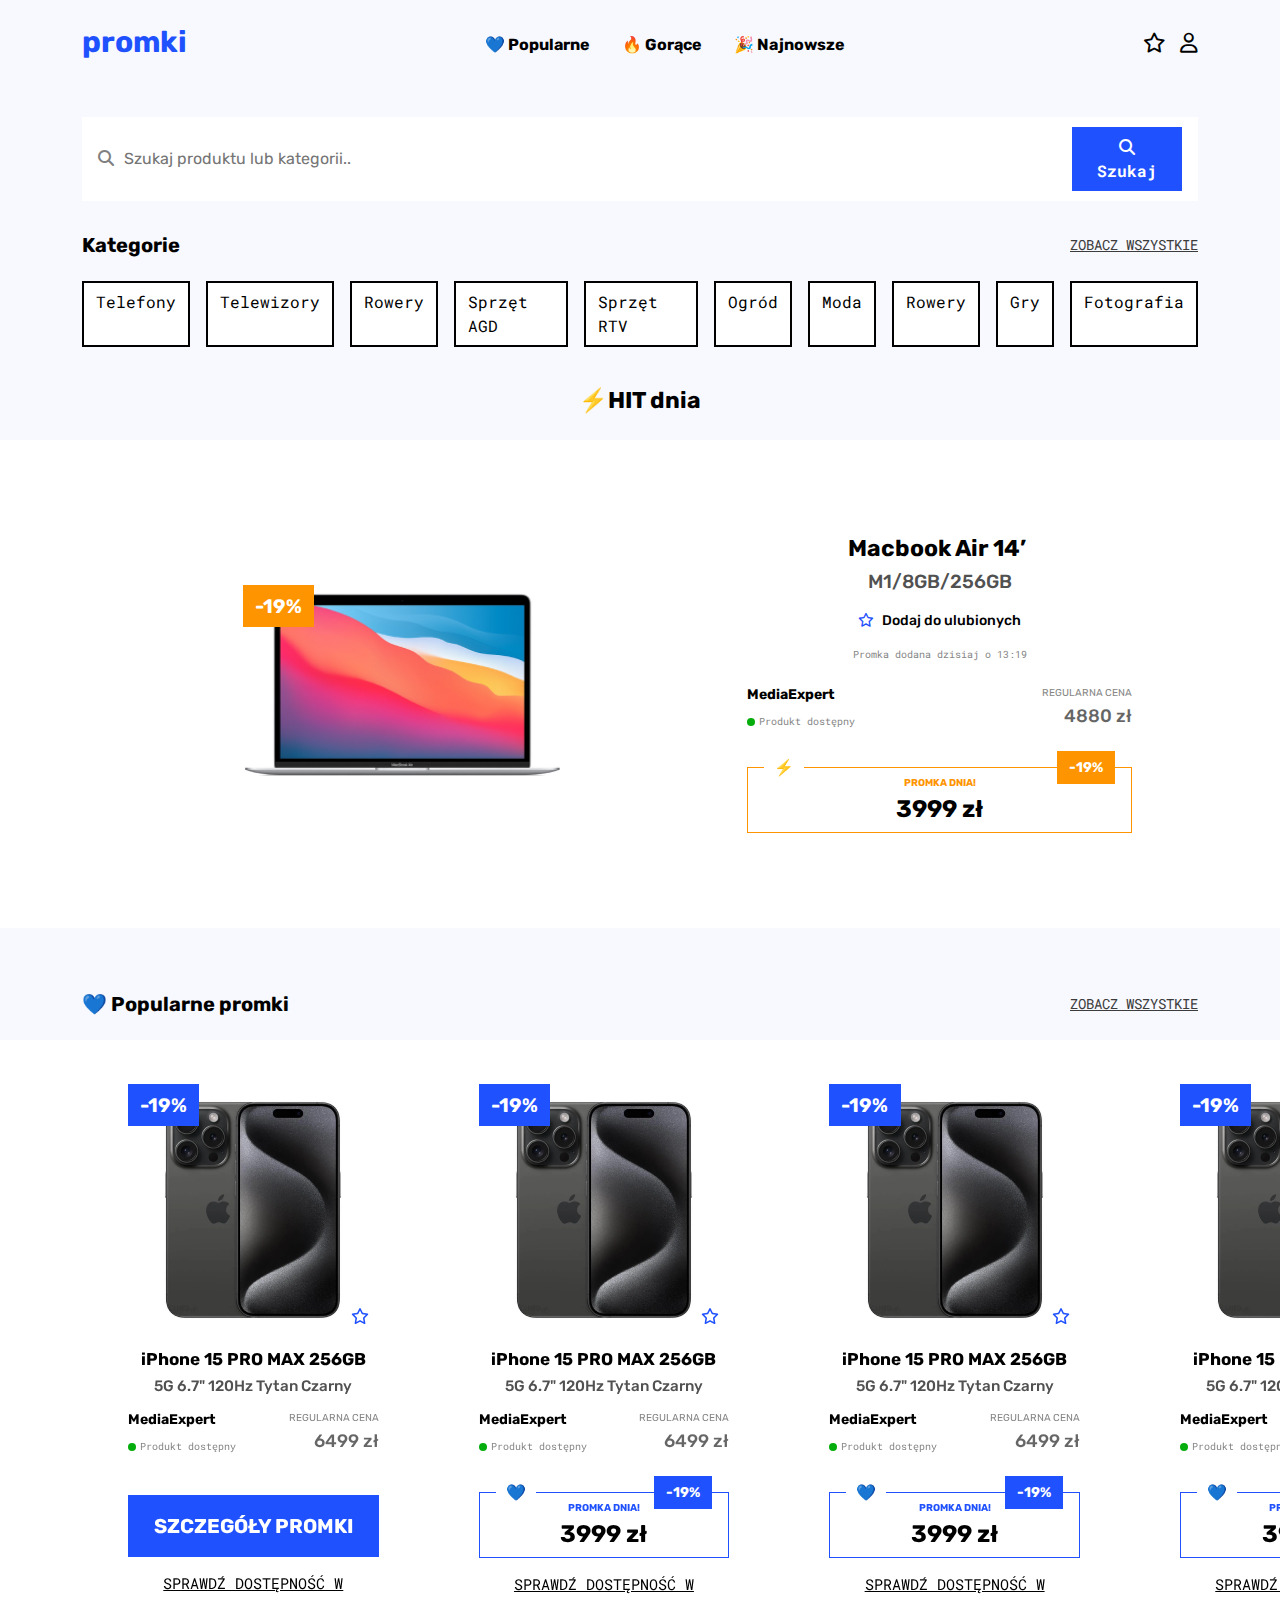
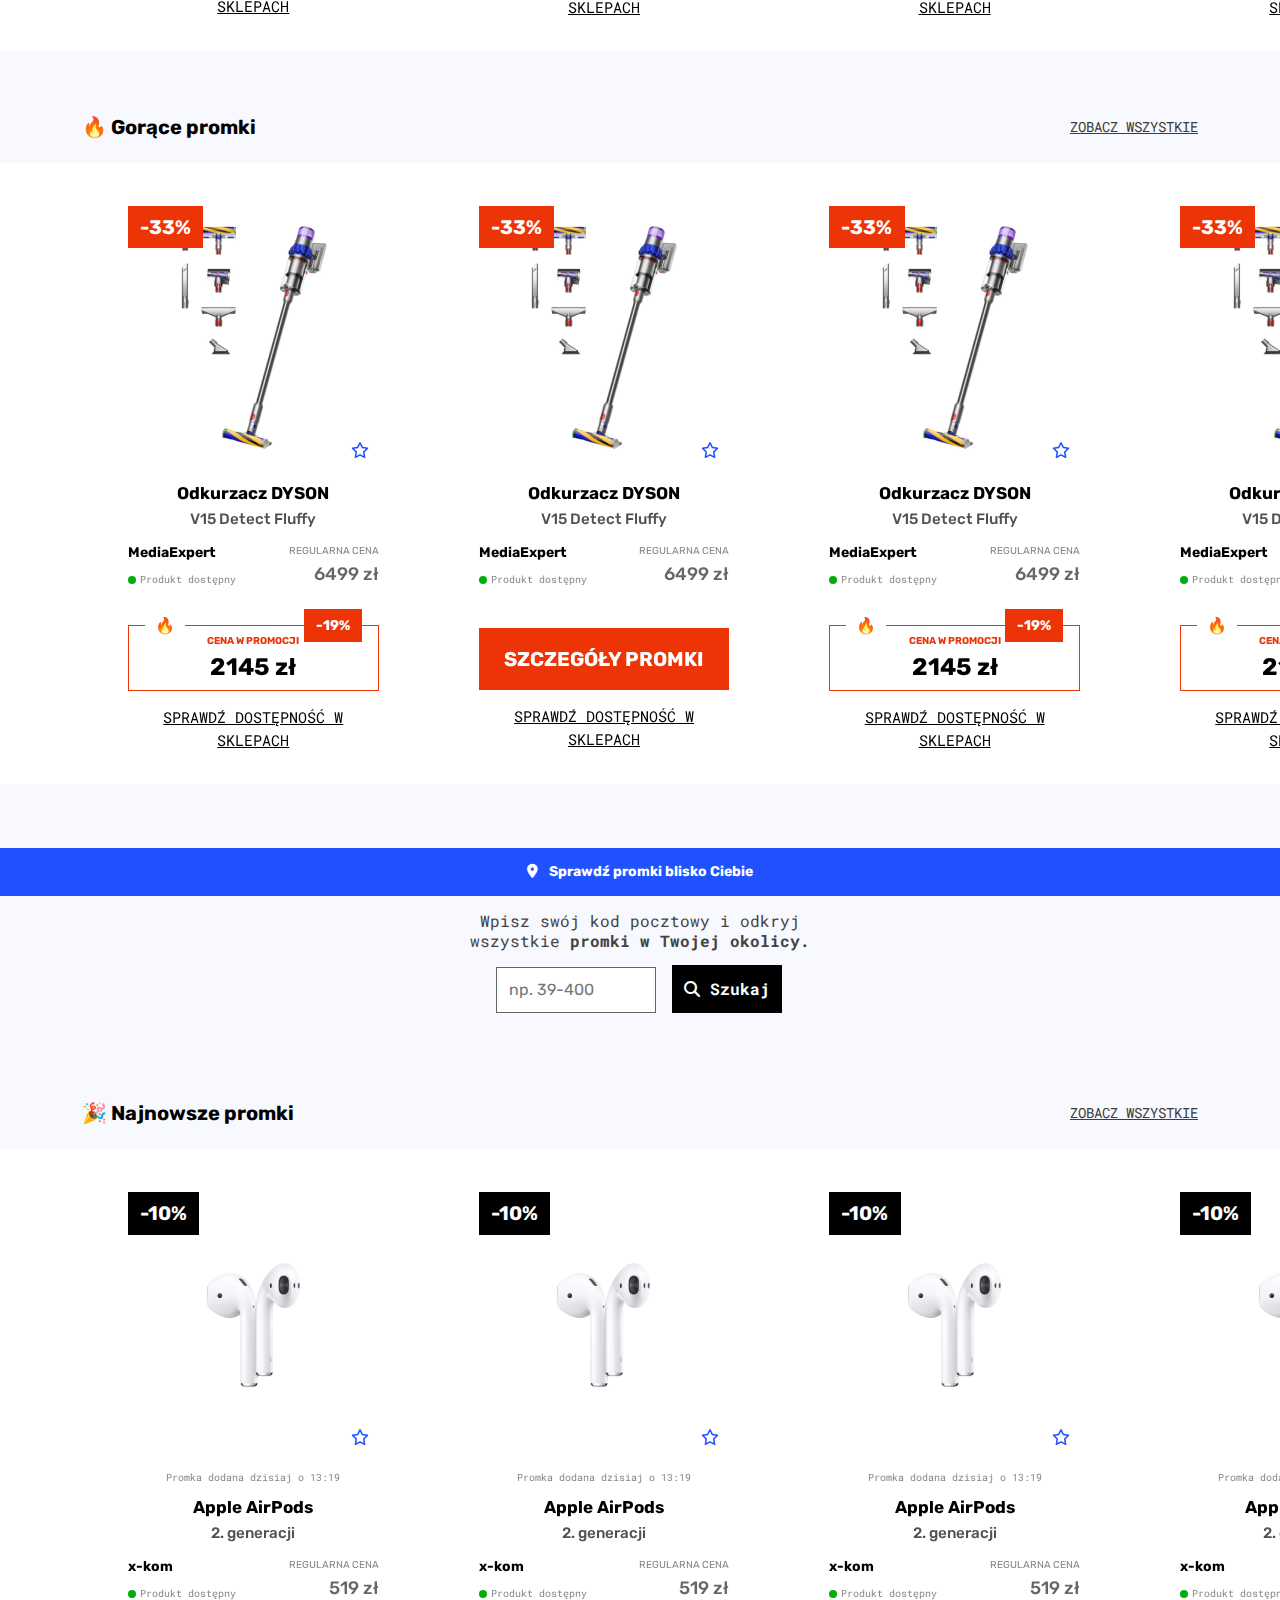
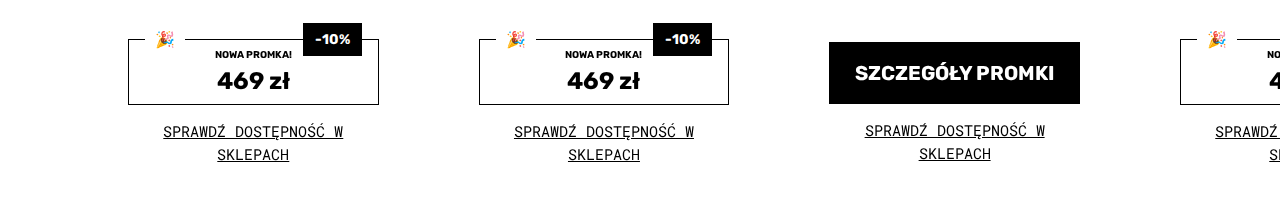
==== index.html @ 24c5b7a3 "Some more sections are done" ====
<!DOCTYPE html>
<html lang="en">
  <head>
    <meta charset="UTF-8" />
    <meta name="viewport" content="width=device-width, initial-scale=1.0" />
    <title>Promki - Home</title>

    <!-- Font Awesome CDN -->
    <link
      rel="stylesheet"
      href="https://cdnjs.cloudflare.com/ajax/libs/font-awesome/6.4.2/css/all.min.css"
    />

    <!-- Owl Carousel CSS -->
    <link rel="stylesheet" href="assets/css/owl.carousel.min.css" />
    <link rel="stylesheet" href="assets/css/owl.theme.default.min.css" />

    <!-- Bootstrap CSS -->
    <link rel="stylesheet" href="assets/css/bootstrap.min.css" />

    <!-- Custom CSS -->
    <link rel="stylesheet" href="assets/css/style.css" />

    <!-- Responsive CSS -->
    <link rel="stylesheet" href="assets/css/responsive.css" />
  </head>
  <body>
    <!-- Header Part HTML Start -->

    <header>
      <!-- Navigation Section HTML Start -->

      <section id="Navigation">
        <nav class="navbar navbar-expand-xl">
          <div class="container">
            <div class="logo">
              <a href="index.html">promki</a>
            </div>
            <div>
              <a class="star d-xl-none" href="#"
                ><i class="fa-regular fa-star"></i
              ></a>
              <button
                class="navbar-toggler collapsed"
                type="button"
                data-bs-toggle="collapse"
                data-bs-target="#navbarNav"
                aria-controls="navbarNav"
                aria-expanded="false"
                aria-label="Toggle navigation"
              >
                <img src="assets/images/bars.svg" alt="" />
              </button>
            </div>
            <div class="collapse navbar-collapse" id="navbarNav">
              <ul class="navbar-nav pl-md-5 mx-auto pt-xl-1">
                <li class="nav-item">
                  <a class="nav-link" href="#">💙 Popularne</a>
                </li>
                <li class="nav-item">
                  <a class="nav-link" href="#"> 🔥 Gorące</a>
                </li>
                <li class="nav-item">
                  <a class="nav-link" href="#"> 🎉 Najnowsze</a>
                </li>
              </ul>
              <div class="navbar-nav ml-auto d-none d-xl-block">
                <div class="nav-buttons">
                  <a class="star" href="#"
                    ><i class="fa-regular fa-star"></i
                  ></a>
                  <a class="user" href="#"
                    ><i class="fa-regular fa-user"></i
                  ></a>
                </div>
              </div>
            </div>
          </div>
        </nav>
      </section>

      <!-- Navigation Section HTML End -->

      <!-- Search Section HTML Start -->

      <section id="Search">
        <div class="search-wrapper">
          <div class="container">
            <div class="search-container">
              <div
                class="search-bar d-flex justify-content-between align-items-center"
              >
                <div class="search-box d-flex align-items-center">
                  <div class="search-icon">
                    <i class="fa-solid fa-magnifying-glass"></i>
                  </div>
                  <div class="search-field">
                    <input
                      type="text"
                      placeholder="Szukaj produktu lub kategorii.."
                      required
                    />
                  </div>
                </div>
                <div class="search-button">
                  <button type="submit">
                    <i class="fa-solid fa-magnifying-glass"></i> Szukaj
                  </button>
                </div>
              </div>
            </div>
          </div>
        </div>
      </section>

      <!-- Search Section HTML End -->

      <!-- Category Section HTML Start -->

      <section id="Category">
        <div class="category-wrapper">
          <div class="container">
            <div class="category-container">
              <div
                class="category-top d-flex justify-content-between align-items-center"
              >
                <h5 class="heading-l">Kategorie</h5>
                <div class="see-all-btn">
                  <a href="#">Zobacz wszystkie</a>
                </div>
              </div>
              <div class="category-buttons">
                <a href="#">Telefony</a>
                <a href="#">Telewizory</a>
                <a href="#">Rowery</a>
                <a href="#">Sprzęt AGD</a>
                <a href="#">Sprzęt RTV</a>
                <a href="#">Ogród</a>
                <a href="#">Moda</a>
                <a href="#">Rowery</a>
                <a href="#">Gry</a>
                <a href="#">Fotografia</a>
              </div>
            </div>
            <div class="hit-dnia text-center">
              <span class="heading-xl">⚡️HIT dnia</span>
            </div>
          </div>
        </div>
      </section>

      <!-- Category Section HTML End -->

      <!-- Hero Section HTML Start -->

      <section id="Hero">
        <div class="hero-wrapper">
          <div class="container">
            <div class="row align-items-center">
              <div class="col-lg-7">
                <div class="hero-img position-relative">
                  <div class="hero-product-dsc">
                    <span>-19%</span>
                  </div>
                  <img
                    src="assets/images/mackbook-air-img.png"
                    alt="mackbook-air-img"
                  />
                </div>
              </div>
              <div class="col-lg-5">
                <div class="hero-content">
                  <div class="hero-content-card">
                    <h4>Macbook Air 14’ </h4>
                    <h5>M1/8GB/256GB</h5>
                    <div class="fav-btn">
                      <a href="#"
                        ><i class="fa-regular fa-star"></i> Dodaj do
                        ulubionych</a
                      >
                    </div>
                    <span>Promka dodana dzisiaj o 13:19</span>
                    <div class="d-flex justify-content-between pt-4">
                      <div class="available-product">
                        <h6>MediaExpert</h6>
                        <span>Produkt dostępny</span>
                      </div>
                      <div class="regular-price">
                        <span>REGULARNA CENA</span>
                        <h5>4880 zł</h5>
                      </div>
                    </div>
                    <div class="buy-btn orange position-relative">
                      <div class="buy-btn-icon">
                        <span>⚡️</span>
                      </div>
                      <a href="#">PROMKA DNIA! <span>3999 zł</span></a>
                      <div class="btn-discount-tag">
                        <span class="orange">-19%</span>
                      </div>
                    </div>
                  </div>
                </div>
              </div>
            </div>
          </div>
        </div>
      </section>

      <!-- Hero Section HTML End -->
    </header>

    <!-- Header Part HTML End -->

    <!-- Main Part HTML Start -->

    <main>
      <!-- Popular Section HTML Start -->

      <section id="Popular">
        <div class="popular-wrapper">
          <div class="container">
            <div class="section-top d-flex justify-content-between pb-4">
              <h5 class="heading-l">💙 Popularne promki</h5>
              <div class="see-all-btn">
                <a href="#">Zobacz wszystkie</a>
              </div>
            </div>
          </div>
          <div class="product-slider-container">
            <div class="owl-carousel owl-theme">
              <div class="product-slide item">
                <div class="product-slide-img position-relative">
                  <div class="product-discount-tag">
                    <span>-19%</span>
                  </div>
                  <img
                    src="assets/images/iphone-15-pro-max-img.png"
                    alt="iphone-15-pro-max-img"
                  />
                  <div class="product-fav">
                    <a href="#"><i class="fa-regular fa-star"></i></a>
                  </div>
                </div>
                <div class="product-slide-content">
                  <h5>iPhone 15 PRO MAX 256GB</h5>
                  <h6>5G 6.7" 120Hz Tytan Czarny</h6>
                  <div class="d-flex justify-content-between pt-3">
                    <div class="available-product">
                      <h6>MediaExpert</h6>
                      <span>Produkt dostępny</span>
                    </div>
                    <div class="regular-price">
                      <span>REGULARNA CENA</span>
                      <h5>6499 zł</h5>
                    </div>
                  </div>
                  <div class="product-fill-btn mt-2">
                    <a href="#">SZCZEGÓŁY PROMKI</a>
                  </div>
                  <div class="availability-btn">
                    <a href="#">SPRAWDŹ DOSTĘPNOŚĆ W SKLEPACH</a>
                  </div>
                </div>
              </div>
              <div class="product-slide item">
                <div class="product-slide-img position-relative">
                  <div class="product-discount-tag">
                    <span>-19%</span>
                  </div>
                  <img
                    src="assets/images/iphone-15-pro-max-img.png"
                    alt="iphone-15-pro-max-img"
                  />
                  <div class="product-fav">
                    <a href="#"><i class="fa-regular fa-star"></i></a>
                  </div>
                </div>
                <div class="product-slide-content">
                  <h5>iPhone 15 PRO MAX 256GB</h5>
                  <h6>5G 6.7" 120Hz Tytan Czarny</h6>
                  <div class="d-flex justify-content-between pt-3">
                    <div class="available-product">
                      <h6>MediaExpert</h6>
                      <span>Produkt dostępny</span>
                    </div>
                    <div class="regular-price">
                      <span>REGULARNA CENA</span>
                      <h5>6499 zł</h5>
                    </div>
                  </div>
                  <div class="buy-btn blue position-relative">
                    <div class="buy-btn-icon">
                      <span>💙</span>
                    </div>
                    <a href="#">PROMKA DNIA! <span>3999 zł</span></a>
                    <div class="btn-discount-tag">
                      <span class="blue">-19%</span>
                    </div>
                  </div>
                  <div class="availability-btn">
                    <a href="#">SPRAWDŹ DOSTĘPNOŚĆ W SKLEPACH</a>
                  </div>
                </div>
              </div>
              <div class="product-slide item">
                <div class="product-slide-img position-relative">
                  <div class="product-discount-tag">
                    <span>-19%</span>
                  </div>
                  <img
                    src="assets/images/iphone-15-pro-max-img.png"
                    alt="iphone-15-pro-max-img"
                  />
                  <div class="product-fav">
                    <a href="#"><i class="fa-regular fa-star"></i></a>
                  </div>
                </div>
                <div class="product-slide-content">
                  <h5>iPhone 15 PRO MAX 256GB</h5>
                  <h6>5G 6.7" 120Hz Tytan Czarny</h6>
                  <div class="d-flex justify-content-between pt-3">
                    <div class="available-product">
                      <h6>MediaExpert</h6>
                      <span>Produkt dostępny</span>
                    </div>
                    <div class="regular-price">
                      <span>REGULARNA CENA</span>
                      <h5>6499 zł</h5>
                    </div>
                  </div>
                  <div class="buy-btn blue position-relative">
                    <div class="buy-btn-icon">
                      <span>💙</span>
                    </div>
                    <a href="#">PROMKA DNIA! <span>3999 zł</span></a>
                    <div class="btn-discount-tag">
                      <span class="blue">-19%</span>
                    </div>
                  </div>
                  <div class="availability-btn">
                    <a href="#">SPRAWDŹ DOSTĘPNOŚĆ W SKLEPACH</a>
                  </div>
                </div>
              </div>
              <div class="product-slide item">
                <div class="product-slide-img position-relative">
                  <div class="product-discount-tag">
                    <span>-19%</span>
                  </div>
                  <img
                    src="assets/images/iphone-15-pro-max-img.png"
                    alt="iphone-15-pro-max-img"
                  />
                  <div class="product-fav">
                    <a href="#"><i class="fa-regular fa-star"></i></a>
                  </div>
                </div>
                <div class="product-slide-content">
                  <h5>iPhone 15 PRO MAX 256GB</h5>
                  <h6>5G 6.7" 120Hz Tytan Czarny</h6>
                  <div class="d-flex justify-content-between pt-3">
                    <div class="available-product">
                      <h6>MediaExpert</h6>
                      <span>Produkt dostępny</span>
                    </div>
                    <div class="regular-price">
                      <span>REGULARNA CENA</span>
                      <h5>6499 zł</h5>
                    </div>
                  </div>
                  <div class="buy-btn blue position-relative">
                    <div class="buy-btn-icon">
                      <span>💙</span>
                    </div>
                    <a href="#">PROMKA DNIA! <span>3999 zł</span></a>
                    <div class="btn-discount-tag">
                      <span class="blue">-19%</span>
                    </div>
                  </div>
                  <div class="availability-btn">
                    <a href="#">SPRAWDŹ DOSTĘPNOŚĆ W SKLEPACH</a>
                  </div>
                </div>
              </div>
              <div class="product-slide item">
                <div class="product-slide-img position-relative">
                  <div class="product-discount-tag">
                    <span>-19%</span>
                  </div>
                  <img
                    src="assets/images/iphone-15-pro-max-img.png"
                    alt="iphone-15-pro-max-img"
                  />
                  <div class="product-fav">
                    <a href="#"><i class="fa-regular fa-star"></i></a>
                  </div>
                </div>
                <div class="product-slide-content">
                  <h5>iPhone 15 PRO MAX 256GB</h5>
                  <h6>5G 6.7" 120Hz Tytan Czarny</h6>
                  <div class="d-flex justify-content-between pt-3">
                    <div class="available-product">
                      <h6>MediaExpert</h6>
                      <span>Produkt dostępny</span>
                    </div>
                    <div class="regular-price">
                      <span>REGULARNA CENA</span>
                      <h5>6499 zł</h5>
                    </div>
                  </div>
                  <div class="buy-btn blue position-relative">
                    <div class="buy-btn-icon">
                      <span>💙</span>
                    </div>
                    <a href="#">PROMKA DNIA! <span>3999 zł</span></a>
                    <div class="btn-discount-tag">
                      <span class="blue">-19%</span>
                    </div>
                  </div>
                  <div class="availability-btn">
                    <a href="#">SPRAWDŹ DOSTĘPNOŚĆ W SKLEPACH</a>
                  </div>
                </div>
              </div>
            </div>
          </div>
        </div>
      </section>

      <!-- Popular Section HTML End -->

      <!-- Hot Products Section HTML Start -->

      <section id="Hot-products">
        <div class="hot-products-wrapper">
          <div class="container">
            <div class="section-top d-flex justify-content-between pb-4">
              <h5 class="heading-l">🔥 Gorące promki</h5>
              <div class="see-all-btn">
                <a href="#">Zobacz wszystkie</a>
              </div>
            </div>
          </div>
          <div class="product-slider-container">
            <div class="owl-carousel owl-theme">
              <div class="product-slide item">
                <div class="product-slide-img position-relative">
                  <div class="product-discount-tag red">
                    <span>-33%</span>
                  </div>
                  <img
                    src="assets/images/vacuum-cleaner-img.png"
                    alt="vacuum-cleaner-img"
                  />
                  <div class="product-fav">
                    <a href="#"><i class="fa-regular fa-star"></i></a>
                  </div>
                </div>
                <div class="product-slide-content">
                  <h5>Odkurzacz DYSON</h5>
                  <h6>V15 Detect Fluffy</h6>
                  <div class="d-flex justify-content-between pt-3">
                    <div class="available-product">
                      <h6>MediaExpert</h6>
                      <span>Produkt dostępny</span>
                    </div>
                    <div class="regular-price">
                      <span>REGULARNA CENA</span>
                      <h5>6499 zł</h5>
                    </div>
                  </div>
                  <div class="buy-btn red position-relative">
                    <div class="buy-btn-icon">
                      <span>🔥️</span>
                    </div>
                    <a href="#">CENA W PROMOCJI <span>2145 zł</span></a>
                    <div class="btn-discount-tag">
                      <span class="red">-19%</span>
                    </div>
                  </div>
                  <div class="availability-btn">
                    <a href="#">SPRAWDŹ DOSTĘPNOŚĆ W SKLEPACH</a>
                  </div>
                </div>
              </div>
              <div class="product-slide item">
                <div class="product-slide-img position-relative">
                  <div class="product-discount-tag red">
                    <span>-33%</span>
                  </div>
                  <img
                    src="assets/images/vacuum-cleaner-img.png"
                    alt="vacuum-cleaner-img"
                  />
                  <div class="product-fav">
                    <a href="#"><i class="fa-regular fa-star"></i></a>
                  </div>
                </div>
                <div class="product-slide-content">
                  <h5>Odkurzacz DYSON</h5>
                  <h6>V15 Detect Fluffy</h6>
                  <div class="d-flex justify-content-between pt-3">
                    <div class="available-product">
                      <h6>MediaExpert</h6>
                      <span>Produkt dostępny</span>
                    </div>
                    <div class="regular-price">
                      <span>REGULARNA CENA</span>
                      <h5>6499 zł</h5>
                    </div>
                  </div>
                  <div class="product-fill-btn red mt-2">
                    <a href="#">SZCZEGÓŁY PROMKI</a>
                  </div>
                  <div class="availability-btn">
                    <a href="#">SPRAWDŹ DOSTĘPNOŚĆ W SKLEPACH</a>
                  </div>
                </div>
              </div>
              <div class="product-slide item">
                <div class="product-slide-img position-relative">
                  <div class="product-discount-tag red">
                    <span>-33%</span>
                  </div>
                  <img
                    src="assets/images/vacuum-cleaner-img.png"
                    alt="vacuum-cleaner-img"
                  />
                  <div class="product-fav">
                    <a href="#"><i class="fa-regular fa-star"></i></a>
                  </div>
                </div>
                <div class="product-slide-content">
                  <h5>Odkurzacz DYSON</h5>
                  <h6>V15 Detect Fluffy</h6>
                  <div class="d-flex justify-content-between pt-3">
                    <div class="available-product">
                      <h6>MediaExpert</h6>
                      <span>Produkt dostępny</span>
                    </div>
                    <div class="regular-price">
                      <span>REGULARNA CENA</span>
                      <h5>6499 zł</h5>
                    </div>
                  </div>
                  <div class="buy-btn red position-relative">
                    <div class="buy-btn-icon">
                      <span>🔥️</span>
                    </div>
                    <a href="#">CENA W PROMOCJI <span>2145 zł</span></a>
                    <div class="btn-discount-tag">
                      <span class="red">-19%</span>
                    </div>
                  </div>
                  <div class="availability-btn">
                    <a href="#">SPRAWDŹ DOSTĘPNOŚĆ W SKLEPACH</a>
                  </div>
                </div>
              </div>
              <div class="product-slide item">
                <div class="product-slide-img position-relative">
                  <div class="product-discount-tag red">
                    <span>-33%</span>
                  </div>
                  <img
                    src="assets/images/vacuum-cleaner-img.png"
                    alt="vacuum-cleaner-img"
                  />
                  <div class="product-fav">
                    <a href="#"><i class="fa-regular fa-star"></i></a>
                  </div>
                </div>
                <div class="product-slide-content">
                  <h5>Odkurzacz DYSON</h5>
                  <h6>V15 Detect Fluffy</h6>
                  <div class="d-flex justify-content-between pt-3">
                    <div class="available-product">
                      <h6>MediaExpert</h6>
                      <span>Produkt dostępny</span>
                    </div>
                    <div class="regular-price">
                      <span>REGULARNA CENA</span>
                      <h5>6499 zł</h5>
                    </div>
                  </div>
                  <div class="buy-btn red position-relative">
                    <div class="buy-btn-icon">
                      <span>🔥️</span>
                    </div>
                    <a href="#">CENA W PROMOCJI <span>2145 zł</span></a>
                    <div class="btn-discount-tag">
                      <span class="red">-19%</span>
                    </div>
                  </div>
                  <div class="availability-btn">
                    <a href="#">SPRAWDŹ DOSTĘPNOŚĆ W SKLEPACH</a>
                  </div>
                </div>
              </div>
              <div class="product-slide item">
                <div class="product-slide-img position-relative">
                  <div class="product-discount-tag red">
                    <span>-33%</span>
                  </div>
                  <img
                    src="assets/images/vacuum-cleaner-img.png"
                    alt="vacuum-cleaner-img"
                  />
                  <div class="product-fav">
                    <a href="#"><i class="fa-regular fa-star"></i></a>
                  </div>
                </div>
                <div class="product-slide-content">
                  <h5>Odkurzacz DYSON</h5>
                  <h6>V15 Detect Fluffy</h6>
                  <div class="d-flex justify-content-between pt-3">
                    <div class="available-product">
                      <h6>MediaExpert</h6>
                      <span>Produkt dostępny</span>
                    </div>
                    <div class="regular-price">
                      <span>REGULARNA CENA</span>
                      <h5>6499 zł</h5>
                    </div>
                  </div>
                  <div class="buy-btn red position-relative">
                    <div class="buy-btn-icon">
                      <span>🔥️</span>
                    </div>
                    <a href="#">CENA W PROMOCJI <span>2145 zł</span></a>
                    <div class="btn-discount-tag">
                      <span class="red">-19%</span>
                    </div>
                  </div>
                  <div class="availability-btn">
                    <a href="#">SPRAWDŹ DOSTĘPNOŚĆ W SKLEPACH</a>
                  </div>
                </div>
              </div>
            </div>
          </div>
        </div>
      </section>

      <!-- Hot Products Section HTML End -->

      <!-- Promotions Section HTML Start -->

      <section id="Promotions">
        <div class="promotions-wrapper">
          <div class="promotion-title">
            <h6>
              <i class="fa-solid fa-location-dot"></i> Sprawdź promki blisko
              Ciebie
            </h6>
          </div>
          <div class="container">
            <div class="promotions-container">
              <h6>
                Wpisz swój kod pocztowy i odkryj wszystkie
                <span>promki w Twojej okolicy.</span>
              </h6>
              <div class="promotions-search">
                <input type="text" placeholder="np. 39-400" />
                <button type="submit">
                  <i class="fa-solid fa-magnifying-glass"></i> Szukaj
                </button>
              </div>
            </div>
          </div>
        </div>
      </section>

      <!-- Promotions Section HTML End -->

      <!-- Latest Promotions Section HTML Start -->

      <section id="Latest-promotions">
        <div class="latest-promotions-wrapper">
          <div class="container">
            <div class="section-top d-flex justify-content-between pb-4">
              <h5 class="heading-l">🎉 Najnowsze promki</h5>
              <div class="see-all-btn">
                <a href="#">Zobacz wszystkie</a>
              </div>
            </div>
          </div>
          <div class="product-slider-container">
            <div class="owl-carousel owl-theme">
              <div class="product-slide item">
                <div class="product-slide-img position-relative">
                  <div class="product-discount-tag black">
                    <span>-10%</span>
                  </div>
                  <img src="assets/images/airpods-img.png" alt="airpods-img" />
                  <div class="product-fav">
                    <a href="#"><i class="fa-regular fa-star"></i></a>
                  </div>
                </div>
                <div class="product-slide-content">
                  <span>Promka dodana dzisiaj o 13:19</span>
                  <h5>Apple AirPods</h5>
                  <h6>2. generacji</h6>
                  <div class="d-flex justify-content-between pt-3">
                    <div class="available-product">
                      <h6>x-kom</h6>
                      <span>Produkt dostępny</span>
                    </div>
                    <div class="regular-price">
                      <span>REGULARNA CENA</span>
                      <h5>519 zł</h5>
                    </div>
                  </div>
                  <div class="buy-btn black position-relative">
                    <div class="buy-btn-icon">
                      <span>🎉</span>
                    </div>
                    <a href="#">NOWA PROMKA! <span>469 zł</span></a>
                    <div class="btn-discount-tag">
                      <span class="black">-10%</span>
                    </div>
                  </div>
                  <div class="availability-btn">
                    <a href="#">SPRAWDŹ DOSTĘPNOŚĆ W SKLEPACH</a>
                  </div>
                </div>
              </div>
              <div class="product-slide item">
                <div class="product-slide-img position-relative">
                  <div class="product-discount-tag black">
                    <span>-10%</span>
                  </div>
                  <img src="assets/images/airpods-img.png" alt="airpods-img" />
                  <div class="product-fav">
                    <a href="#"><i class="fa-regular fa-star"></i></a>
                  </div>
                </div>
                <div class="product-slide-content">
                  <span>Promka dodana dzisiaj o 13:19</span>
                  <h5>Apple AirPods</h5>
                  <h6>2. generacji</h6>
                  <div class="d-flex justify-content-between pt-3">
                    <div class="available-product">
                      <h6>x-kom</h6>
                      <span>Produkt dostępny</span>
                    </div>
                    <div class="regular-price">
                      <span>REGULARNA CENA</span>
                      <h5>519 zł</h5>
                    </div>
                  </div>
                  <div class="buy-btn black position-relative">
                    <div class="buy-btn-icon">
                      <span>🎉</span>
                    </div>
                    <a href="#">NOWA PROMKA! <span>469 zł</span></a>
                    <div class="btn-discount-tag">
                      <span class="black">-10%</span>
                    </div>
                  </div>
                  <div class="availability-btn">
                    <a href="#">SPRAWDŹ DOSTĘPNOŚĆ W SKLEPACH</a>
                  </div>
                </div>
              </div>
              <div class="product-slide item">
                <div class="product-slide-img position-relative">
                  <div class="product-discount-tag black">
                    <span>-10%</span>
                  </div>
                  <img src="assets/images/airpods-img.png" alt="airpods-img" />
                  <div class="product-fav">
                    <a href="#"><i class="fa-regular fa-star"></i></a>
                  </div>
                </div>
                <div class="product-slide-content">
                  <span>Promka dodana dzisiaj o 13:19</span>
                  <h5>Apple AirPods</h5>
                  <h6>2. generacji</h6>
                  <div class="d-flex justify-content-between pt-3">
                    <div class="available-product">
                      <h6>x-kom</h6>
                      <span>Produkt dostępny</span>
                    </div>
                    <div class="regular-price">
                      <span>REGULARNA CENA</span>
                      <h5>519 zł</h5>
                    </div>
                  </div>
                  <div class="product-fill-btn black mt-2">
                    <a href="#">SZCZEGÓŁY PROMKI</a>
                  </div>
                  <div class="availability-btn">
                    <a href="#">SPRAWDŹ DOSTĘPNOŚĆ W SKLEPACH</a>
                  </div>
                </div>
              </div>
              <div class="product-slide item">
                <div class="product-slide-img position-relative">
                  <div class="product-discount-tag black">
                    <span>-10%</span>
                  </div>
                  <img src="assets/images/airpods-img.png" alt="airpods-img" />
                  <div class="product-fav">
                    <a href="#"><i class="fa-regular fa-star"></i></a>
                  </div>
                </div>
                <div class="product-slide-content">
                  <span>Promka dodana dzisiaj o 13:19</span>
                  <h5>Apple AirPods</h5>
                  <h6>2. generacji</h6>
                  <div class="d-flex justify-content-between pt-3">
                    <div class="available-product">
                      <h6>x-kom</h6>
                      <span>Produkt dostępny</span>
                    </div>
                    <div class="regular-price">
                      <span>REGULARNA CENA</span>
                      <h5>519 zł</h5>
                    </div>
                  </div>
                  <div class="buy-btn black position-relative">
                    <div class="buy-btn-icon">
                      <span>🎉</span>
                    </div>
                    <a href="#">NOWA PROMKA! <span>469 zł</span></a>
                    <div class="btn-discount-tag">
                      <span class="black">-10%</span>
                    </div>
                  </div>
                  <div class="availability-btn">
                    <a href="#">SPRAWDŹ DOSTĘPNOŚĆ W SKLEPACH</a>
                  </div>
                </div>
              </div>
              <div class="product-slide item">
                <div class="product-slide-img position-relative">
                  <div class="product-discount-tag black">
                    <span>-10%</span>
                  </div>
                  <img src="assets/images/airpods-img.png" alt="airpods-img" />
                  <div class="product-fav">
                    <a href="#"><i class="fa-regular fa-star"></i></a>
                  </div>
                </div>
                <div class="product-slide-content">
                  <span>Promka dodana dzisiaj o 13:19</span>
                  <h5>Apple AirPods</h5>
                  <h6>2. generacji</h6>
                  <div class="d-flex justify-content-between pt-3">
                    <div class="available-product">
                      <h6>x-kom</h6>
                      <span>Produkt dostępny</span>
                    </div>
                    <div class="regular-price">
                      <span>REGULARNA CENA</span>
                      <h5>519 zł</h5>
                    </div>
                  </div>
                  <div class="buy-btn black position-relative">
                    <div class="buy-btn-icon">
                      <span>🎉</span>
                    </div>
                    <a href="#">NOWA PROMKA! <span>469 zł</span></a>
                    <div class="btn-discount-tag">
                      <span class="black">-10%</span>
                    </div>
                  </div>
                  <div class="availability-btn">
                    <a href="#">SPRAWDŹ DOSTĘPNOŚĆ W SKLEPACH</a>
                  </div>
                </div>
              </div>
            </div>
          </div>
        </div>
      </section>

      <!-- Latest Promotions Section HTML End -->
    </main>

    <!-- Main Part HTML End -->

    <!-- JQuery -->
    <script src="https://cdnjs.cloudflare.com/ajax/libs/jquery/3.7.0/jquery.min.js"></script>

    <!-- Owl Carousel JavaScript -->
    <script src="assets/js/owl.carousel.min.js"></script>

    <!-- Bootstrap JavaScript -->
    <script src="assets/js/bootstrap.bundle.min.js"></script>

    <!-- Custom JavaScript -->
    <script src="assets/js/script.js"></script>
  </body>
</html>
---- assets/css/style.css ----
/* Base Style CSS Start */

/* Fonts */
@import url("https://fonts.googleapis.com/css2?family=Roboto+Mono:ital,wght@0,100..700;1,100..700&family=Rubik:ital,wght@0,300..900;1,300..900&display=swap");

* {
  margin: 0;
  padding: 0;
  box-sizing: border-box;
}

body {
  font-family: "Roboto Mono", monospace;
  font-family: "Rubik", sans-serif;
  scroll-behavior: smooth;
  background: var(--light-blue);
}

/* Colors */

:root {
  --primary: #1f51ff;
  --orange: #ff9401;
  --red: #ec3406;
  --green: #04ad0b;
  --grey: #515151;
  --grey-light: #bfbfbf;
  --black: #000000;
  --white: #ffffff;
  --light-blue: #f7f9fe;
}

ol,
ul {
  margin: 0;
  padding: 0;
}

li {
  list-style: none;
}

a {
  text-decoration: none;
  cursor: pointer;
}

img {
  max-width: 100%;
}

.heading-xl {
  font-family: "Rubik", sans-serif;
  font-size: 23px;
  font-weight: 700;
  line-height: 27px;
  color: var(--black);
  margin-bottom: 0;
}

.heading-l {
  font-family: "Rubik", sans-serif;
  font-size: 20px;
  font-weight: 700;
  line-height: 24px;
  color: var(--black);
  margin-bottom: 0;
}

/* Base Style CSS End */

/* Header Part CSS Start */

/* Navigation Section CSS Start */

nav.navbar {
  padding: 20px 0;
  z-index: 999;
}

.logo a {
  font-size: 30px;
  font-weight: 700;
  color: var(--primary);
}

.nav-link {
  font-family: "Rubik", sans-serif;
  font-weight: 700;
  font-size: 16px;
  color: var(--black);
  padding: 0 16px !important;
}

.star,
.user {
  font-size: 20px;
  color: var(--black);
}

.user {
  padding-left: 10px;
}

.navbar-toggler {
  border: 0 !important;
  margin-top: -15px;
}

.navbar-toggler:focus,
.navbar-toggler:active,
.navbar-toggler-icon:focus {
  outline: none !important;
  box-shadow: none !important;
  border: 0 !important;
}

@media (max-width: 1200px) {
  .logo a {
    font-size: 24px;
  }

  .nav-link {
    padding: 5px 0 !important;
  }

  .navbar-nav {
    padding-top: 10px;
  }
}

/* Navigation Section CSS End */

/* Search Section CSS Start */

.search-container {
  padding-top: 32px;
}

.search-bar {
  background: var(--white);
  padding: 10px 16px;
}

.search-icon i {
  color: #808080;
  padding-right: 10px;
}

.search-box {
  width: 90%;
}

.search-field,
.search-field input {
  width: 100%;
  border: none;
}

.search-field input:focus {
  outline: 0;
}

.search-field input ::placeholder {
  font-family: "Roboto Mono", monospace;
  font-size: 16px;
  color: var(--grey);
}

.search-button button {
  font-family: "Roboto Mono", sans-serif;
  font-size: 16px;
  font-weight: 700;
  color: var(--white);
  background: var(--primary);
  padding: 8px 12px;
  border: none;
}

/* Search Section CSS End */

/* Category Section CSS Start */

.category-wrapper {
  padding: 32px 0 25px;
}

.see-all-btn a {
  font-family: "Roboto Mono", monospace;
  font-size: 14px;
  text-decoration-line: underline;
  text-transform: uppercase;
  color: #3c3c3c;
}

.category-buttons {
  display: flex;
  gap: 16px;
  padding-top: 24px;
}

.category-buttons a {
  font-family: "Roboto Mono", monospace;
  font-size: 16px;
  color: var(--black);
  background: var(--white);
  padding: 7px 12px;
  border: 2px solid var(--black);
}

.hit-dnia {
  padding-top: 40px;
}

/* Category Section CSS End */

/* Hero Section HTML Start */

.hero-wrapper {
  padding: 95px 0;
  background: var(--white);
}

.hero-img,
.hero-img img {
  max-width: 320px;
  width: 320px;
  margin: auto;
}

.hero-product-dsc {
  position: absolute;
  top: 0;
  left: 0;
}

.hero-product-dsc span {
  font-family: "Rubik", sans-serif;
  font-size: 19.5183px;
  font-weight: 700;
  color: var(--white);
  padding: 9.75916px 12.199px;
  background: var(--orange);
}

.hero-content-card {
  max-width: 385px;
  width: 100%;
  text-align: center;
}

.hero-content-card h4 {
  font-family: "Rubik", sans-serif;
  font-weight: 700;
  font-size: 23px;
  color: var(--black);
}

.hero-content-card h5 {
  font-family: "Rubik", sans-serif;
  font-weight: 500;
  font-size: 19px;
  color: var(--grey);
  margin-bottom: 0;
}

.fav-btn {
  padding-top: 15px;
}

.fav-btn a {
  font-family: "Rubik", sans-serif;
  font-weight: 500;
  font-size: 14px;
  color: var(--black);
}

.fav-btn a i {
  color: var(--primary);
  padding-right: 5px;
}

.hero-content-card > span {
  display: block;
  font-family: "Roboto Mono", monospace;
  font-weight: 400;
  font-size: 10px;
  color: #868686;
  padding-top: 15px;
}

.available-product {
  text-align: left;
}

.available-product h6 {
  font-family: "Rubik", sans-serif;
  font-size: 14px;
  font-weight: 700;
  line-height: normal;
  color: var(--black);
  margin-bottom: 5px;
}

.available-product span {
  position: relative;
  font-family: "Roboto Mono", monospace;
  font-size: 10px;
  font-weight: 400;
  color: #868686;
  padding-left: 12px;
}

.available-product span::before {
  position: absolute;
  content: "";
  top: 50%;
  left: 0;
  transform: translateY(-50%);
  width: 8px;
  height: 8px;
  background: var(--green);
  border-radius: 100%;
}

.regular-price {
  text-align: right;
}

.regular-price span {
  display: block;
  font-family: "Rubik", sans-serif;
  font-size: 10px;
  color: #868686;
  margin-bottom: 5px;
}

.regular-price h5 {
  font-family: "Rubik", sans-serif;
  font-size: 18px;
  font-weight: 500;
  color: var(--black);
  margin-bottom: 0;
  opacity: 0.6;
}

.buy-btn {
  margin-top: 35px;
}

.buy-btn.orange {
  border: 1px solid var(--orange);
}

.buy-btn.blue {
  border: 1px solid var(--primary);
}

.buy-btn.red {
  border: 1px solid var(--red);
}

.buy-btn.black {
  border: 1px solid var(--black);
}

.buy-btn a {
  display: block;
  width: 100%;
  font-family: "Rubik", sans-serif;
  font-size: 10px;
  font-weight: 700;
  text-align: center;
  padding: 8px 0 5px;
}

.buy-btn.orange a {
  color: var(--orange);
}

.buy-btn.blue a {
  color: var(--primary);
}

.buy-btn.red a {
  color: var(--red);
}

.buy-btn.black a {
  color: var(--black);
}

.buy-btn a span {
  display: block;
  font-family: "Rubik", sans-serif;
  font-size: 24px;
  font-weight: 700;
  color: var(--black);
}

.buy-btn-icon {
  position: absolute;
  top: -12px;
  left: 16px;
}

.buy-btn-icon span {
  background: var(--white);
  padding: 5px 10px;
}

.btn-discount-tag {
  position: absolute;
  top: -13px;
  right: 16px;
}

.btn-discount-tag span {
  font-family: "Rubik", sans-serif;
  font-size: 14px;
  font-weight: 700;
  color: var(--white);
  padding: 8px 12px;
}

.btn-discount-tag span.orange {
  background: var(--orange, #ff9401);
}

.btn-discount-tag span.blue {
  background: var(--primary);
}

.btn-discount-tag span.red {
  background: var(--red);
}

.btn-discount-tag span.black {
  background: var(--black);
}

/* Hero Section HTML End */

/* Header Part CSS End */

/* Main Part CSS Start */

/* Popular Section CSS Start */

.popular-wrapper {
  padding-top: 64px;
}

.product-slider-container {
  padding: 40px 0 32px;
  background: var(--white);
  padding-left: 10%;
}

.owl-carousel .owl-stage-outer {
  padding-top: 20px;
}

.owl-carousel .owl-item img {
  display: block;
  width: initial;
}

.owl-stage {
  padding-left: 0px !important;
}

.product-slide-img {
  max-width: 260px;
  margin: auto;
}

.product-slide-img img {
  margin: auto;
}

.product-discount-tag {
  position: absolute;
  top: -10px;
  left: 0px;
}

.product-discount-tag span {
  font-family: "Rubik", sans-serif;
  font-size: 19.5183px;
  font-weight: 700;
  color: var(--white);
  padding: 9.75916px 12.199px;
  background: var(--primary);
}

.product-discount-tag.red span {
  background: var(--red);
}

.product-discount-tag.black span {
  background: var(--black);
}

.product-fav {
  position: absolute;
  right: 10px;
  bottom: -10px;
}

.product-fav i {
  color: var(--primary);
}

.product-slide-content {
  padding-top: 30px;
}

.product-slide-content > span {
  display: block;
  font-family: "Roboto Mono", monospace;
  font-size: 10px;
  text-align: center;
  color: #868686;
  padding-bottom: 12px;
}

.product-slide-content > h5 {
  color: var(--black);
  font-family: "Rubik", sans-serif;
  font-size: 17.053px;
  font-weight: 700;
  text-align: center;
  margin-bottom: 7px;
}

.product-slide-content > h6 {
  font-family: "Rubik", sans-serif;
  font-size: 15.158px;
  font-weight: 500;
  color: var(--grey);
  text-align: center;
  margin-bottom: 0;
}

.product-fill-btn {
  padding-top: 30px;
}

.product-fill-btn a {
  display: block;
  width: 100%;
  font-family: "Rubik", sans-serif;
  font-size: 20px;
  font-weight: 700;
  text-align: center;
  color: var(--white, #fff);
  background: var(--primary, #1f51ff);
  padding: 16px;
}

.product-fill-btn.red a {
  background: var(--red);
}

.product-fill-btn.black a {
  background: var(--black);
}

.availability-btn a {
  display: block;
  font-family: "Roboto Mono", monospace;
  font-size: 15.158px;
  text-align: center;
  text-decoration-line: underline;
  text-transform: uppercase;
  color: var(--black);
  padding-top: 15px;
}

/* Popular Section CSS End */

/* Hot Products Section CSS Start */

.hot-products-wrapper {
  padding-top: 64px;
}

/* Hot Products Section CSS End */

/* Promotions Section CSS Start */

.promotions-wrapper {
  padding: 64px 0 24px;
}

.promotion-title {
  background: var(--primary);
  padding: 16px;
}

.promotion-title h6 {
  font-family: "Rubik", sans-serif;
  font-size: 14px;
  font-weight: 700;
  text-align: center;
  color: var(--white);
  margin-bottom: 0;
}

.promotion-title h6 i {
  padding-right: 8px;
}

.promotions-container h6 {
  max-width: 356px;
  margin: auto;
  font-family: "Roboto Mono", sans-serif;
  font-size: 16px;
  font-weight: 400;
  text-align: center;
  color: #424242;
  padding: 15px 0;
  margin-bottom: 0;
}

.promotions-container h6 span {
  font-weight: 700;
}

.promotions-search {
  max-width: 288px;
  margin: auto;
}

.promotions-search input {
  max-width: 160px;
  border: 1px solid #646464;
  padding: 10px 12px;
}

.promotions-search input:focus {
  outline: 0;
}

.promotions-search::placeholder {
  color: var(--grey-light, #bfbfbf);
  font-family: "Roboto Mono", sans-serif;
  font-size: 16px;
  font-weight: 700;
}

.promotions-search button {
  font-family: "Roboto Mono", sans-serif;
  font-size: 16px;
  font-weight: 700;
  color: var(--white);
  background: var(--black);
  padding: 12px 12px;
  margin-left: 12px;
  border: none;
}

/* Promotions Section CSS end */

/* Latest Promotions Section CSS Start */

.latest-promotions-wrapper {
  padding-top: 64px;
}

/* Latest Promotions Section CSS End */

/* Main Part CSS End */
---- assets/css/responsive.css ----
/* Min Width 1201px and Max Width 1399400*/

@media (min-width: 1201px) and (max-width: 1400px) {
}

/* Min Width 993px and Max Width 1199200*/

@media (min-width: 993px) and (max-width: 1200px) {
}

/* Min Width 769px and Max Width 992px */

@media (min-width: 769px) and (max-width: 992px) {
}

/* Min Width 300px and Max Width 768px */

@media (min-width: 300px) and (max-width: 768px) {
}
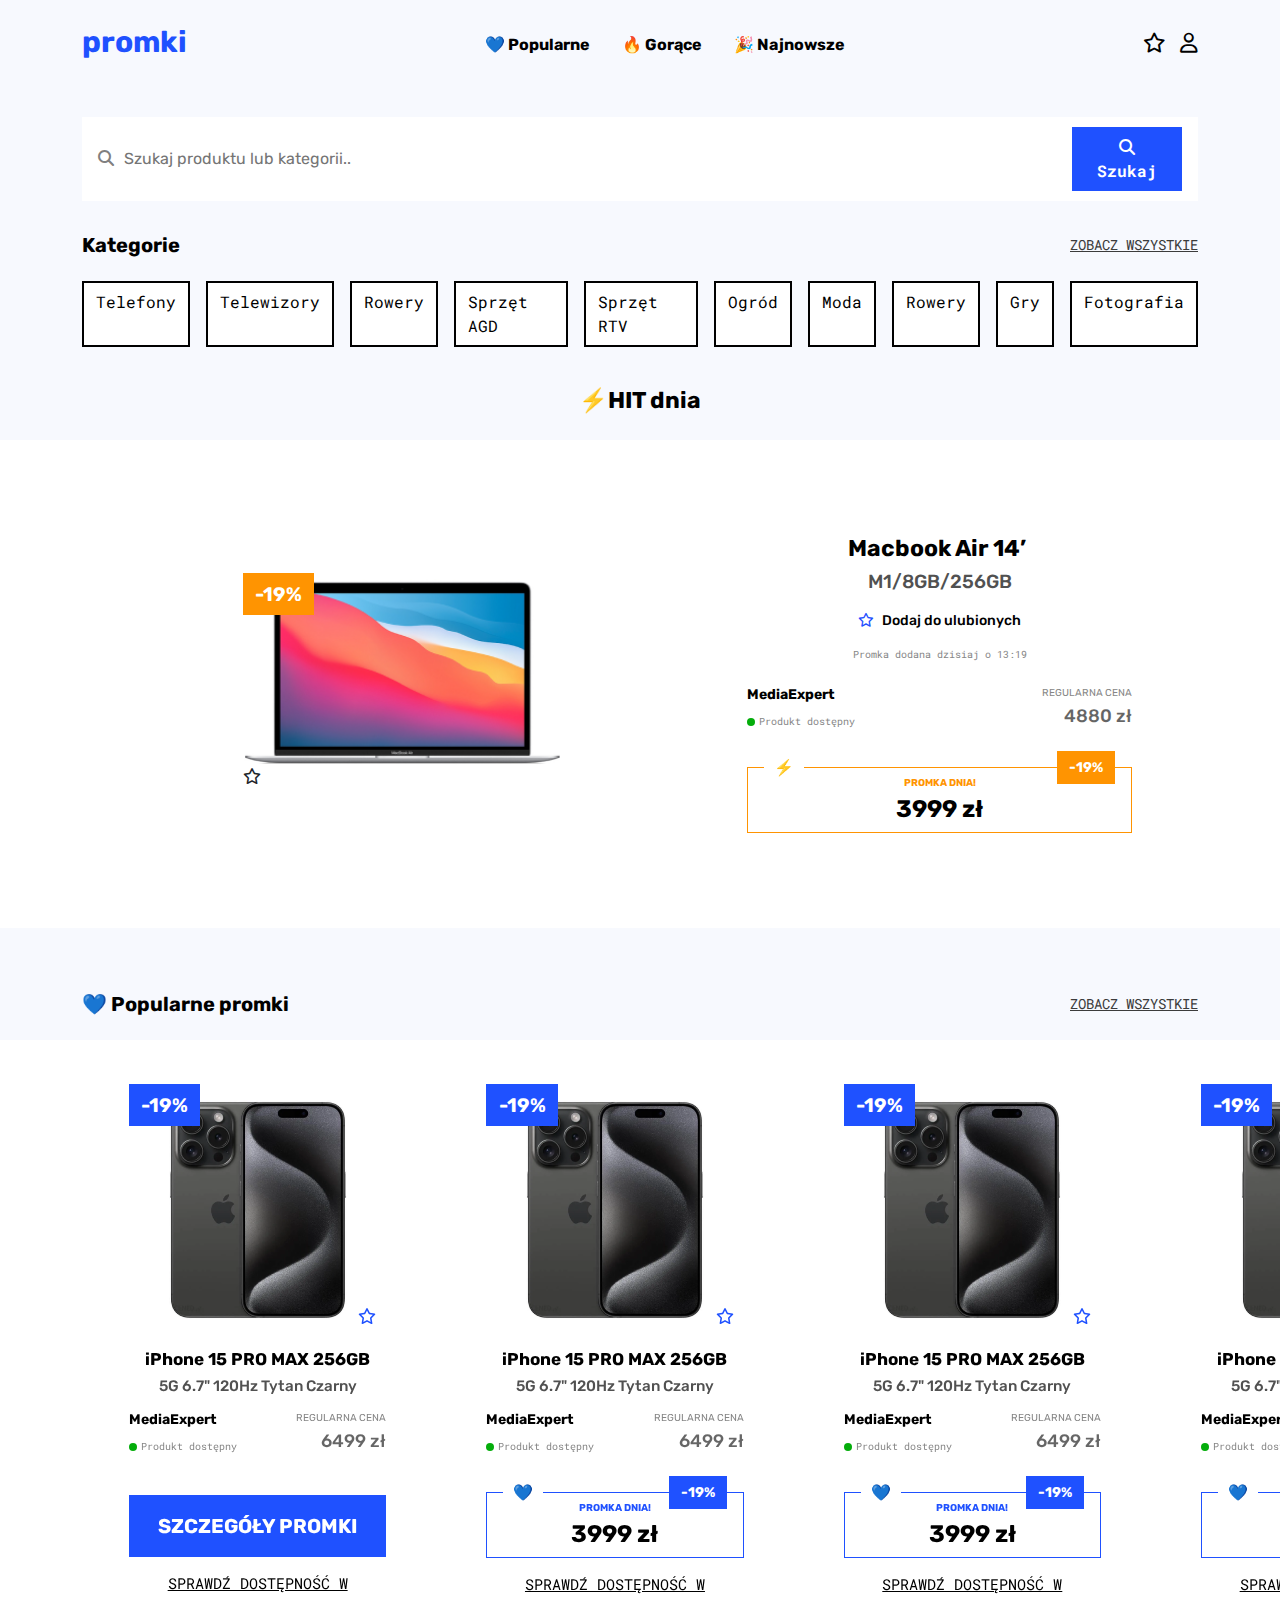
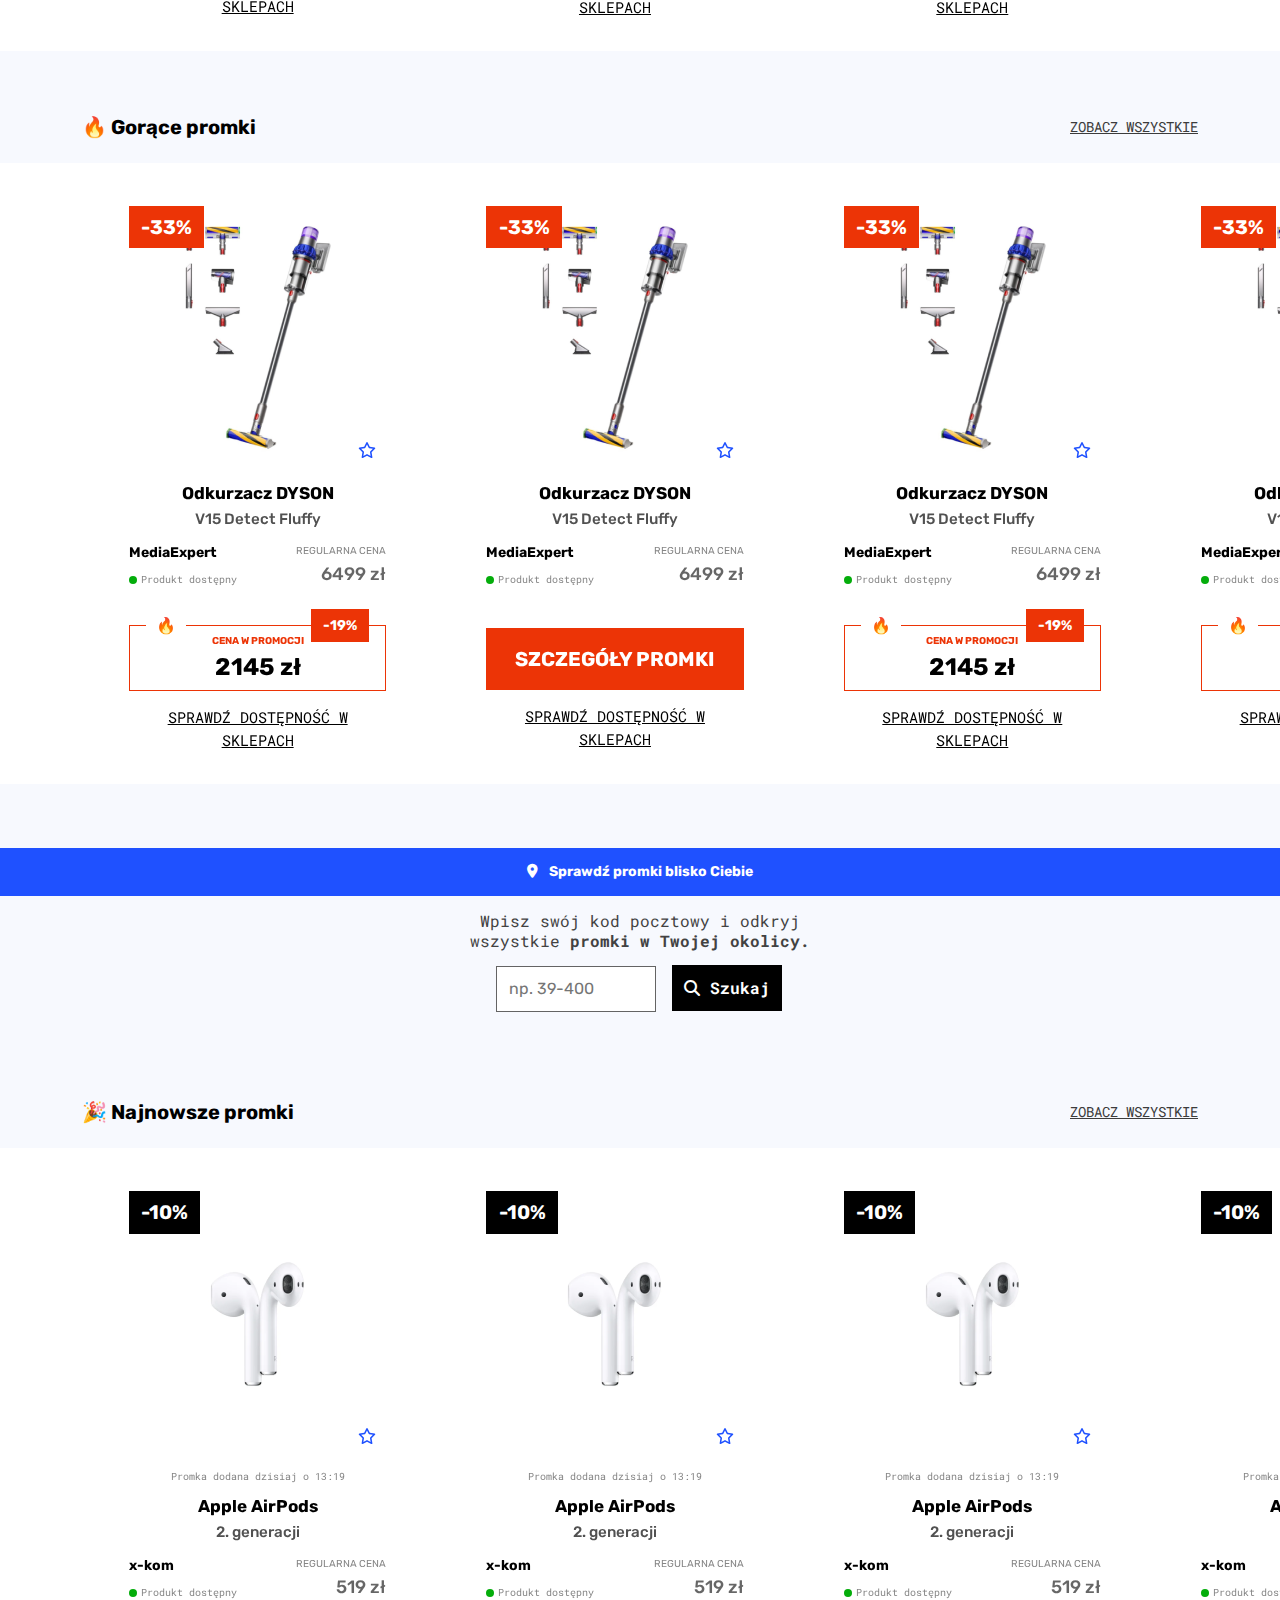
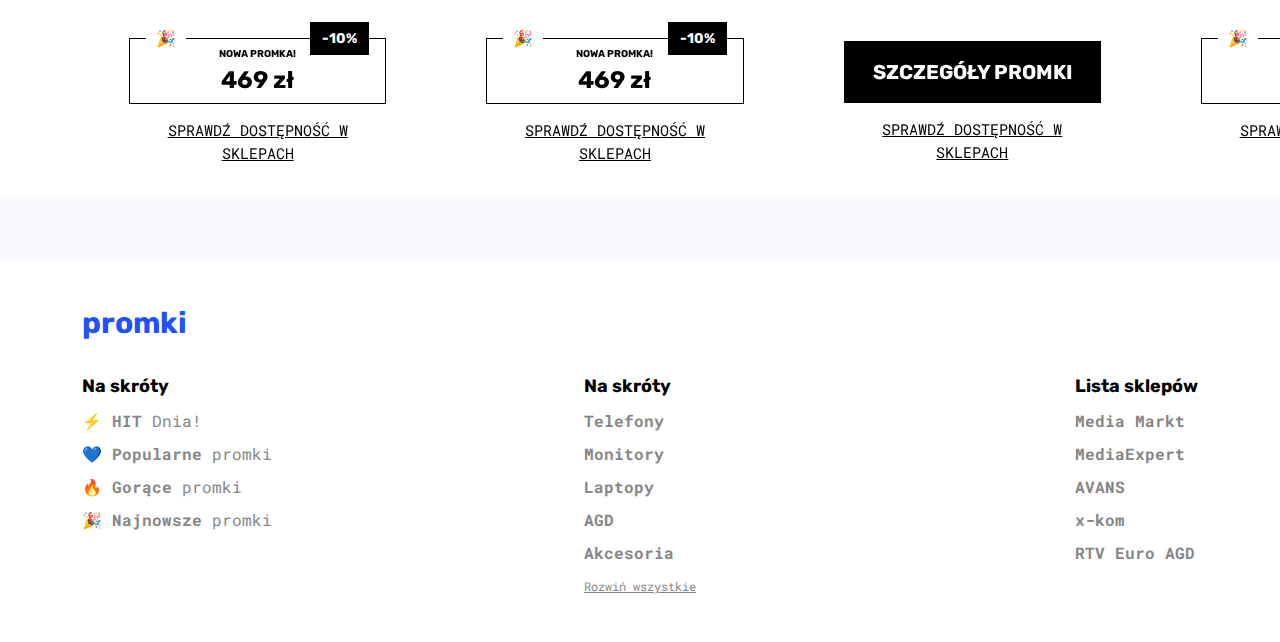
==== commit 0c493e44: "Homepage done" ====
--- a/index.html
+++ b/index.html
@@ -88,6 +88,9 @@
           <div class="container">
             <div class="search-container">
               <div
+                type="button"
+                data-bs-toggle="modal"
+                data-bs-target="#exampleModal"
                 class="search-bar d-flex justify-content-between align-items-center"
               >
                 <div class="search-box d-flex align-items-center">
@@ -114,6 +117,125 @@
       </section>
 
       <!-- Search Section HTML End -->
+
+      <!-- Search Modal HTML Start -->
+
+      <div class="search-modal">
+        <div
+          class="modal fade"
+          id="exampleModal"
+          tabindex="-1"
+          aria-labelledby="exampleModalLabel"
+          aria-hidden="true"
+        >
+          <div class="modal-dialog">
+            <div class="modal-content">
+              <div class="modal-body">
+                <div class="search-container pt-0">
+                  <div
+                    class="search-bar d-flex justify-content-between align-items-center"
+                  >
+                    <div class="search-box d-flex align-items-center">
+                      <div class="search-icon">
+                        <i class="fa-solid fa-magnifying-glass"></i>
+                      </div>
+                      <div class="search-field">
+                        <input
+                          type="text"
+                          placeholder="Szukaj produktu lub kategorii.."
+                          required
+                        />
+                      </div>
+                    </div>
+                    <div class="search-button">
+                      <button type="submit">
+                        <i class="fa-solid fa-magnifying-glass"></i> Szukaj
+                      </button>
+                    </div>
+                  </div>
+                </div>
+                <div class="search-modal-content">
+                  <div class="search-modal-suggestions">
+                    <h6>Sugestie</h6>
+                    <ul>
+                      <li>
+                        <i class="fa-solid fa-magnifying-glass"></i>iPhone 14
+                      </li>
+                      <li>
+                        <i class="fa-solid fa-magnifying-glass"></i>iPhone 15
+                        PRO MAX
+                      </li>
+                      <li>
+                        <i class="fa-solid fa-magnifying-glass"></i>iPhone 13
+                        mini
+                      </li>
+                    </ul>
+                  </div>
+                  <div class="search-modal-hot">
+                    <h6>🔥 Gorące</h6>
+                    <div class="search-modal-hot-card-container">
+                      <div
+                        class="search-modal-hot-card d-flex align-items-center"
+                      >
+                        <div class="smhc-img">
+                          <img
+                            src="assets/images/iphone-small-img.png"
+                            alt="iphone-small-img"
+                          />
+                        </div>
+                        <div class="smhc-content d-md-flex">
+                          <div>
+                            <h6>iPhone 15 PRO MAX 256GB</h6>
+                            <span>5G 6.7" 120Hz Tytan Czarny</span>
+                          </div>
+                          <div class="smhc-right d-flex align-items-center">
+                            <div class="smhc-tag">
+                              <span>-19%</span>
+                            </div>
+                            <h6>6199 zł</h6>
+                            <img
+                              src="assets/images/arrow-top-icon.svg"
+                              alt="arrow-top-icon"
+                            />
+                          </div>
+                        </div>
+                      </div>
+                      <div
+                        class="search-modal-hot-card d-flex align-items-center"
+                      >
+                        <div class="smhc-img">
+                          <img
+                            src="assets/images/iphone-small-img.png"
+                            alt="iphone-small-img"
+                          />
+                        </div>
+                        <div class="smhc-content d-md-flex">
+                          <div>
+                            <h6>iPhone 15 PRO MAX 256GB</h6>
+                            <span>5G 6.7" 120Hz Tytan Czarny</span>
+                          </div>
+                          <div class="d-flex smhc-right align-items-center">
+                            <div class="smhc-tag">
+                              <span>-19%</span>
+                            </div>
+                            <h6>6199 zł</h6>
+                            <img
+                              src="assets/images/arrow-top-icon.svg"
+                              alt="arrow-top-icon"
+                            />
+                          </div>
+                        </div>
+                      </div>
+                    </div>
+                  </div>
+                </div>
+              </div>
+            </div>
+          </div>
+        </div>
+      </div>
+
+      <!-- Search Modal HTML End -->
 
       <!-- Category Section HTML Start -->
 
@@ -142,7 +264,7 @@
                 <a href="#">Fotografia</a>
               </div>
             </div>
-            <div class="hit-dnia text-center">
+            <div class="hit-dnia text-md-center">
               <span class="heading-xl">⚡️HIT dnia</span>
             </div>
           </div>
@@ -163,9 +285,18 @@
                     <span>-19%</span>
                   </div>
                   <img
+                    class="d-none d-md-block"
                     src="assets/images/mackbook-air-img.png"
                     alt="mackbook-air-img"
                   />
+                  <img
+                    class="d-md-none"
+                    src="assets/images/mackbook-air-hero-img-mobile.png"
+                    alt="mackbook-air-img"
+                  />
+                  <div class="hero-product-fav">
+                    <i class="fa-regular fa-star"></i>
+                  </div>
                 </div>
               </div>
               <div class="col-lg-5">
@@ -173,13 +304,15 @@
                   <div class="hero-content-card">
                     <h4>Macbook Air 14’ </h4>
                     <h5>M1/8GB/256GB</h5>
-                    <div class="fav-btn">
+                    <div class="fav-btn d-none d-md-block">
                       <a href="#"
                         ><i class="fa-regular fa-star"></i> Dodaj do
                         ulubionych</a
                       >
                     </div>
-                    <span>Promka dodana dzisiaj o 13:19</span>
+                    <span class="d-none d-md-block"
+                      >Promka dodana dzisiaj o 13:19</span
+                    >
                     <div class="d-flex justify-content-between pt-4">
                       <div class="available-product">
                         <h6>MediaExpert</h6>
@@ -882,6 +1015,73 @@
 
     <!-- Main Part HTML End -->
 
+    <!-- Footer Part HTML Start -->
+
+    <footer id="Footer">
+      <div class="footer-wrapper">
+        <div class="container">
+          <div class="logo">
+            <a href="index.html">promki</a>
+          </div>
+          <div class="row footer-container">
+            <div class="col-md-6 col-lg-4">
+              <div class="footer-menu">
+                <h6>Na skróty</h6>
+                <ul class="footer-nav">
+                  <li>
+                    <a href="#">⚡️ HIT <span> Dnia!</span></a>
+                  </li>
+                  <li>
+                    <a href="#">💙 Popularne <span> promki</span></a>
+                  </li>
+                  <li>
+                    <a href="#">🔥 Gorące <span> promki</span></a>
+                  </li>
+                  <li>
+                    <a href="#">🎉 Najnowsze <span> promki</span></a>
+                  </li>
+                </ul>
+              </div>
+            </div>
+            <div class="col-md-6 col-lg-4 d-lg-flex justify-content-center">
+              <div class="footer-menu">
+                <div class="d-flex justify-content-between align-items-start">
+                  <h6>Na skróty</h6>
+                  <li class="d-md-none">
+                    <a class="expand-all-btn" href="#">Rozwiń wszystkie</a>
+                  </li>
+                </div>
+                <ul class="footer-nav">
+                  <li><a href="#">Telefony</a></li>
+                  <li><a href="#">Monitory</a></li>
+                  <li><a href="#">Laptopy</a></li>
+                  <li><a href="#">AGD</a></li>
+                  <li><a href="#">Akcesoria</a></li>
+                  <li class="d-none d-md-block">
+                    <a class="expand-all-btn" href="#">Rozwiń wszystkie</a>
+                  </li>
+                </ul>
+              </div>
+            </div>
+            <div class="col-md-6 col-lg-4 d-lg-flex justify-content-end">
+              <div class="footer-menu">
+                <h6>Lista sklepów</h6>
+                <ul class="footer-nav">
+                  <li><a href="#">Media Markt</a></li>
+                  <li><a href="#">MediaExpert</a></li>
+                  <li><a href="#">AVANS</a></li>
+                  <li><a href="#">x-kom</a></li>
+                  <li><a href="#">RTV Euro AGD</a></li>
+                </ul>
+              </div>
+            </div>
+          </div>
+        </div>
+      </div>
+    </footer>
+
+    <!-- Footer Part HTML End -->
+
     <!-- JQuery -->
     <script src="https://cdnjs.cloudflare.com/ajax/libs/jquery/3.7.0/jquery.min.js"></script>
 
--- a/assets/css/style.css
+++ b/assets/css/style.css
@@ -179,6 +179,104 @@
 
 /* Search Section CSS End */
 
+/* Search Modal CSS Start */
+
+.modal-open {
+  padding-right: 0 !important;
+}
+
+.search-modal .modal-dialog {
+  max-width: 85%;
+  width: 100%;
+  margin-top: 116px;
+}
+
+.search-modal .modal-content {
+  border-radius: 0 !important;
+}
+
+.search-modal .modal-body {
+  padding: 0;
+}
+
+.search-modal-content {
+  padding: 20px 25px;
+}
+
+.search-modal-suggestions h6,
+.search-modal-hot > h6 {
+  font-family: "Rubik", sans-serif;
+  font-size: 16px;
+  font-weight: 700;
+  color: var(--black);
+  margin-bottom: 5px;
+}
+
+.search-modal-suggestions ul li {
+  font-family: "Roboto Mono", monospace;
+  font-size: 16px;
+  font-weight: 700;
+  color: var(--black, #000);
+  padding-top: 13px;
+}
+
+.search-modal-suggestions ul li i {
+  color: #808080;
+  padding-right: 5px;
+}
+
+.search-modal-hot {
+  padding-top: 20px;
+}
+
+.search-modal-hot > h6 {
+  margin-bottom: 16px;
+}
+
+.search-modal-hot-card {
+  margin-bottom: 24px;
+}
+
+.smhc-img {
+  margin-right: 24px;
+}
+
+.smhc-content h6 {
+  font-family: "Rubik", sans-serif;
+  font-weight: 700;
+  font-size: 17.0526px;
+  line-height: 20px;
+  color: var(--black);
+  margin-bottom: 2px;
+}
+
+.smhc-content span {
+  font-family: "Rubik", sans-serif;
+  font-size: 15.158px;
+  font-weight: 500;
+  color: var(--grey);
+}
+
+.smhc-tag span {
+  font-family: "Rubik", sans-serif;
+  font-size: 10px;
+  color: var(--white);
+  background: var(--red, #ec3406);
+  padding: 8.059px 10.074px;
+  margin: 0 16px;
+}
+
+.smhc-right h6 {
+  font-family: "Rubik", sans-serif;
+  font-size: 16px;
+  font-weight: 700;
+  color: var(--black);
+  margin-bottom: 0;
+  margin-right: 16px;
+}
+
+/* Search Modal CSS End */
+
 /* Category Section CSS Start */
 
 .category-wrapper {
@@ -656,7 +754,7 @@
   font-weight: 700;
   color: var(--white);
   background: var(--black);
-  padding: 12px 12px;
+  padding: 11px 12px;
   margin-left: 12px;
   border: none;
 }
@@ -672,3 +770,47 @@
 /* Latest Promotions Section CSS End */
 
 /* Main Part CSS End */
+
+/* Footer Part CSS Start */
+
+.footer-wrapper {
+  background: var(--white);
+  padding: 40px 0;
+  margin-top: 64px;
+}
+
+.footer-container {
+  padding-top: 30px;
+}
+
+.footer-menu h6 {
+  color: var(--black);
+  font-family: "Rubik", sans-serif;
+  font-size: 18px;
+  font-weight: 700;
+}
+
+.footer-nav li {
+  padding: 4px 0;
+}
+
+.footer-nav li a {
+  font-family: "Roboto Mono", monospace;
+  font-size: 16px;
+  font-weight: 700;
+  color: #868686;
+}
+
+.footer-menu li a.expand-all-btn {
+  font-family: "Roboto Mono", monospace;
+  font-size: 12px;
+  font-weight: 400;
+  text-decoration-line: underline;
+  color: #868686;
+}
+
+.footer-nav li a span {
+  font-weight: 400;
+}
+
+/* Footer Part CSS End */
--- a/assets/css/responsive.css
+++ b/assets/css/responsive.css
@@ -6,14 +6,179 @@
 /* Min Width 993px and Max Width 1199200*/
 
 @media (min-width: 993px) and (max-width: 1200px) {
+  .search-box {
+    width: 88%;
+  }
+
+  .category-buttons {
+    flex-wrap: wrap;
+  }
 }
 
 /* Min Width 769px and Max Width 992px */
 
 @media (min-width: 769px) and (max-width: 992px) {
+  .search-box {
+    width: 80%;
+  }
+
+  .category-buttons {
+    flex-wrap: wrap;
+  }
+
+  .hero-content {
+    padding-top: 50px;
+  }
+
+  .hero-content-card {
+    margin: auto;
+  }
 }
 
 /* Min Width 300px and Max Width 768px */
 
 @media (min-width: 300px) and (max-width: 768px) {
+  .heading-l {
+    font-size: 18px;
+  }
+
+  .search-container,
+  .hit-dnia {
+    padding-top: 0;
+  }
+
+  .search-modal .modal-dialog {
+    max-width: 95%;
+    width: 100%;
+    margin-top: 80px;
+  }
+
+  .smhc-content h6,
+  .smhc-content span {
+    font-size: 14px;
+    margin-bottom: 0;
+  }
+
+  .smhc-right {
+    padding-top: 16px;
+  }
+
+  .smhc-tag span {
+    margin-left: 0;
+  }
+
+  .search-box {
+    width: 100%;
+  }
+
+  .search-button {
+    display: none;
+  }
+
+  .category-container {
+    display: none;
+  }
+
+  .hero-wrapper {
+    background: transparent;
+    padding: 0;
+  }
+
+  .hero-img {
+    background: var(--white);
+  }
+
+  .hero-img {
+    max-width: 100%;
+    width: 100%;
+    text-align: center;
+  }
+
+  .hero-content {
+    padding-top: 16px;
+  }
+
+  .hero-content-card {
+    margin: auto;
+  }
+
+  .hero-product-dsc {
+    position: absolute;
+    top: 20px;
+    left: 14px;
+  }
+
+  .hero-product-fav {
+    position: absolute;
+    bottom: 20px;
+    right: 20px;
+  }
+
+  .hero-product-fav i {
+    font-size: 25px;
+    color: var(--primary);
+  }
+
+  .hero-content-card .buy-btn {
+    margin-top: 16px;
+  }
+
+  .hero-content-card .buy-btn a {
+    color: var(--white);
+    background: var(--orange);
+  }
+
+  .buy-btn a span {
+    color: var(--white);
+  }
+
+  .popular-wrapper,
+  .hot-products-wrapper,
+  .promotions-wrapper,
+  .latest-promotions-wrapper {
+    padding-top: 40px;
+  }
+
+  .see-all-btn a {
+    font-size: 12px;
+  }
+
+  .product-discount-tag span {
+    font-size: 14px;
+  }
+
+  .buy-btn-icon,
+  .btn-discount-tag {
+    display: none;
+  }
+
+  .product-fill-btn a {
+    font-size: 16px;
+  }
+
+  .buy-btn a span {
+    font-size: 20px;
+  }
+
+  .product-slider-container {
+    padding: 30px 0;
+    padding-left: 5%;
+  }
+
+  .footer-wrapper {
+    padding-top: 25px;
+    margin-top: 40px;
+  }
+
+  .footer-wrapper .container {
+    padding: 0 24px;
+  }
+
+  .footer-container {
+    padding-top: 0;
+  }
+
+  .footer-menu {
+    padding-top: 20px;
+  }
 }
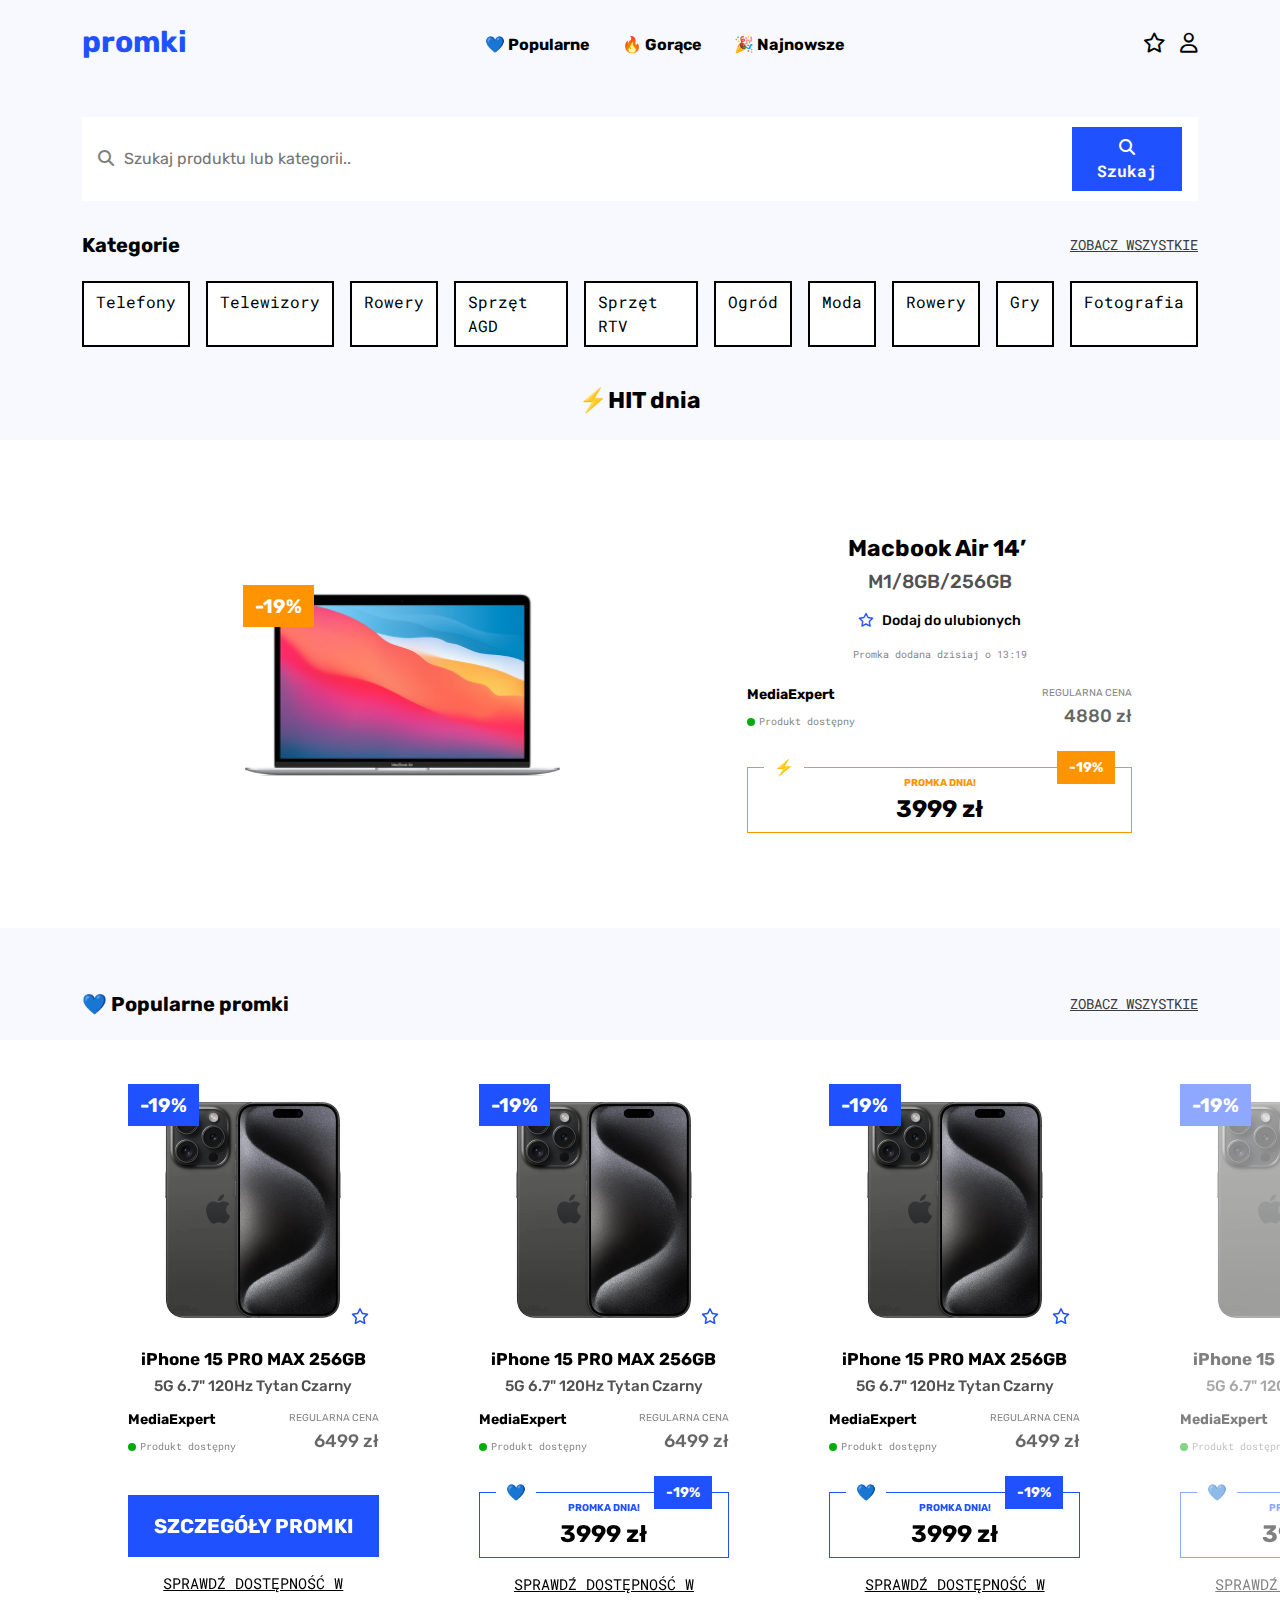
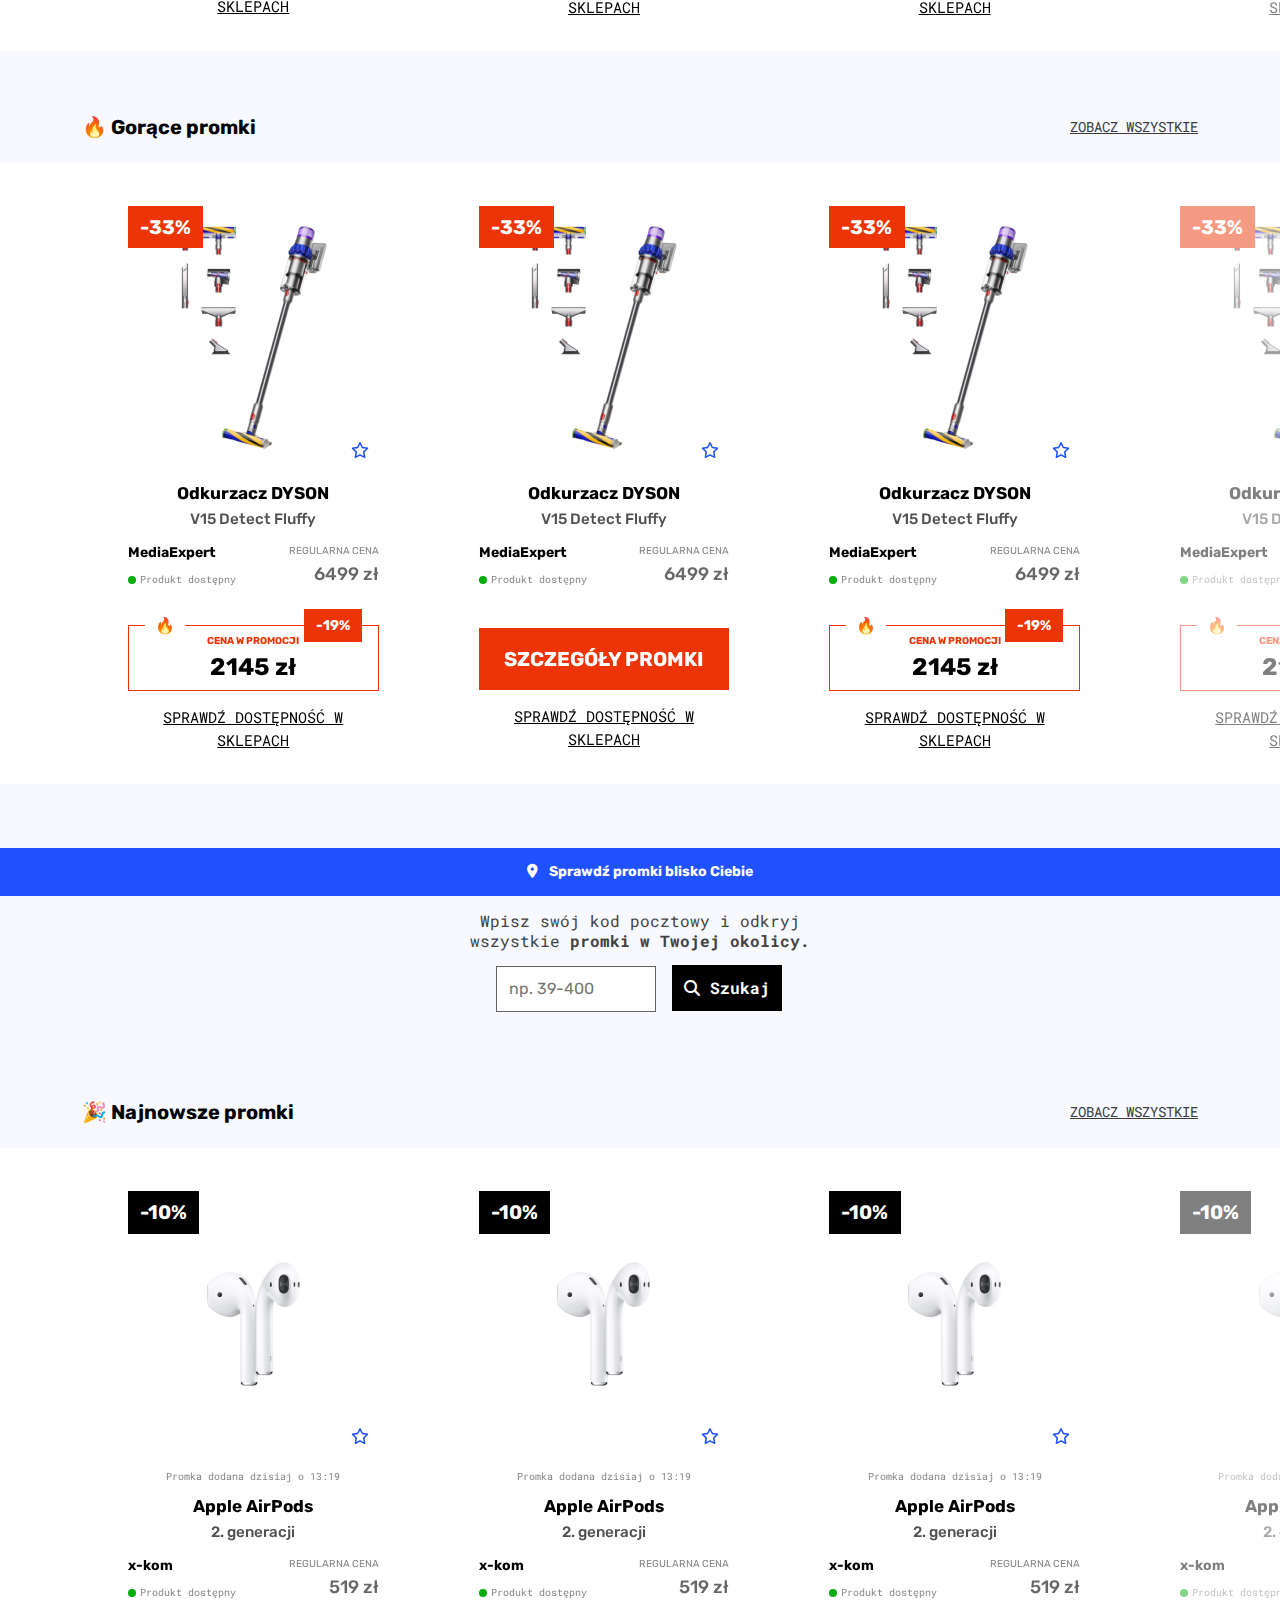
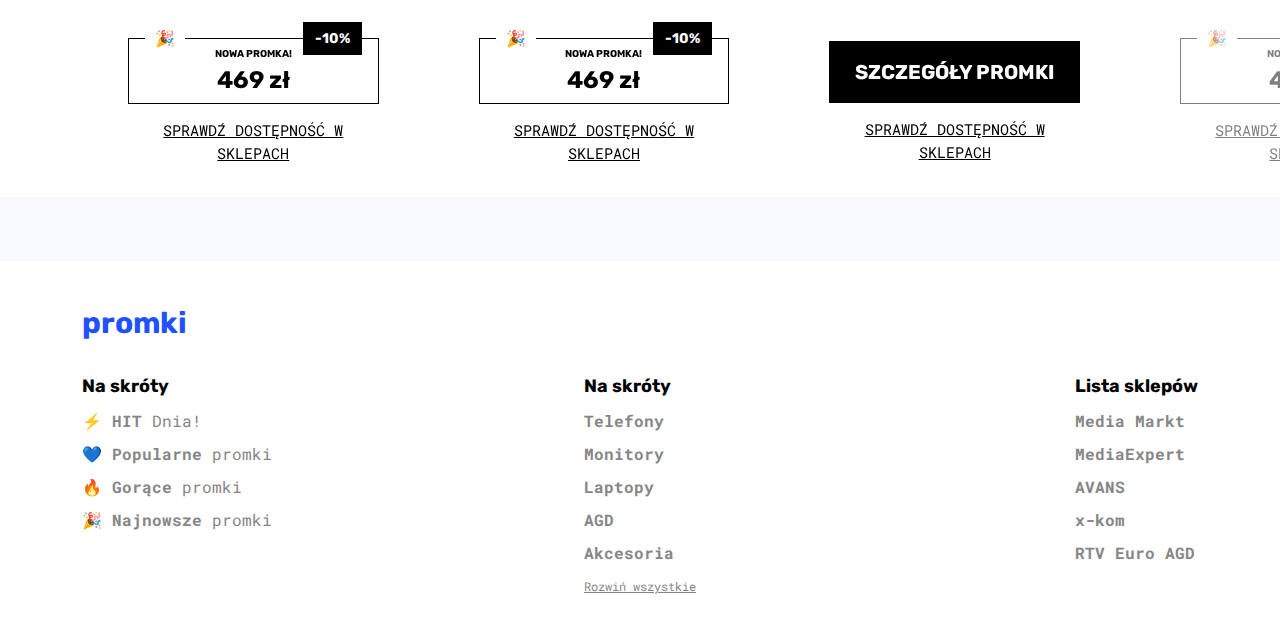
==== commit e1f27127: "Updated Homepage" ====
--- a/index.html
+++ b/index.html
@@ -90,7 +90,7 @@
               <div
                 type="button"
                 data-bs-toggle="modal"
-                data-bs-target="#exampleModal"
+                data-bs-target="#searchModal"
                 class="search-bar d-flex justify-content-between align-items-center"
               >
                 <div class="search-box d-flex align-items-center">
@@ -123,7 +123,7 @@
       <div class="search-modal">
         <div
           class="modal fade"
-          id="exampleModal"
+          id="searchModal"
           tabindex="-1"
           aria-labelledby="exampleModalLabel"
           aria-hidden="true"
@@ -285,16 +285,18 @@
                     <span>-19%</span>
                   </div>
                   <img
+                    loading="lazy"
                     class="d-none d-md-block"
                     src="assets/images/mackbook-air-img.png"
                     alt="mackbook-air-img"
                   />
                   <img
+                    loading="lazy"
                     class="d-md-none"
                     src="assets/images/mackbook-air-hero-img-mobile.png"
                     alt="mackbook-air-img"
                   />
-                  <div class="hero-product-fav">
+                  <div class="hero-product-fav d-md-none">
                     <i class="fa-regular fa-star"></i>
                   </div>
                 </div>
@@ -360,14 +362,15 @@
               </div>
             </div>
           </div>
-          <div class="product-slider-container">
+          <div class="product-cardr-container">
             <div class="owl-carousel owl-theme">
-              <div class="product-slide item">
-                <div class="product-slide-img position-relative">
+              <div class="product-card item">
+                <div class="product-card-img position-relative">
                   <div class="product-discount-tag">
                     <span>-19%</span>
                   </div>
                   <img
+                    loading="lazy"
                     src="assets/images/iphone-15-pro-max-img.png"
                     alt="iphone-15-pro-max-img"
                   />
@@ -375,7 +378,7 @@
                     <a href="#"><i class="fa-regular fa-star"></i></a>
                   </div>
                 </div>
-                <div class="product-slide-content">
+                <div class="product-card-content">
                   <h5>iPhone 15 PRO MAX 256GB</h5>
                   <h6>5G 6.7" 120Hz Tytan Czarny</h6>
                   <div class="d-flex justify-content-between pt-3">
@@ -396,12 +399,13 @@
                   </div>
                 </div>
               </div>
-              <div class="product-slide item">
-                <div class="product-slide-img position-relative">
+              <div class="product-card item">
+                <div class="product-card-img position-relative">
                   <div class="product-discount-tag">
                     <span>-19%</span>
                   </div>
                   <img
+                    loading="lazy"
                     src="assets/images/iphone-15-pro-max-img.png"
                     alt="iphone-15-pro-max-img"
                   />
@@ -409,7 +413,7 @@
                     <a href="#"><i class="fa-regular fa-star"></i></a>
                   </div>
                 </div>
-                <div class="product-slide-content">
+                <div class="product-card-content">
                   <h5>iPhone 15 PRO MAX 256GB</h5>
                   <h6>5G 6.7" 120Hz Tytan Czarny</h6>
                   <div class="d-flex justify-content-between pt-3">
@@ -436,12 +440,13 @@
                   </div>
                 </div>
               </div>
-              <div class="product-slide item">
-                <div class="product-slide-img position-relative">
+              <div class="product-card item">
+                <div class="product-card-img position-relative">
                   <div class="product-discount-tag">
                     <span>-19%</span>
                   </div>
                   <img
+                    loading="lazy"
                     src="assets/images/iphone-15-pro-max-img.png"
                     alt="iphone-15-pro-max-img"
                   />
@@ -449,7 +454,7 @@
                     <a href="#"><i class="fa-regular fa-star"></i></a>
                   </div>
                 </div>
-                <div class="product-slide-content">
+                <div class="product-card-content">
                   <h5>iPhone 15 PRO MAX 256GB</h5>
                   <h6>5G 6.7" 120Hz Tytan Czarny</h6>
                   <div class="d-flex justify-content-between pt-3">
@@ -476,12 +481,13 @@
                   </div>
                 </div>
               </div>
-              <div class="product-slide item">
-                <div class="product-slide-img position-relative">
+              <div class="product-card item">
+                <div class="product-card-img position-relative">
                   <div class="product-discount-tag">
                     <span>-19%</span>
                   </div>
                   <img
+                    loading="lazy"
                     src="assets/images/iphone-15-pro-max-img.png"
                     alt="iphone-15-pro-max-img"
                   />
@@ -489,7 +495,7 @@
                     <a href="#"><i class="fa-regular fa-star"></i></a>
                   </div>
                 </div>
-                <div class="product-slide-content">
+                <div class="product-card-content">
                   <h5>iPhone 15 PRO MAX 256GB</h5>
                   <h6>5G 6.7" 120Hz Tytan Czarny</h6>
                   <div class="d-flex justify-content-between pt-3">
@@ -516,12 +522,13 @@
                   </div>
                 </div>
               </div>
-              <div class="product-slide item">
-                <div class="product-slide-img position-relative">
+              <div class="product-card item">
+                <div class="product-card-img position-relative">
                   <div class="product-discount-tag">
                     <span>-19%</span>
                   </div>
                   <img
+                    loading="lazy"
                     src="assets/images/iphone-15-pro-max-img.png"
                     alt="iphone-15-pro-max-img"
                   />
@@ -529,7 +536,7 @@
                     <a href="#"><i class="fa-regular fa-star"></i></a>
                   </div>
                 </div>
-                <div class="product-slide-content">
+                <div class="product-card-content">
                   <h5>iPhone 15 PRO MAX 256GB</h5>
                   <h6>5G 6.7" 120Hz Tytan Czarny</h6>
                   <div class="d-flex justify-content-between pt-3">
@@ -575,14 +582,15 @@
               </div>
             </div>
           </div>
-          <div class="product-slider-container">
+          <div class="product-cardr-container">
             <div class="owl-carousel owl-theme">
-              <div class="product-slide item">
-                <div class="product-slide-img position-relative">
+              <div class="product-card item">
+                <div class="product-card-img position-relative">
                   <div class="product-discount-tag red">
                     <span>-33%</span>
                   </div>
                   <img
+                    loading="lazy"
                     src="assets/images/vacuum-cleaner-img.png"
                     alt="vacuum-cleaner-img"
                   />
@@ -590,7 +598,7 @@
                     <a href="#"><i class="fa-regular fa-star"></i></a>
                   </div>
                 </div>
-                <div class="product-slide-content">
+                <div class="product-card-content">
                   <h5>Odkurzacz DYSON</h5>
                   <h6>V15 Detect Fluffy</h6>
                   <div class="d-flex justify-content-between pt-3">
@@ -617,12 +625,13 @@
                   </div>
                 </div>
               </div>
-              <div class="product-slide item">
-                <div class="product-slide-img position-relative">
+              <div class="product-card item">
+                <div class="product-card-img position-relative">
                   <div class="product-discount-tag red">
                     <span>-33%</span>
                   </div>
                   <img
+                    loading="lazy"
                     src="assets/images/vacuum-cleaner-img.png"
                     alt="vacuum-cleaner-img"
                   />
@@ -630,7 +639,7 @@
                     <a href="#"><i class="fa-regular fa-star"></i></a>
                   </div>
                 </div>
-                <div class="product-slide-content">
+                <div class="product-card-content">
                   <h5>Odkurzacz DYSON</h5>
                   <h6>V15 Detect Fluffy</h6>
                   <div class="d-flex justify-content-between pt-3">
@@ -651,12 +660,13 @@
                   </div>
                 </div>
               </div>
-              <div class="product-slide item">
-                <div class="product-slide-img position-relative">
+              <div class="product-card item">
+                <div class="product-card-img position-relative">
                   <div class="product-discount-tag red">
                     <span>-33%</span>
                   </div>
                   <img
+                    loading="lazy"
                     src="assets/images/vacuum-cleaner-img.png"
                     alt="vacuum-cleaner-img"
                   />
@@ -664,7 +674,7 @@
                     <a href="#"><i class="fa-regular fa-star"></i></a>
                   </div>
                 </div>
-                <div class="product-slide-content">
+                <div class="product-card-content">
                   <h5>Odkurzacz DYSON</h5>
                   <h6>V15 Detect Fluffy</h6>
                   <div class="d-flex justify-content-between pt-3">
@@ -691,12 +701,13 @@
                   </div>
                 </div>
               </div>
-              <div class="product-slide item">
-                <div class="product-slide-img position-relative">
+              <div class="product-card item">
+                <div class="product-card-img position-relative">
                   <div class="product-discount-tag red">
                     <span>-33%</span>
                   </div>
                   <img
+                    loading="lazy"
                     src="assets/images/vacuum-cleaner-img.png"
                     alt="vacuum-cleaner-img"
                   />
@@ -704,7 +715,7 @@
                     <a href="#"><i class="fa-regular fa-star"></i></a>
                   </div>
                 </div>
-                <div class="product-slide-content">
+                <div class="product-card-content">
                   <h5>Odkurzacz DYSON</h5>
                   <h6>V15 Detect Fluffy</h6>
                   <div class="d-flex justify-content-between pt-3">
@@ -731,12 +742,13 @@
                   </div>
                 </div>
               </div>
-              <div class="product-slide item">
-                <div class="product-slide-img position-relative">
+              <div class="product-card item">
+                <div class="product-card-img position-relative">
                   <div class="product-discount-tag red">
                     <span>-33%</span>
                   </div>
                   <img
+                    loading="lazy"
                     src="assets/images/vacuum-cleaner-img.png"
                     alt="vacuum-cleaner-img"
                   />
@@ -744,7 +756,7 @@
                     <a href="#"><i class="fa-regular fa-star"></i></a>
                   </div>
                 </div>
-                <div class="product-slide-content">
+                <div class="product-card-content">
                   <h5>Odkurzacz DYSON</h5>
                   <h6>V15 Detect Fluffy</h6>
                   <div class="d-flex justify-content-between pt-3">
@@ -819,19 +831,23 @@
               </div>
             </div>
           </div>
-          <div class="product-slider-container">
+          <div class="product-cardr-container">
             <div class="owl-carousel owl-theme">
-              <div class="product-slide item">
-                <div class="product-slide-img position-relative">
+              <div class="product-card item">
+                <div class="product-card-img position-relative">
                   <div class="product-discount-tag black">
                     <span>-10%</span>
                   </div>
-                  <img src="assets/images/airpods-img.png" alt="airpods-img" />
-                  <div class="product-fav">
-                    <a href="#"><i class="fa-regular fa-star"></i></a>
-                  </div>
-                </div>
-                <div class="product-slide-content">
+                  <img
+                    loading="lazy"
+                    src="assets/images/airpods-img.png"
+                    alt="airpods-img"
+                  />
+                  <div class="product-fav">
+                    <a href="#"><i class="fa-regular fa-star"></i></a>
+                  </div>
+                </div>
+                <div class="product-card-content">
                   <span>Promka dodana dzisiaj o 13:19</span>
                   <h5>Apple AirPods</h5>
                   <h6>2. generacji</h6>
@@ -859,17 +875,21 @@
                   </div>
                 </div>
               </div>
-              <div class="product-slide item">
-                <div class="product-slide-img position-relative">
+              <div class="product-card item">
+                <div class="product-card-img position-relative">
                   <div class="product-discount-tag black">
                     <span>-10%</span>
                   </div>
-                  <img src="assets/images/airpods-img.png" alt="airpods-img" />
-                  <div class="product-fav">
-                    <a href="#"><i class="fa-regular fa-star"></i></a>
-                  </div>
-                </div>
-                <div class="product-slide-content">
+                  <img
+                    loading="lazy"
+                    src="assets/images/airpods-img.png"
+                    alt="airpods-img"
+                  />
+                  <div class="product-fav">
+                    <a href="#"><i class="fa-regular fa-star"></i></a>
+                  </div>
+                </div>
+                <div class="product-card-content">
                   <span>Promka dodana dzisiaj o 13:19</span>
                   <h5>Apple AirPods</h5>
                   <h6>2. generacji</h6>
@@ -897,17 +917,21 @@
                   </div>
                 </div>
               </div>
-              <div class="product-slide item">
-                <div class="product-slide-img position-relative">
+              <div class="product-card item">
+                <div class="product-card-img position-relative">
                   <div class="product-discount-tag black">
                     <span>-10%</span>
                   </div>
-                  <img src="assets/images/airpods-img.png" alt="airpods-img" />
-                  <div class="product-fav">
-                    <a href="#"><i class="fa-regular fa-star"></i></a>
-                  </div>
-                </div>
-                <div class="product-slide-content">
+                  <img
+                    loading="lazy"
+                    src="assets/images/airpods-img.png"
+                    alt="airpods-img"
+                  />
+                  <div class="product-fav">
+                    <a href="#"><i class="fa-regular fa-star"></i></a>
+                  </div>
+                </div>
+                <div class="product-card-content">
                   <span>Promka dodana dzisiaj o 13:19</span>
                   <h5>Apple AirPods</h5>
                   <h6>2. generacji</h6>
@@ -929,17 +953,21 @@
                   </div>
                 </div>
               </div>
-              <div class="product-slide item">
-                <div class="product-slide-img position-relative">
+              <div class="product-card item">
+                <div class="product-card-img position-relative">
                   <div class="product-discount-tag black">
                     <span>-10%</span>
                   </div>
-                  <img src="assets/images/airpods-img.png" alt="airpods-img" />
-                  <div class="product-fav">
-                    <a href="#"><i class="fa-regular fa-star"></i></a>
-                  </div>
-                </div>
-                <div class="product-slide-content">
+                  <img
+                    loading="lazy"
+                    src="assets/images/airpods-img.png"
+                    alt="airpods-img"
+                  />
+                  <div class="product-fav">
+                    <a href="#"><i class="fa-regular fa-star"></i></a>
+                  </div>
+                </div>
+                <div class="product-card-content">
                   <span>Promka dodana dzisiaj o 13:19</span>
                   <h5>Apple AirPods</h5>
                   <h6>2. generacji</h6>
@@ -967,17 +995,21 @@
                   </div>
                 </div>
               </div>
-              <div class="product-slide item">
-                <div class="product-slide-img position-relative">
+              <div class="product-card item">
+                <div class="product-card-img position-relative">
                   <div class="product-discount-tag black">
                     <span>-10%</span>
                   </div>
-                  <img src="assets/images/airpods-img.png" alt="airpods-img" />
-                  <div class="product-fav">
-                    <a href="#"><i class="fa-regular fa-star"></i></a>
-                  </div>
-                </div>
-                <div class="product-slide-content">
+                  <img
+                    loading="lazy"
+                    src="assets/images/airpods-img.png"
+                    alt="airpods-img"
+                  />
+                  <div class="product-fav">
+                    <a href="#"><i class="fa-regular fa-star"></i></a>
+                  </div>
+                </div>
+                <div class="product-card-content">
                   <span>Promka dodana dzisiaj o 13:19</span>
                   <h5>Apple AirPods</h5>
                   <h6>2. generacji</h6>
--- a/assets/css/style.css
+++ b/assets/css/style.css
@@ -549,7 +549,7 @@
   padding-top: 64px;
 }
 
-.product-slider-container {
+.product-cardr-container {
   padding: 40px 0 32px;
   background: var(--white);
   padding-left: 10%;
@@ -568,12 +568,20 @@
   padding-left: 0px !important;
 }
 
-.product-slide-img {
+.owl-item {
+  opacity: 0.5;
+}
+
+.owl-item.active {
+  opacity: 1;
+}
+
+.product-card-img {
   max-width: 260px;
   margin: auto;
 }
 
-.product-slide-img img {
+.product-card-img img {
   margin: auto;
 }
 
@@ -610,11 +618,11 @@
   color: var(--primary);
 }
 
-.product-slide-content {
+.product-card-content {
   padding-top: 30px;
 }
 
-.product-slide-content > span {
+.product-card-content > span {
   display: block;
   font-family: "Roboto Mono", monospace;
   font-size: 10px;
@@ -623,7 +631,7 @@
   padding-bottom: 12px;
 }
 
-.product-slide-content > h5 {
+.product-card-content > h5 {
   color: var(--black);
   font-family: "Rubik", sans-serif;
   font-size: 17.053px;
@@ -632,7 +640,7 @@
   margin-bottom: 7px;
 }
 
-.product-slide-content > h6 {
+.product-card-content > h6 {
   font-family: "Rubik", sans-serif;
   font-size: 15.158px;
   font-weight: 500;
--- a/assets/css/responsive.css
+++ b/assets/css/responsive.css
@@ -128,7 +128,7 @@
     background: var(--orange);
   }
 
-  .buy-btn a span {
+  .hero-content-card .buy-btn a span {
     color: var(--white);
   }
 
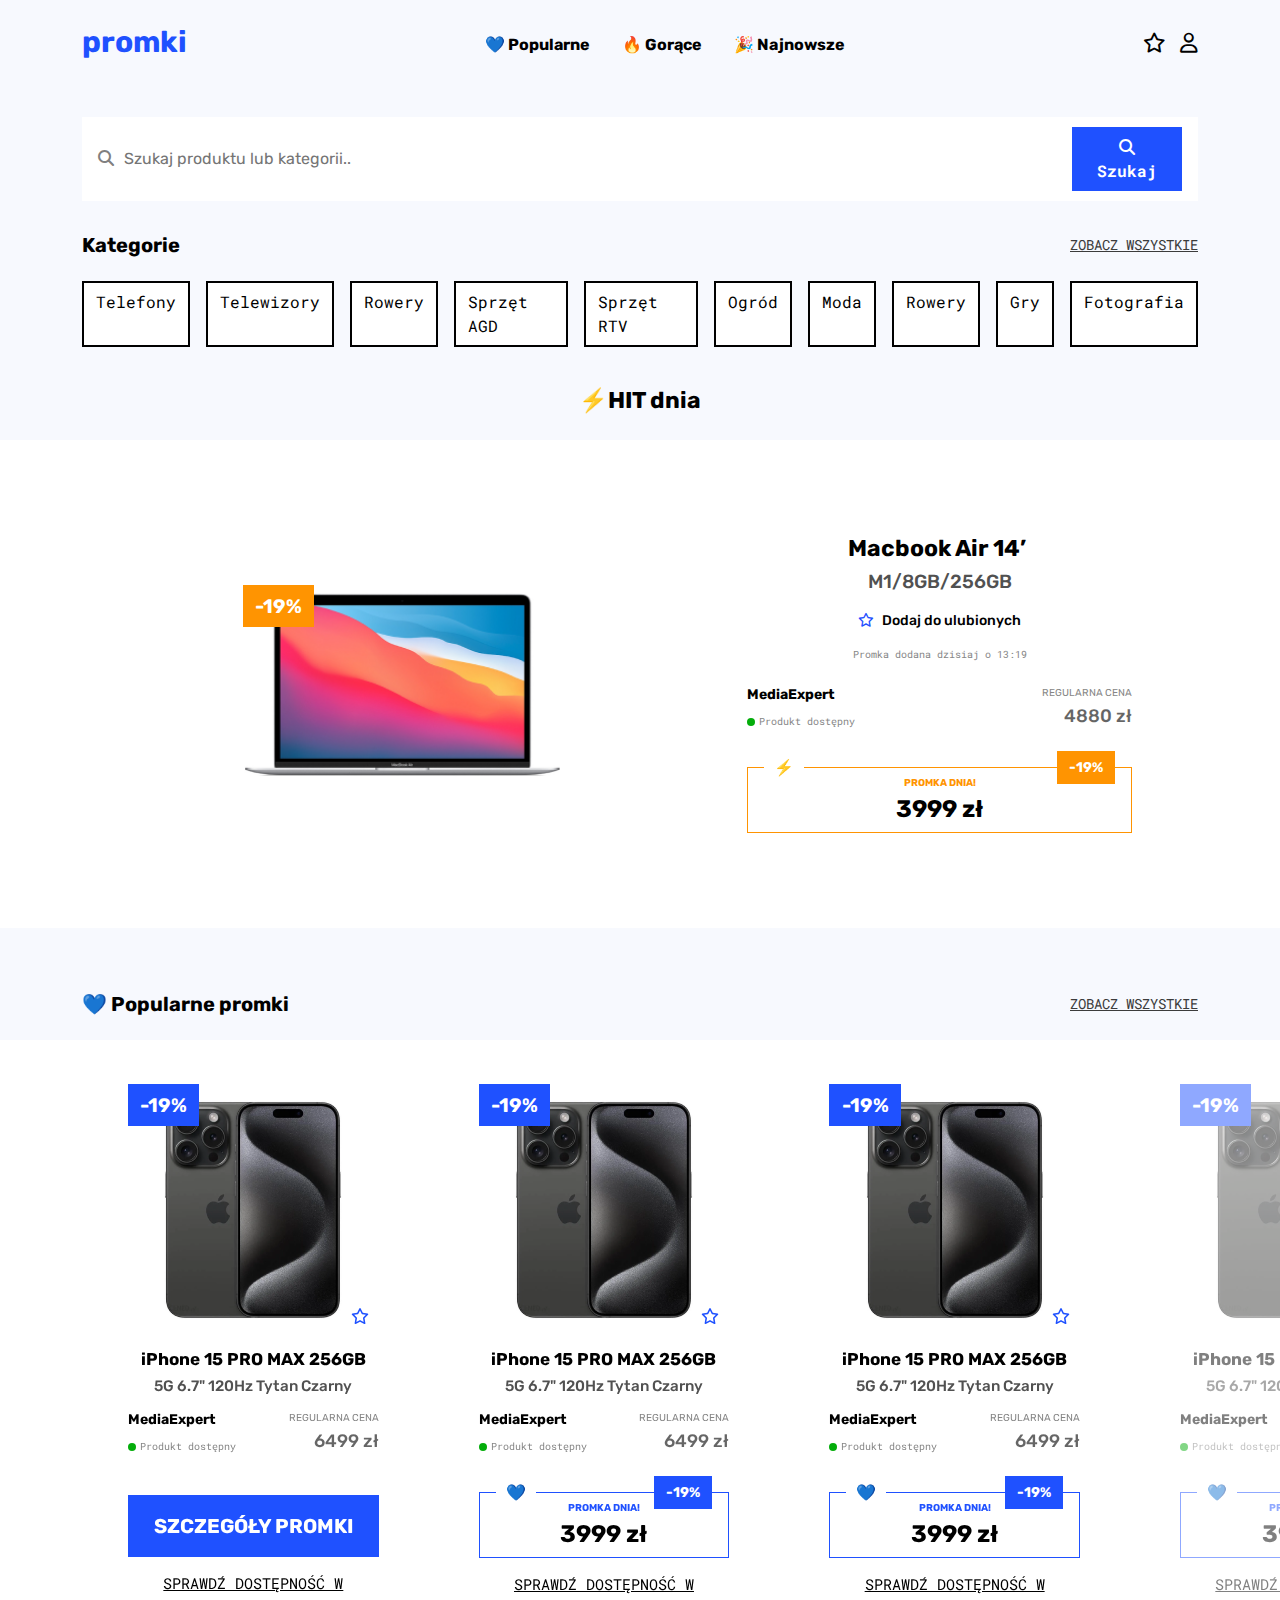
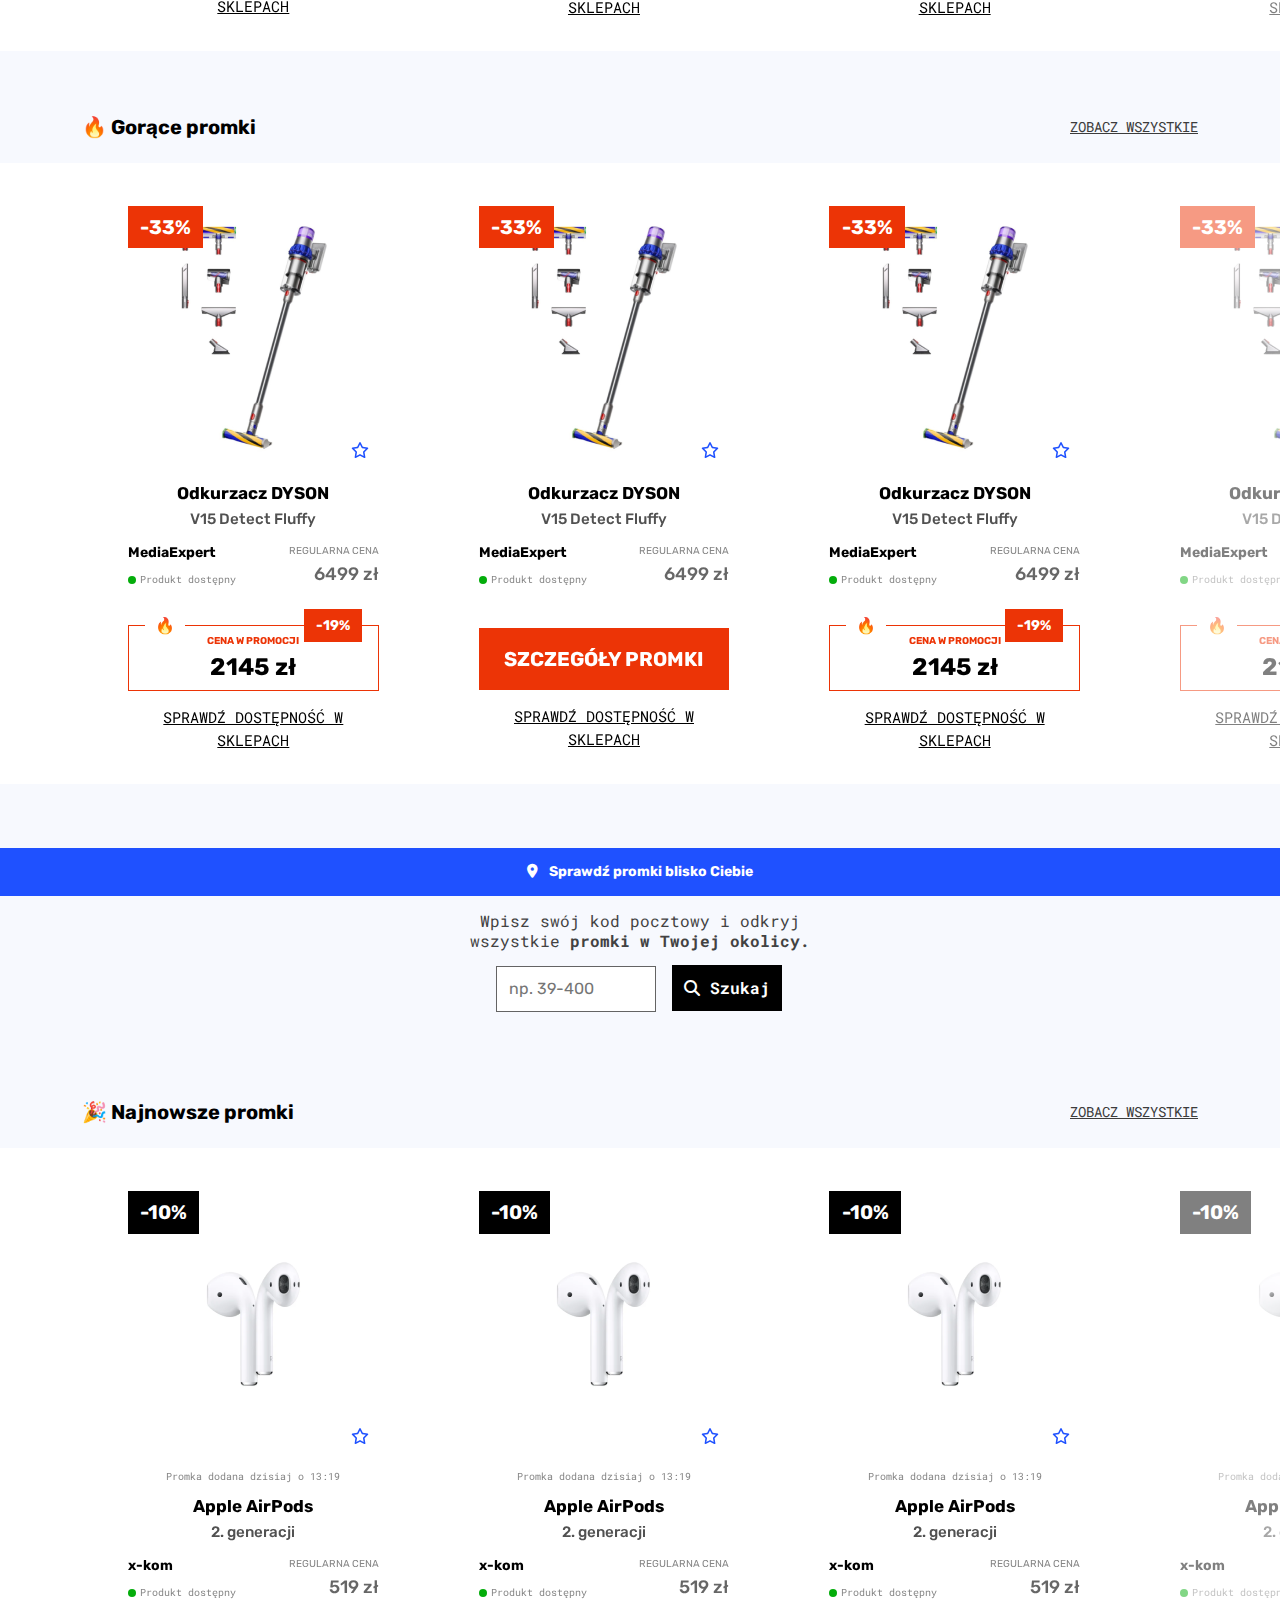
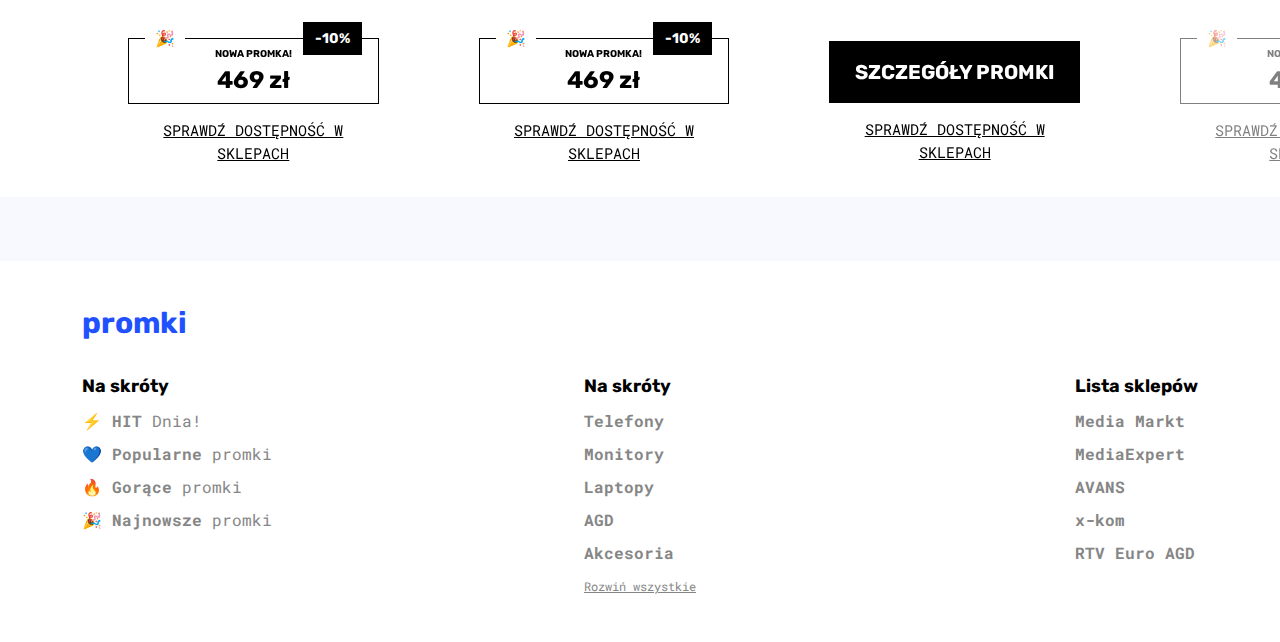
==== commit 410c061f: "Category page done" ====
--- a/index.html
+++ b/index.html
@@ -144,6 +144,7 @@
                           type="text"
                           placeholder="Szukaj produktu lub kategorii.."
                           required
+                          data-autofocus
                         />
                       </div>
                     </div>
@@ -362,7 +363,7 @@
               </div>
             </div>
           </div>
-          <div class="product-cardr-container">
+          <div class="product-slider-container">
             <div class="owl-carousel owl-theme">
               <div class="product-card item">
                 <div class="product-card-img position-relative">
@@ -561,6 +562,11 @@
                   <div class="availability-btn">
                     <a href="#">SPRAWDŹ DOSTĘPNOŚĆ W SKLEPACH</a>
                   </div>
+                </div>
+              </div>
+              <div class="product-card item">
+                <div class="see-more-btn">
+                  <a href="#">See More</a>
                 </div>
               </div>
             </div>
@@ -582,7 +588,7 @@
               </div>
             </div>
           </div>
-          <div class="product-cardr-container">
+          <div class="product-slider-container">
             <div class="owl-carousel owl-theme">
               <div class="product-card item">
                 <div class="product-card-img position-relative">
@@ -781,6 +787,11 @@
                   <div class="availability-btn">
                     <a href="#">SPRAWDŹ DOSTĘPNOŚĆ W SKLEPACH</a>
                   </div>
+                </div>
+              </div>
+              <div class="product-card item">
+                <div class="see-more-btn">
+                  <a href="#">See More</a>
                 </div>
               </div>
             </div>
@@ -831,7 +842,7 @@
               </div>
             </div>
           </div>
-          <div class="product-cardr-container">
+          <div class="product-slider-container">
             <div class="owl-carousel owl-theme">
               <div class="product-card item">
                 <div class="product-card-img position-relative">
@@ -1035,6 +1046,11 @@
                   <div class="availability-btn">
                     <a href="#">SPRAWDŹ DOSTĘPNOŚĆ W SKLEPACH</a>
                   </div>
+                </div>
+              </div>
+              <div class="product-card item">
+                <div class="see-more-btn">
+                  <a href="#">See More</a>
                 </div>
               </div>
             </div>
--- a/assets/css/style.css
+++ b/assets/css/style.css
@@ -295,6 +295,7 @@
   display: flex;
   gap: 16px;
   padding-top: 24px;
+  overflow-x: auto;
 }
 
 .category-buttons a {
@@ -549,7 +550,7 @@
   padding-top: 64px;
 }
 
-.product-cardr-container {
+.product-slider-container {
   padding: 40px 0 32px;
   background: var(--white);
   padding-left: 10%;
@@ -579,6 +580,7 @@
 .product-card-img {
   max-width: 260px;
   margin: auto;
+  text-align: center;
 }
 
 .product-card-img img {
@@ -684,6 +686,17 @@
   padding-top: 15px;
 }
 
+.see-more-btn {
+  padding-top: 50%;
+  padding-left: 50%;
+}
+
+.see-more-btn a {
+  font-size: 16px;
+  color: var(--black);
+  text-decoration: underline;
+}
+
 /* Popular Section CSS End */
 
 /* Hot Products Section CSS Start */
@@ -822,3 +835,239 @@
 }
 
 /* Footer Part CSS End */
+
+/* ========***========
+Category Page CSS
+========***======== */
+
+.category-products-wrapper {
+  padding-top: 40px;
+}
+
+.category-products-container {
+  display: grid;
+  grid-template-columns: repeat(3, 1fr);
+  column-gap: 100px;
+  row-gap: 80px;
+  background: var(--white);
+  padding: 60px 32px;
+}
+
+.filter select {
+  font-family: "Roboto Mono", monospace;
+  padding: 8px 5px 8px 10px;
+  background: var(--white);
+  border: 1px solid var(--grey-light);
+}
+
+.filter select:focus {
+  outline: 0;
+}
+
+.filter-btn button {
+  font-family: "Roboto Mono", monospace;
+  font-size: 16px;
+  color: var(--white);
+  background: var(--black, #000);
+  padding: 8px 12px;
+  border: none;
+}
+
+/* Filter Modal Section CSS Start */
+
+.filter-modal .modal-header {
+  border-bottom: none;
+}
+
+.filter-modal .modal-header button {
+  border: none;
+}
+
+.filter-modal .modal-header h2 {
+  font-family: "Rubik", sans-serif;
+  font-size: 20px;
+  font-weight: 700;
+  color: var(--black);
+  margin-bottom: 0;
+}
+
+.filter-modal .modal-dialog {
+  max-width: 760px;
+  margin-top: 210px;
+}
+
+.filter-modal .modal-content {
+  border-radius: 0;
+}
+
+.filter-modal .accordion-item {
+  border: none;
+  padding-bottom: 30px;
+}
+
+.filter-modal .accordion-body {
+  padding: 15px 0 0;
+}
+
+.filter-modal .accordion-button {
+  font-family: "Rubik", sans-serif;
+  font-size: 16px;
+  font-weight: 700;
+  color: var(--black);
+  padding: 0;
+}
+
+.filter-modal .accordion-button::after {
+  margin-left: 10px;
+}
+
+.filter-modal .accordion-button:focus,
+.accordion-button:not(.collapsed) {
+  background: none;
+  box-shadow: none;
+}
+
+.filter-modal .category-buttons a.active {
+  font-weight: 700;
+  background: var(--light-blue, #f7f9fe);
+  border: 2px solid var(--primary, #1f51ff);
+}
+
+.range-slide {
+  position: relative;
+  height: 1px;
+  width: 320px;
+}
+
+.slide {
+  position: absolute;
+  top: 0;
+  height: 1px;
+  background: #e2e2e2;
+  left: 7px;
+  right: 9px;
+}
+
+.line {
+  position: absolute;
+  left: 5px;
+  right: 0;
+  top: 0;
+  height: 1px;
+  background-color: #000000;
+}
+
+.thumb {
+  position: absolute;
+  z-index: 2;
+  text-align: left;
+  border: 1px solid #000000;
+  background-color: #ffffff;
+  border-radius: 50%;
+  outline: none;
+  top: -7px;
+  height: 18px;
+  width: 18px;
+  margin-left: -9px;
+}
+
+.range-slide input {
+  -webkit-appearance: none;
+  appearance: none;
+  position: absolute;
+  pointer-events: none;
+  z-index: 3;
+  height: 3px;
+  top: 0;
+  width: 100%;
+  opacity: 0;
+  margin: 0;
+}
+
+input::-webkit-slider-thumb {
+  -webkit-appearance: none;
+  appearance: none;
+  pointer-events: all;
+  border-radius: 50%;
+  cursor: pointer;
+  width: 18px;
+  height: 18px;
+}
+
+.range-slide-display span {
+  font-family: "Roboto Mono", monospace;
+  font-size: 10px;
+  color: var(--grey-light, #bfbfbf);
+}
+
+.checkbox-item label {
+  font-family: "Roboto Mono", monospace;
+  font-size: 16px;
+  color: var(--black);
+  padding-left: 5px;
+}
+
+.checkbox-item.grey label {
+  color: var(--grey-light);
+}
+
+input[type="checkbox"] {
+  width: 16px;
+  height: 16px;
+}
+
+.available-locally span {
+  font-family: "Rubik", sans-serif;
+  font-size: 10px;
+  font-weight: 700;
+  color: var(--black);
+}
+
+.filter-input input {
+  max-width: 100px;
+  font-family: "Roboto Mono", monospace;
+  font-size: 16px;
+  font-weight: 700;
+  text-align: center;
+  color: var(--black, #000);
+  padding: 10px;
+  border: 1px solid var(--black);
+}
+
+.filtry h5 {
+  font-family: "Rubik", sans-serif;
+  font-size: 20px;
+  font-weight: 700;
+  color: var(--primary, #1f51ff);
+  margin-bottom: 0;
+}
+
+.filter-input-contaienr span {
+  font-family: "Roboto Mono", monospace;
+  font-size: 14px;
+  font-weight: 700;
+  color: var(--grey-light, #bfbfbf);
+}
+
+.filter-modal-footer {
+  padding: 24px;
+  background: var(--white);
+  box-shadow: 0px 2px 4px 0px rgba(0, 0, 0, 0.1) inset;
+}
+
+.filter-modal-clear-btn a {
+  font-family: "Roboto Mono", monospace;
+  font-size: 12px;
+  text-decoration-line: underline;
+  color: var(--black);
+}
+
+.fm-confirm-btn a {
+  font-family: "Roboto Mono", monospace;
+  font-size: 16px;
+  color: var(--white, #fff);
+  background: var(--primary, #1f51ff);
+  padding: 8px 16px;
+}
+
+/* Filter Modal Section CSS End */
--- a/assets/css/responsive.css
+++ b/assets/css/responsive.css
@@ -32,6 +32,11 @@
 
   .hero-content-card {
     margin: auto;
+  }
+
+  .category-products-container {
+    grid-template-columns: repeat(2, 1fr);
+    column-gap: 80px;
   }
 }
 
@@ -181,4 +186,16 @@
   .footer-menu {
     padding-top: 20px;
   }
-}
+
+  .category-products-container {
+    grid-template-columns: repeat(1, 1fr);
+    column-gap: 0;
+    row-gap: 50px;
+  }
+
+  .filter select,
+  .filter-btn button {
+    display: block;
+    width: 239px;
+  }
+}
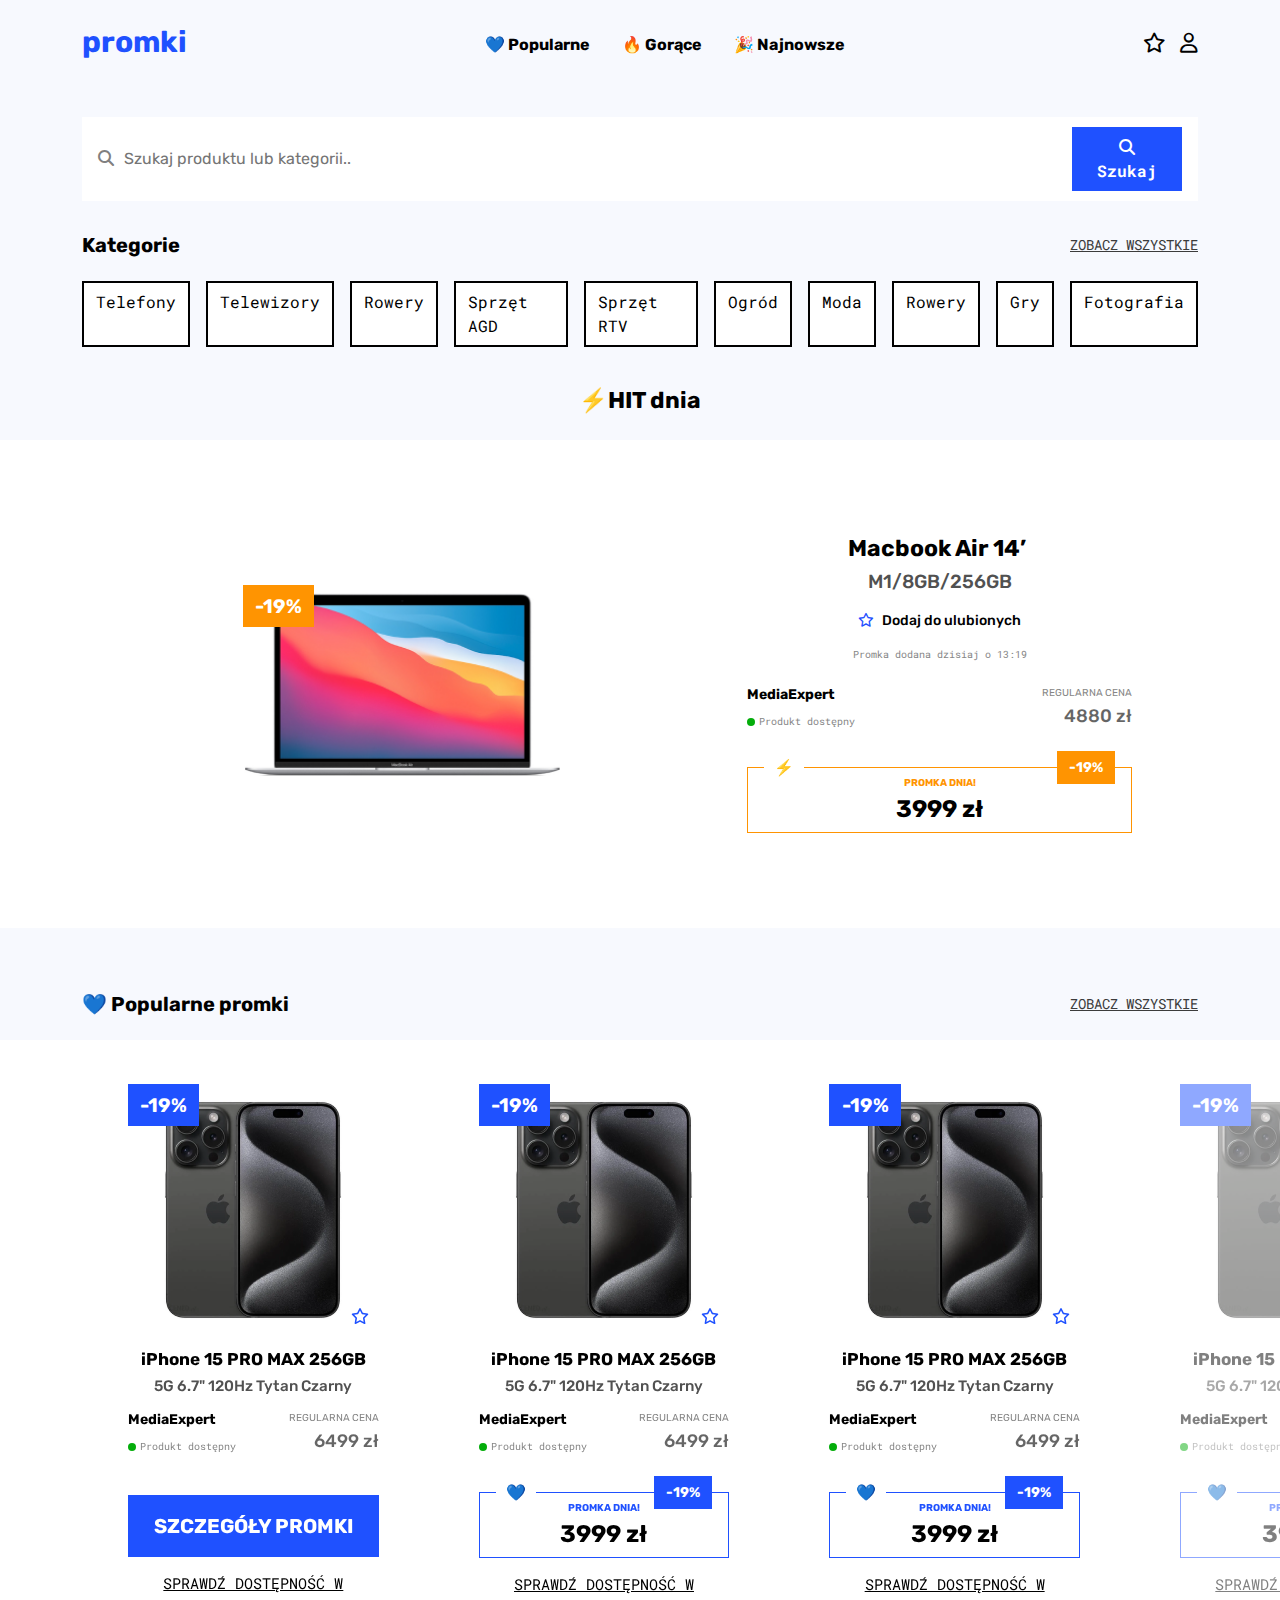
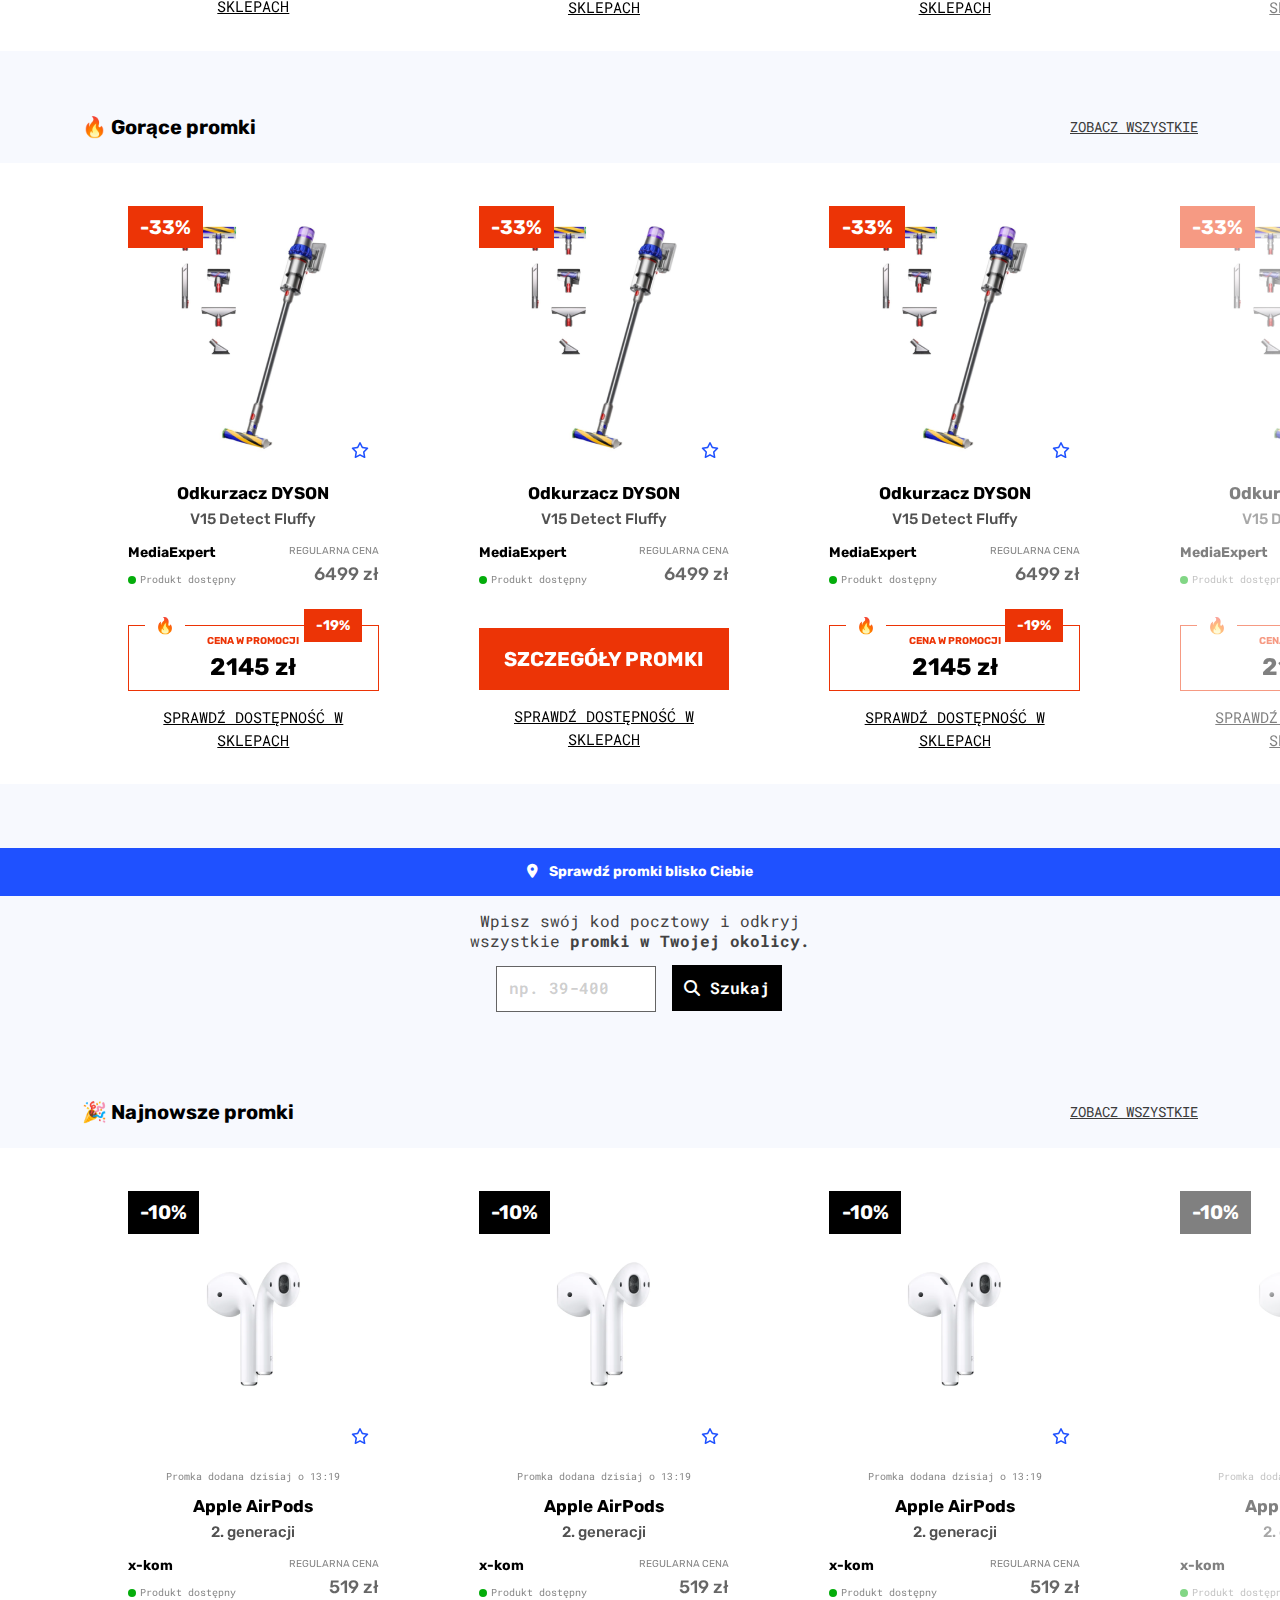
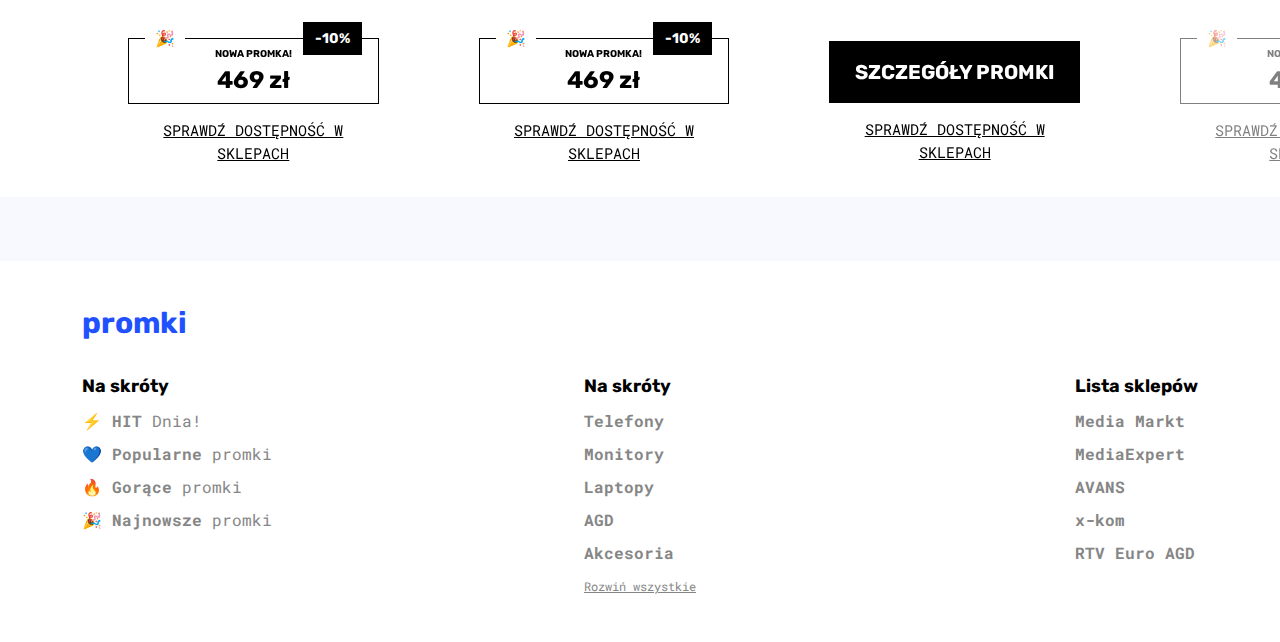
==== commit 0aeb431f: "Product Hero Section Done" ====
--- a/index.html
+++ b/index.html
@@ -364,7 +364,7 @@
             </div>
           </div>
           <div class="product-slider-container">
-            <div class="owl-carousel owl-theme">
+            <div class="product-slider owl-carousel owl-theme">
               <div class="product-card item">
                 <div class="product-card-img position-relative">
                   <div class="product-discount-tag">
@@ -589,7 +589,7 @@
             </div>
           </div>
           <div class="product-slider-container">
-            <div class="owl-carousel owl-theme">
+            <div class="product-slider owl-carousel owl-theme">
               <div class="product-card item">
                 <div class="product-card-img position-relative">
                   <div class="product-discount-tag red">
@@ -843,7 +843,7 @@
             </div>
           </div>
           <div class="product-slider-container">
-            <div class="owl-carousel owl-theme">
+            <div class="product-slider owl-carousel owl-theme">
               <div class="product-card item">
                 <div class="product-card-img position-relative">
                   <div class="product-discount-tag black">
--- a/assets/css/style.css
+++ b/assets/css/style.css
@@ -348,6 +348,14 @@
   text-align: center;
 }
 
+.hero-content-card > h6 {
+  font-family: "Rubik", sans-serif;
+  font-size: 16px;
+  font-weight: 700;
+  margin-bottom: 10px;
+  color: var(--black);
+}
+
 .hero-content-card h4 {
   font-family: "Rubik", sans-serif;
   font-weight: 700;
@@ -762,11 +770,11 @@
   outline: 0;
 }
 
-.promotions-search::placeholder {
-  color: var(--grey-light, #bfbfbf);
+.promotions-search ::placeholder {
   font-family: "Roboto Mono", sans-serif;
   font-size: 16px;
   font-weight: 700;
+  color: rgb(0, 0, 0, 0.2);
 }
 
 .promotions-search button {
@@ -1071,3 +1079,1229 @@
 }
 
 /* Filter Modal Section CSS End */
+
+/* ========***========
+Product Page CSS
+========***======== */
+
+/* Breadcrumb Section CSS Start */
+
+.breadcrumb-wrapper {
+  padding-top: 30px;
+}
+
+.breadcrumb ul li {
+  font-family: "Roboto Mono", monospace;
+  font-size: 12px;
+  font-weight: 500;
+  color: #848484;
+}
+
+/* Breadcrumb Section CSS End */
+
+/* Product Details Hero Section CSS Start */
+
+.product-hero-wrapper {
+  padding-top: 40px;
+}
+
+.product-details-slider,
+.product-details-slide {
+  width: 90%;
+}
+
+.product-details-slide img {
+  margin: auto;
+}
+
+.product-details-slider .owl-prev,
+.product-details-slider .owl-next {
+  position: absolute;
+  top: 50%;
+  transform: translateY(-50%);
+} /* Base Style CSS Start */
+
+/* Fonts */
+@import url("https://fonts.googleapis.com/css2?family=Roboto+Mono:ital,wght@0,100..700;1,100..700&family=Rubik:ital,wght@0,300..900;1,300..900&display=swap");
+
+* {
+  margin: 0;
+  padding: 0;
+  box-sizing: border-box;
+}
+
+body {
+  font-family: "Roboto Mono", monospace;
+  font-family: "Rubik", sans-serif;
+  scroll-behavior: smooth;
+  background: var(--light-blue);
+}
+
+/* Colors */
+
+:root {
+  --primary: #1f51ff;
+  --orange: #ff9401;
+  --red: #ec3406;
+  --green: #04ad0b;
+  --grey: #515151;
+  --grey-light: #bfbfbf;
+  --black: #000000;
+  --white: #ffffff;
+  --light-blue: #f7f9fe;
+}
+
+ol,
+ul {
+  margin: 0;
+  padding: 0;
+}
+
+li {
+  list-style: none;
+}
+
+a {
+  text-decoration: none;
+  cursor: pointer;
+}
+
+img {
+  max-width: 100%;
+}
+
+.heading-xl {
+  font-family: "Rubik", sans-serif;
+  font-size: 23px;
+  font-weight: 700;
+  line-height: 27px;
+  color: var(--black);
+  margin-bottom: 0;
+}
+
+.heading-l {
+  font-family: "Rubik", sans-serif;
+  font-size: 20px;
+  font-weight: 700;
+  line-height: 24px;
+  color: var(--black);
+  margin-bottom: 0;
+}
+
+/* Base Style CSS End */
+
+/* Header Part CSS Start */
+
+/* Navigation Section CSS Start */
+
+nav.navbar {
+  padding: 20px 0;
+  z-index: 999;
+}
+
+.logo a {
+  font-size: 30px;
+  font-weight: 700;
+  color: var(--primary);
+}
+
+.nav-link {
+  font-family: "Rubik", sans-serif;
+  font-weight: 700;
+  font-size: 16px;
+  color: var(--black);
+  padding: 0 16px !important;
+}
+
+.star,
+.user {
+  font-size: 20px;
+  color: var(--black);
+}
+
+.user {
+  padding-left: 10px;
+}
+
+.navbar-toggler {
+  border: 0 !important;
+  margin-top: -15px;
+}
+
+.navbar-toggler:focus,
+.navbar-toggler:active,
+.navbar-toggler-icon:focus {
+  outline: none !important;
+  box-shadow: none !important;
+  border: 0 !important;
+}
+
+@media (max-width: 1200px) {
+  .logo a {
+    font-size: 24px;
+  }
+
+  .nav-link {
+    padding: 5px 0 !important;
+  }
+
+  .navbar-nav {
+    padding-top: 10px;
+  }
+}
+
+/* Navigation Section CSS End */
+
+/* Search Section CSS Start */
+
+.search-container {
+  padding-top: 32px;
+}
+
+.search-bar {
+  background: var(--white);
+  padding: 10px 16px;
+}
+
+.search-icon i {
+  color: #808080;
+  padding-right: 10px;
+}
+
+.search-box {
+  width: 90%;
+}
+
+.search-field,
+.search-field input {
+  width: 100%;
+  border: none;
+}
+
+.search-field input:focus {
+  outline: 0;
+}
+
+.search-field input ::placeholder {
+  font-family: "Roboto Mono", monospace;
+  font-size: 16px;
+  color: var(--grey);
+}
+
+.search-button button {
+  font-family: "Roboto Mono", sans-serif;
+  font-size: 16px;
+  font-weight: 700;
+  color: var(--white);
+  background: var(--primary);
+  padding: 8px 12px;
+  border: none;
+}
+
+/* Search Section CSS End */
+
+/* Search Modal CSS Start */
+
+.modal-open {
+  padding-right: 0 !important;
+}
+
+.search-modal .modal-dialog {
+  max-width: 85%;
+  width: 100%;
+  margin-top: 116px;
+}
+
+.search-modal .modal-content {
+  border-radius: 0 !important;
+}
+
+.search-modal .modal-body {
+  padding: 0;
+}
+
+.search-modal-content {
+  padding: 20px 25px;
+}
+
+.search-modal-suggestions h6,
+.search-modal-hot > h6 {
+  font-family: "Rubik", sans-serif;
+  font-size: 16px;
+  font-weight: 700;
+  color: var(--black);
+  margin-bottom: 5px;
+}
+
+.search-modal-suggestions ul li {
+  font-family: "Roboto Mono", monospace;
+  font-size: 16px;
+  font-weight: 700;
+  color: var(--black, #000);
+  padding-top: 13px;
+}
+
+.search-modal-suggestions ul li i {
+  color: #808080;
+  padding-right: 5px;
+}
+
+.search-modal-hot {
+  padding-top: 20px;
+}
+
+.search-modal-hot > h6 {
+  margin-bottom: 16px;
+}
+
+.search-modal-hot-card {
+  margin-bottom: 24px;
+}
+
+.smhc-img {
+  margin-right: 24px;
+}
+
+.smhc-content h6 {
+  font-family: "Rubik", sans-serif;
+  font-weight: 700;
+  font-size: 17.0526px;
+  line-height: 20px;
+  color: var(--black);
+  margin-bottom: 2px;
+}
+
+.smhc-content span {
+  font-family: "Rubik", sans-serif;
+  font-size: 15.158px;
+  font-weight: 500;
+  color: var(--grey);
+}
+
+.smhc-tag span {
+  font-family: "Rubik", sans-serif;
+  font-size: 10px;
+  color: var(--white);
+  background: var(--red, #ec3406);
+  padding: 8.059px 10.074px;
+  margin: 0 16px;
+}
+
+.smhc-right h6 {
+  font-family: "Rubik", sans-serif;
+  font-size: 16px;
+  font-weight: 700;
+  color: var(--black);
+  margin-bottom: 0;
+  margin-right: 16px;
+}
+
+/* Search Modal CSS End */
+
+/* Category Section CSS Start */
+
+.category-wrapper {
+  padding: 32px 0 25px;
+}
+
+.see-all-btn a {
+  font-family: "Roboto Mono", monospace;
+  font-size: 14px;
+  text-decoration-line: underline;
+  text-transform: uppercase;
+  color: #3c3c3c;
+}
+
+.category-buttons {
+  display: flex;
+  gap: 16px;
+  padding-top: 24px;
+  overflow-x: auto;
+}
+
+.category-buttons a {
+  font-family: "Roboto Mono", monospace;
+  font-size: 16px;
+  color: var(--black);
+  background: var(--white);
+  padding: 7px 12px;
+  border: 2px solid var(--black);
+}
+
+.hit-dnia {
+  padding-top: 40px;
+}
+
+/* Category Section CSS End */
+
+/* Hero Section HTML Start */
+
+.hero-wrapper {
+  padding: 95px 0;
+  background: var(--white);
+}
+
+.hero-img,
+.hero-img img {
+  max-width: 320px;
+  width: 320px;
+  margin: auto;
+}
+
+.hero-product-dsc {
+  position: absolute;
+  top: 0;
+  left: 0;
+}
+
+.hero-product-dsc span {
+  font-family: "Rubik", sans-serif;
+  font-size: 19.5183px;
+  font-weight: 700;
+  color: var(--white);
+  padding: 9.75916px 12.199px;
+  background: var(--orange);
+}
+
+.hero-content-card {
+  max-width: 385px;
+  width: 100%;
+  text-align: center;
+}
+
+.hero-content-card h4 {
+  font-family: "Rubik", sans-serif;
+  font-weight: 700;
+  font-size: 23px;
+  color: var(--black);
+}
+
+.hero-content-card h5 {
+  font-family: "Rubik", sans-serif;
+  font-weight: 500;
+  font-size: 19px;
+  color: var(--grey);
+  margin-bottom: 0;
+}
+
+.fav-btn {
+  padding-top: 15px;
+}
+
+.fav-btn a {
+  font-family: "Rubik", sans-serif;
+  font-weight: 500;
+  font-size: 14px;
+  color: var(--black);
+}
+
+.fav-btn a i {
+  color: var(--primary);
+  padding-right: 5px;
+}
+
+.hero-content-card > span {
+  display: block;
+  font-family: "Roboto Mono", monospace;
+  font-weight: 400;
+  font-size: 10px;
+  color: #868686;
+  padding-top: 15px;
+}
+
+.available-product {
+  text-align: left;
+}
+
+.available-product h6 {
+  font-family: "Rubik", sans-serif;
+  font-size: 14px;
+  font-weight: 700;
+  line-height: normal;
+  color: var(--black);
+  margin-bottom: 5px;
+}
+
+.available-product span {
+  position: relative;
+  font-family: "Roboto Mono", monospace;
+  font-size: 10px;
+  font-weight: 400;
+  color: #868686;
+  padding-left: 12px;
+}
+
+.available-product span::before {
+  position: absolute;
+  content: "";
+  top: 50%;
+  left: 0;
+  transform: translateY(-50%);
+  width: 8px;
+  height: 8px;
+  background: var(--green);
+  border-radius: 100%;
+}
+
+.regular-price {
+  text-align: right;
+}
+
+.regular-price span {
+  display: block;
+  font-family: "Rubik", sans-serif;
+  font-size: 10px;
+  color: #868686;
+  margin-bottom: 5px;
+}
+
+.regular-price h5 {
+  font-family: "Rubik", sans-serif;
+  font-size: 18px;
+  font-weight: 500;
+  color: var(--black);
+  margin-bottom: 0;
+  opacity: 0.6;
+}
+
+.buy-btn {
+  margin-top: 35px;
+}
+
+.buy-btn.orange {
+  border: 1px solid var(--orange);
+}
+
+.buy-btn.blue {
+  border: 1px solid var(--primary);
+}
+
+.buy-btn.red {
+  border: 1px solid var(--red);
+}
+
+.buy-btn.black {
+  border: 1px solid var(--black);
+}
+
+.buy-btn a {
+  display: block;
+  width: 100%;
+  font-family: "Rubik", sans-serif;
+  font-size: 10px;
+  font-weight: 700;
+  text-align: center;
+  padding: 8px 0 5px;
+}
+
+.buy-btn.orange a {
+  color: var(--orange);
+}
+
+.buy-btn.blue a {
+  color: var(--primary);
+}
+
+.buy-btn.red a {
+  color: var(--red);
+}
+
+.buy-btn.black a {
+  color: var(--black);
+}
+
+.buy-btn a span {
+  display: block;
+  font-family: "Rubik", sans-serif;
+  font-size: 24px;
+  font-weight: 700;
+  color: var(--black);
+}
+
+.buy-btn-icon {
+  position: absolute;
+  top: -12px;
+  left: 16px;
+}
+
+.buy-btn-icon span {
+  background: var(--white);
+  padding: 5px 10px;
+}
+
+.btn-discount-tag {
+  position: absolute;
+  top: -13px;
+  right: 16px;
+}
+
+.btn-discount-tag span {
+  font-family: "Rubik", sans-serif;
+  font-size: 14px;
+  font-weight: 700;
+  color: var(--white);
+  padding: 8px 12px;
+}
+
+.btn-discount-tag span.orange {
+  background: var(--orange, #ff9401);
+}
+
+.btn-discount-tag span.blue {
+  background: var(--primary);
+}
+
+.btn-discount-tag span.red {
+  background: var(--red);
+}
+
+.btn-discount-tag span.black {
+  background: var(--black);
+}
+
+/* Hero Section HTML End */
+
+/* Header Part CSS End */
+
+/* Main Part CSS Start */
+
+/* Popular Section CSS Start */
+
+.popular-wrapper {
+  padding-top: 64px;
+}
+
+.product-slider-container {
+  padding: 40px 0 32px;
+  background: var(--white);
+  padding-left: 10%;
+}
+
+.owl-carousel .owl-stage-outer {
+  padding-top: 20px;
+}
+
+.owl-carousel .owl-item img {
+  display: block;
+  width: initial;
+}
+
+.owl-stage {
+  padding-left: 0px !important;
+}
+
+.owl-item {
+  opacity: 0.5;
+}
+
+.owl-item.active {
+  opacity: 1;
+}
+
+.product-card-img {
+  max-width: 260px;
+  margin: auto;
+  text-align: center;
+}
+
+.product-card-img img {
+  margin: auto;
+}
+
+.product-discount-tag {
+  position: absolute;
+  top: -10px;
+  left: 0px;
+}
+
+.product-discount-tag span {
+  font-family: "Rubik", sans-serif;
+  font-size: 19.5183px;
+  font-weight: 700;
+  color: var(--white);
+  padding: 9.75916px 12.199px;
+  background: var(--primary);
+}
+
+.product-discount-tag.red span {
+  background: var(--red);
+}
+
+.product-discount-tag.black span {
+  background: var(--black);
+}
+
+.product-fav {
+  position: absolute;
+  right: 10px;
+  bottom: -10px;
+}
+
+.product-fav i {
+  color: var(--primary);
+}
+
+.product-card-content {
+  padding-top: 30px;
+}
+
+.product-card-content > span {
+  display: block;
+  font-family: "Roboto Mono", monospace;
+  font-size: 10px;
+  text-align: center;
+  color: #868686;
+  padding-bottom: 12px;
+}
+
+.product-card-content > h5 {
+  color: var(--black);
+  font-family: "Rubik", sans-serif;
+  font-size: 17.053px;
+  font-weight: 700;
+  text-align: center;
+  margin-bottom: 7px;
+}
+
+.product-card-content > h6 {
+  font-family: "Rubik", sans-serif;
+  font-size: 15.158px;
+  font-weight: 500;
+  color: var(--grey);
+  text-align: center;
+  margin-bottom: 0;
+}
+
+.product-fill-btn {
+  padding-top: 30px;
+}
+
+.product-fill-btn a {
+  display: block;
+  width: 100%;
+  font-family: "Rubik", sans-serif;
+  font-size: 20px;
+  font-weight: 700;
+  text-align: center;
+  color: var(--white, #fff);
+  background: var(--primary, #1f51ff);
+  padding: 16px;
+}
+
+.product-fill-btn.red a {
+  background: var(--red);
+}
+
+.product-fill-btn.black a {
+  background: var(--black);
+}
+
+.availability-btn a {
+  display: block;
+  font-family: "Roboto Mono", monospace;
+  font-size: 15.158px;
+  text-align: center;
+  text-decoration-line: underline;
+  text-transform: uppercase;
+  color: var(--black);
+  padding-top: 15px;
+}
+
+.see-more-btn {
+  padding-top: 50%;
+  padding-left: 50%;
+}
+
+.see-more-btn a {
+  font-size: 16px;
+  color: var(--black);
+  text-decoration: underline;
+}
+
+/* Popular Section CSS End */
+
+/* Hot Products Section CSS Start */
+
+.hot-products-wrapper {
+  padding-top: 64px;
+}
+
+/* Hot Products Section CSS End */
+
+/* Promotions Section CSS Start */
+
+.promotions-wrapper {
+  padding: 64px 0 24px;
+}
+
+.promotion-title {
+  background: var(--primary);
+  padding: 16px;
+}
+
+.promotion-title h6 {
+  font-family: "Rubik", sans-serif;
+  font-size: 14px;
+  font-weight: 700;
+  text-align: center;
+  color: var(--white);
+  margin-bottom: 0;
+}
+
+.promotion-title h6 i {
+  padding-right: 8px;
+}
+
+.promotions-container h6 {
+  max-width: 356px;
+  margin: auto;
+  font-family: "Roboto Mono", sans-serif;
+  font-size: 16px;
+  font-weight: 400;
+  text-align: center;
+  color: #424242;
+  padding: 15px 0;
+  margin-bottom: 0;
+}
+
+.promotions-container h6 span {
+  font-weight: 700;
+}
+
+.promotions-search {
+  max-width: 288px;
+  margin: auto;
+}
+
+.promotions-search input {
+  max-width: 160px;
+  border: 1px solid #646464;
+  padding: 10px 12px;
+}
+
+.promotions-search input:focus {
+  outline: 0;
+}
+
+.promotions-search::placeholder {
+  color: var(--grey-light, #bfbfbf);
+  font-family: "Roboto Mono", sans-serif;
+  font-size: 16px;
+  font-weight: 700;
+}
+
+.promotions-search button {
+  font-family: "Roboto Mono", sans-serif;
+  font-size: 16px;
+  font-weight: 700;
+  color: var(--white);
+  background: var(--black);
+  padding: 11px 12px;
+  margin-left: 12px;
+  border: none;
+}
+
+/* Promotions Section CSS end */
+
+/* Latest Promotions Section CSS Start */
+
+.latest-promotions-wrapper {
+  padding-top: 64px;
+}
+
+/* Latest Promotions Section CSS End */
+
+/* Main Part CSS End */
+
+/* Footer Part CSS Start */
+
+.footer-wrapper {
+  background: var(--white);
+  padding: 40px 0;
+  margin-top: 64px;
+}
+
+.footer-container {
+  padding-top: 30px;
+}
+
+.footer-menu h6 {
+  color: var(--black);
+  font-family: "Rubik", sans-serif;
+  font-size: 18px;
+  font-weight: 700;
+}
+
+.footer-nav li {
+  padding: 4px 0;
+}
+
+.footer-nav li a {
+  font-family: "Roboto Mono", monospace;
+  font-size: 16px;
+  font-weight: 700;
+  color: #868686;
+}
+
+.footer-menu li a.expand-all-btn {
+  font-family: "Roboto Mono", monospace;
+  font-size: 12px;
+  font-weight: 400;
+  text-decoration-line: underline;
+  color: #868686;
+}
+
+.footer-nav li a span {
+  font-weight: 400;
+}
+
+/* Footer Part CSS End */
+
+/* ========***========
+Category Page CSS
+========***======== */
+
+.category-products-wrapper {
+  padding-top: 40px;
+}
+
+.category-products-container {
+  display: grid;
+  grid-template-columns: repeat(3, 1fr);
+  column-gap: 100px;
+  row-gap: 80px;
+  background: var(--white);
+  padding: 60px 32px;
+}
+
+.filter select {
+  font-family: "Roboto Mono", monospace;
+  padding: 8px 5px 8px 10px;
+  background: var(--white);
+  border: 1px solid var(--grey-light);
+}
+
+.filter select:focus {
+  outline: 0;
+}
+
+.filter-btn button {
+  font-family: "Roboto Mono", monospace;
+  font-size: 16px;
+  color: var(--white);
+  background: var(--black, #000);
+  padding: 8px 12px;
+  border: none;
+}
+
+/* Filter Modal Section CSS Start */
+
+.filter-modal .modal-header {
+  border-bottom: none;
+}
+
+.filter-modal .modal-header button {
+  border: none;
+}
+
+.filter-modal .modal-header h2 {
+  font-family: "Rubik", sans-serif;
+  font-size: 20px;
+  font-weight: 700;
+  color: var(--black);
+  margin-bottom: 0;
+}
+
+.filter-modal .modal-dialog {
+  max-width: 760px;
+  margin-top: 210px;
+}
+
+.filter-modal .modal-content {
+  border-radius: 0;
+}
+
+.filter-modal .accordion-item {
+  border: none;
+  padding-bottom: 30px;
+}
+
+.filter-modal .accordion-body {
+  padding: 15px 0 0;
+}
+
+.filter-modal .accordion-button {
+  font-family: "Rubik", sans-serif;
+  font-size: 16px;
+  font-weight: 700;
+  color: var(--black);
+  padding: 0;
+}
+
+.filter-modal .accordion-button::after {
+  margin-left: 10px;
+}
+
+.filter-modal .accordion-button:focus,
+.accordion-button:not(.collapsed) {
+  background: none;
+  box-shadow: none;
+}
+
+.filter-modal .category-buttons a.active {
+  font-weight: 700;
+  background: var(--light-blue, #f7f9fe);
+  border: 2px solid var(--primary, #1f51ff);
+}
+
+.range-slide {
+  position: relative;
+  height: 1px;
+  width: 320px;
+}
+
+.slide {
+  position: absolute;
+  top: 0;
+  height: 1px;
+  background: #e2e2e2;
+  left: 7px;
+  right: 9px;
+}
+
+.line {
+  position: absolute;
+  left: 5px;
+  right: 0;
+  top: 0;
+  height: 1px;
+  background-color: #000000;
+}
+
+.thumb {
+  position: absolute;
+  z-index: 2;
+  text-align: left;
+  border: 1px solid #000000;
+  background-color: #ffffff;
+  border-radius: 50%;
+  outline: none;
+  top: -7px;
+  height: 18px;
+  width: 18px;
+  margin-left: -9px;
+}
+
+.range-slide input {
+  -webkit-appearance: none;
+  appearance: none;
+  position: absolute;
+  pointer-events: none;
+  z-index: 3;
+  height: 3px;
+  top: 0;
+  width: 100%;
+  opacity: 0;
+  margin: 0;
+}
+
+input::-webkit-slider-thumb {
+  -webkit-appearance: none;
+  appearance: none;
+  pointer-events: all;
+  border-radius: 50%;
+  cursor: pointer;
+  width: 18px;
+  height: 18px;
+}
+
+.range-slide-display span {
+  font-family: "Roboto Mono", monospace;
+  font-size: 10px;
+  color: var(--grey-light, #bfbfbf);
+}
+
+.checkbox-item label {
+  font-family: "Roboto Mono", monospace;
+  font-size: 16px;
+  color: var(--black);
+  padding-left: 5px;
+}
+
+.checkbox-item.grey label {
+  color: var(--grey-light);
+}
+
+input[type="checkbox"] {
+  width: 16px;
+  height: 16px;
+}
+
+.available-locally span {
+  font-family: "Rubik", sans-serif;
+  font-size: 10px;
+  font-weight: 700;
+  color: var(--black);
+}
+
+.filter-input input {
+  max-width: 100px;
+  font-family: "Roboto Mono", monospace;
+  font-size: 16px;
+  font-weight: 700;
+  text-align: center;
+  color: var(--black, #000);
+  padding: 10px;
+  border: 1px solid var(--black);
+}
+
+.filtry h5 {
+  font-family: "Rubik", sans-serif;
+  font-size: 20px;
+  font-weight: 700;
+  color: var(--primary, #1f51ff);
+  margin-bottom: 0;
+}
+
+.filter-input-contaienr span {
+  font-family: "Roboto Mono", monospace;
+  font-size: 14px;
+  font-weight: 700;
+  color: var(--grey-light, #bfbfbf);
+}
+
+.filter-modal-footer {
+  padding: 24px;
+  background: var(--white);
+  box-shadow: 0px 2px 4px 0px rgba(0, 0, 0, 0.1) inset;
+}
+
+.filter-modal-clear-btn a {
+  font-family: "Roboto Mono", monospace;
+  font-size: 12px;
+  text-decoration-line: underline;
+  color: var(--black);
+}
+
+.fm-confirm-btn a {
+  font-family: "Roboto Mono", monospace;
+  font-size: 16px;
+  color: var(--white, #fff);
+  background: var(--primary, #1f51ff);
+  padding: 8px 16px;
+}
+
+/* Filter Modal Section CSS End */
+
+/* ========***========
+Product Page CSS
+========***======== */
+
+/* Breadcrumb Section CSS Start */
+
+.breadcrumb-wrapper {
+  padding-top: 30px;
+}
+
+.breadcrumb ul li {
+  font-family: "Roboto Mono", monospace;
+  font-size: 12px;
+  font-weight: 500;
+  color: #848484;
+}
+
+/* Breadcrumb Section CSS End */
+
+/* Product Details Hero Section CSS Start */
+
+.product-hero-wrapper {
+  background: var(--white);
+  padding-top: 40px;
+}
+
+.product-details-slider,
+.product-details-slide {
+  width: 90%;
+  position: relative;
+}
+
+.product-details-slide img {
+  margin: auto;
+}
+
+.product-details-slider .owl-prev,
+.product-details-slider .owl-next {
+  position: absolute;
+  top: 43%;
+  transform: translateY(-43%);
+}
+
+.product-details-slider .owl-prev {
+  left: 0;
+}
+
+.product-details-slider .owl-next {
+  right: 65px;
+}
+
+.owl-theme .owl-nav [class*="owl-"]:hover {
+  color: var(--black);
+  background: none;
+}
+
+.owl-dots {
+  margin-top: 80px;
+  padding-right: 50px;
+}
+
+.owl-theme .owl-dots .owl-dot span {
+  width: 24px;
+  height: 3px;
+  border-radius: 0;
+}
+
+.owl-theme .owl-dots .owl-dot.active span {
+  background: var(--black);
+}
+
+/* Product Details Hero Section CSS End */
+
+.product-details-slider .owl-prev {
+  left: 0;
+}
+
+.product-details-slider .owl-next {
+  right: 65px;
+}
+
+.owl-theme .owl-nav [class*="owl-"]:hover {
+  color: var(--black);
+  background: none;
+}
+
+.order-btn a,
+.location-btn a {
+  display: block;
+  width: 100%;
+  font-family: "Rubik", sans-serif;
+  font-size: 16px;
+  font-weight: 700;
+  color: var(--white);
+  padding: 15px;
+}
+
+.order-btn a {
+  background: var(--primary);
+}
+
+.location-btn a {
+  background: var(--black);
+  margin-top: 32px;
+}
+
+.order-btn a img,
+.location-btn a img {
+  padding-right: 8px;
+}
+
+/* Product Details Hero Section CSS End */
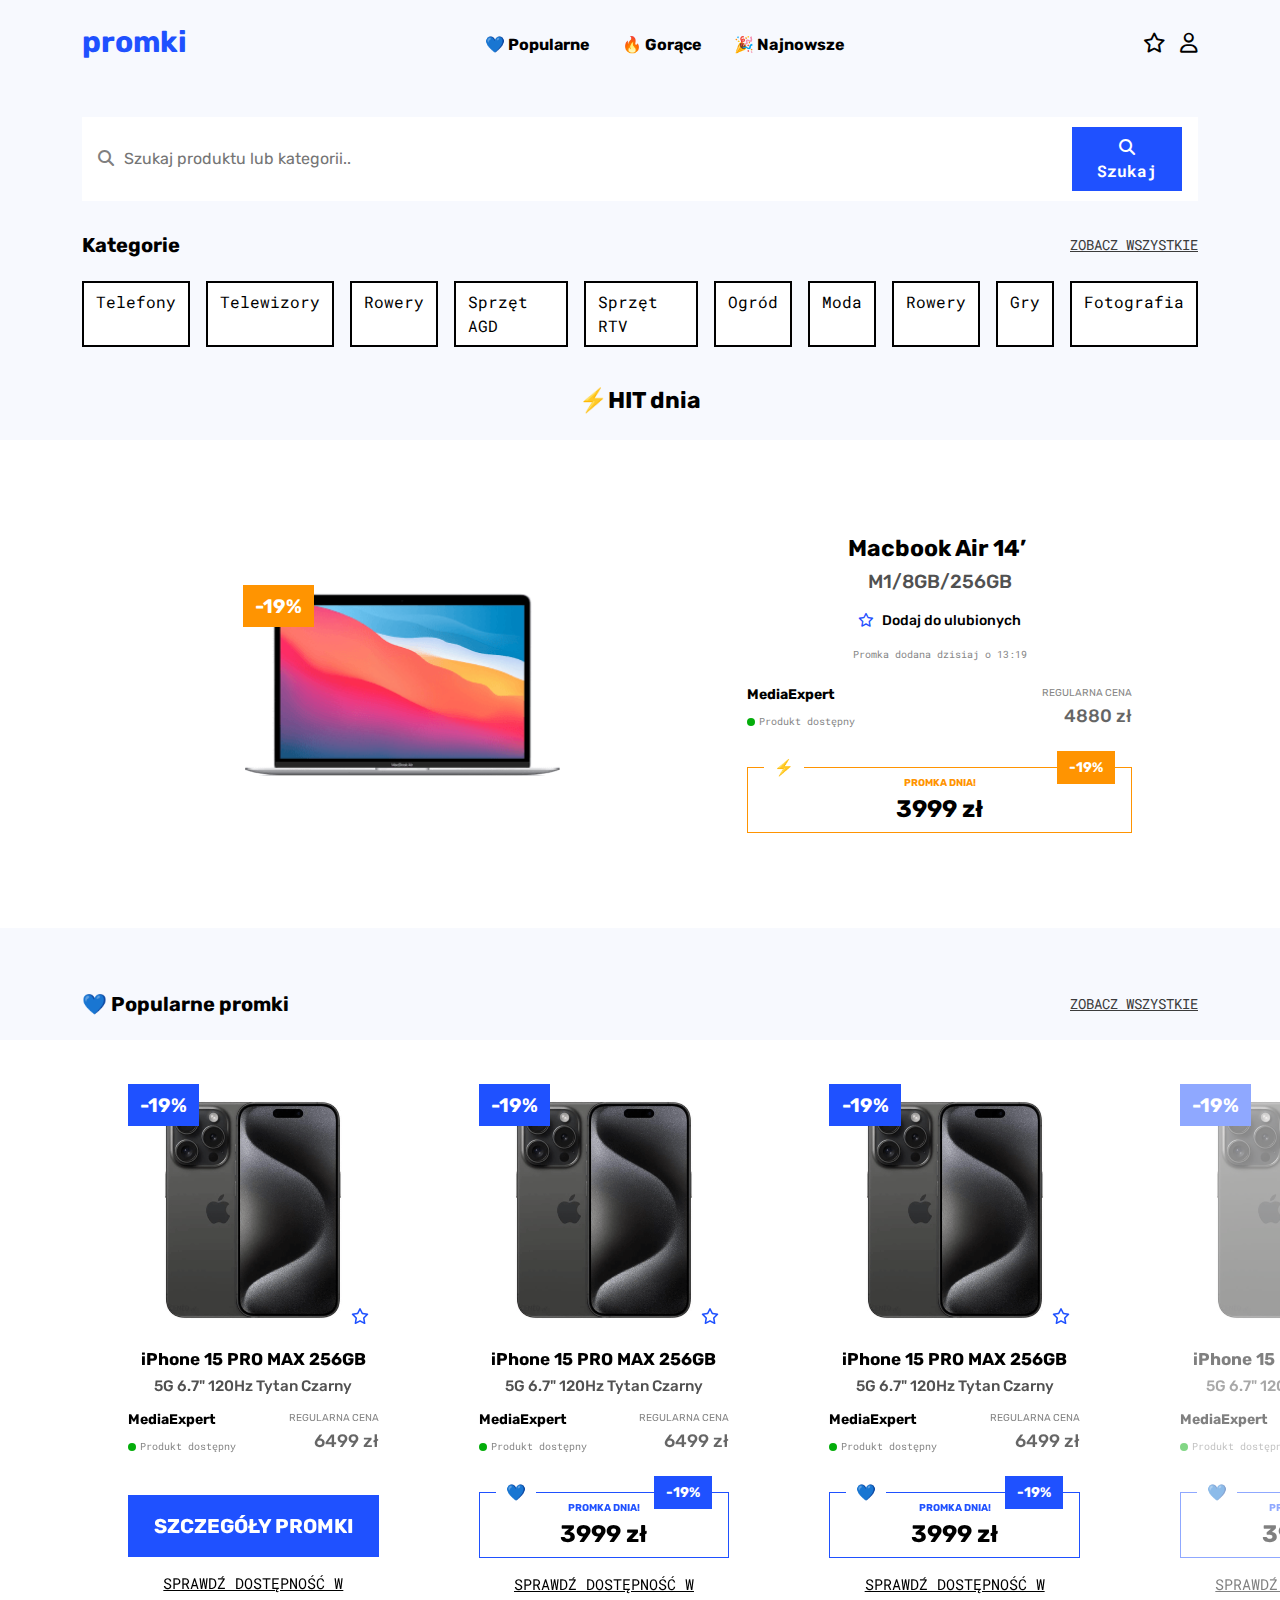
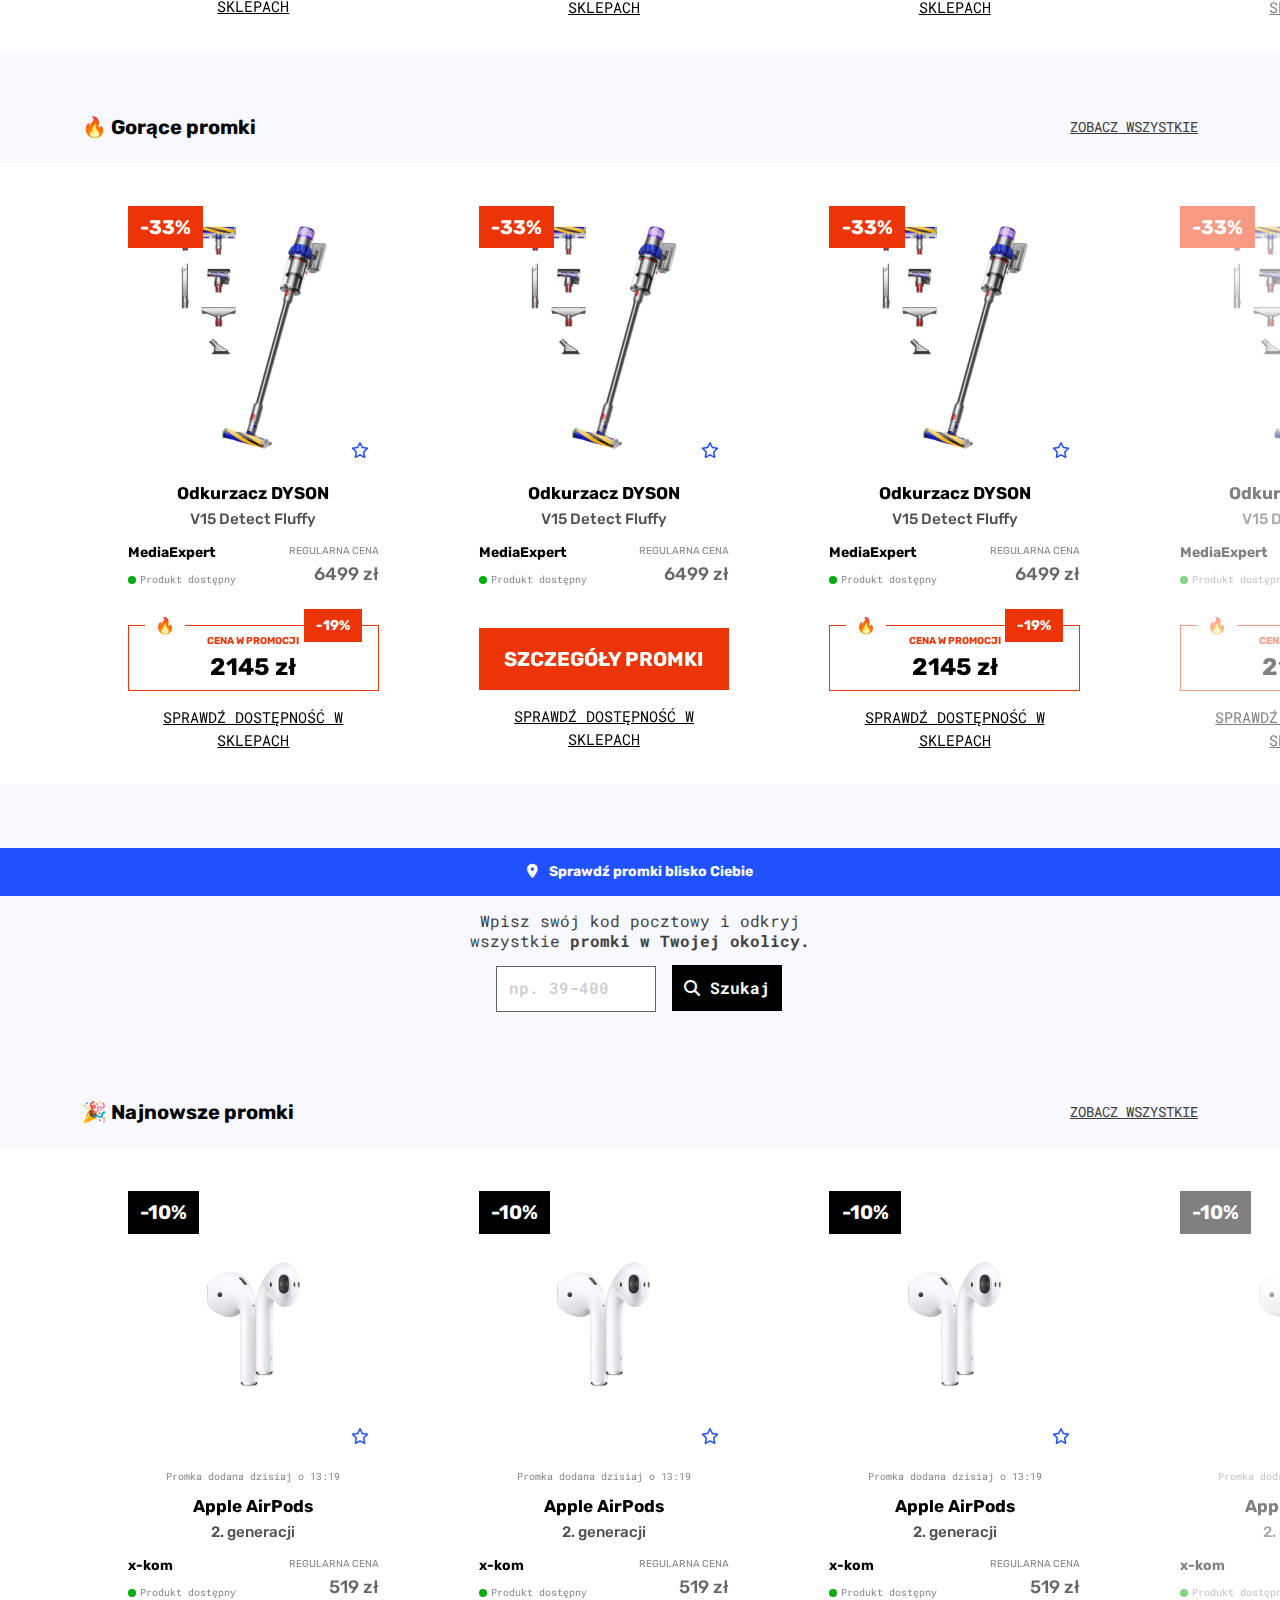
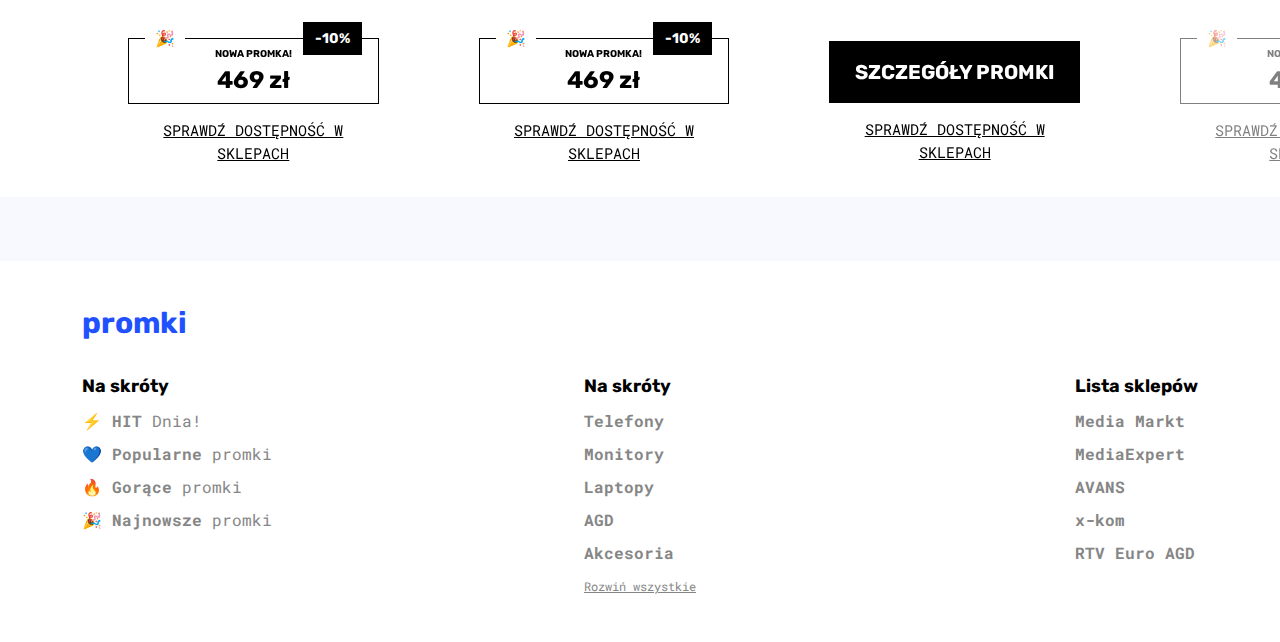
==== commit cbb5fdb4: "Updated" ====
--- a/index.html
+++ b/index.html
@@ -141,10 +141,10 @@
                       </div>
                       <div class="search-field">
                         <input
+                          id="searchInput"
                           type="text"
                           placeholder="Szukaj produktu lub kategorii.."
                           required
-                          data-autofocus
                         />
                       </div>
                     </div>
@@ -180,7 +180,7 @@
                       >
                         <div class="smhc-img">
                           <img
-                            src="assets/images/iphone-small-img.png"
+                            src="assets/images/iphone-small-img.webp"
                             alt="iphone-small-img"
                           />
                         </div>
@@ -206,7 +206,7 @@
                       >
                         <div class="smhc-img">
                           <img
-                            src="assets/images/iphone-small-img.png"
+                            src="assets/images/iphone-small-img.webp"
                             alt="iphone-small-img"
                           />
                         </div>
@@ -288,14 +288,18 @@
                   <img
                     loading="lazy"
                     class="d-none d-md-block"
-                    src="assets/images/mackbook-air-img.png"
+                    src="assets/images/mackbook-air-img.webp"
                     alt="mackbook-air-img"
+                    width="320"
+                    height="186"
                   />
                   <img
                     loading="lazy"
                     class="d-md-none"
-                    src="assets/images/mackbook-air-hero-img-mobile.png"
+                    src="assets/images/mackbook-air-hero-img-mobile.webp"
                     alt="mackbook-air-img"
+                    width="288"
+                    height="355"
                   />
                   <div class="hero-product-fav d-md-none">
                     <i class="fa-regular fa-star"></i>
@@ -372,8 +376,10 @@
                   </div>
                   <img
                     loading="lazy"
-                    src="assets/images/iphone-15-pro-max-img.png"
+                    src="assets/images/iphone-15-pro-max-img.webp"
                     alt="iphone-15-pro-max-img"
+                    width="178"
+                    height="219"
                   />
                   <div class="product-fav">
                     <a href="#"><i class="fa-regular fa-star"></i></a>
@@ -407,8 +413,10 @@
                   </div>
                   <img
                     loading="lazy"
-                    src="assets/images/iphone-15-pro-max-img.png"
+                    src="assets/images/iphone-15-pro-max-img.webp"
                     alt="iphone-15-pro-max-img"
+                    width="178"
+                    height="219"
                   />
                   <div class="product-fav">
                     <a href="#"><i class="fa-regular fa-star"></i></a>
@@ -448,8 +456,10 @@
                   </div>
                   <img
                     loading="lazy"
-                    src="assets/images/iphone-15-pro-max-img.png"
+                    src="assets/images/iphone-15-pro-max-img.webp"
                     alt="iphone-15-pro-max-img"
+                    width="178"
+                    height="219"
                   />
                   <div class="product-fav">
                     <a href="#"><i class="fa-regular fa-star"></i></a>
@@ -489,8 +499,10 @@
                   </div>
                   <img
                     loading="lazy"
-                    src="assets/images/iphone-15-pro-max-img.png"
+                    src="assets/images/iphone-15-pro-max-img.webp"
                     alt="iphone-15-pro-max-img"
+                    width="178"
+                    height="219"
                   />
                   <div class="product-fav">
                     <a href="#"><i class="fa-regular fa-star"></i></a>
@@ -530,8 +542,10 @@
                   </div>
                   <img
                     loading="lazy"
-                    src="assets/images/iphone-15-pro-max-img.png"
+                    src="assets/images/iphone-15-pro-max-img.webp"
                     alt="iphone-15-pro-max-img"
+                    width="178"
+                    height="219"
                   />
                   <div class="product-fav">
                     <a href="#"><i class="fa-regular fa-star"></i></a>
@@ -597,8 +611,10 @@
                   </div>
                   <img
                     loading="lazy"
-                    src="assets/images/vacuum-cleaner-img.png"
+                    src="assets/images/vacuum-cleaner-img.webp"
                     alt="vacuum-cleaner-img"
+                    width="187"
+                    height="230"
                   />
                   <div class="product-fav">
                     <a href="#"><i class="fa-regular fa-star"></i></a>
@@ -638,8 +654,10 @@
                   </div>
                   <img
                     loading="lazy"
-                    src="assets/images/vacuum-cleaner-img.png"
+                    src="assets/images/vacuum-cleaner-img.webp"
                     alt="vacuum-cleaner-img"
+                    width="187"
+                    height="230"
                   />
                   <div class="product-fav">
                     <a href="#"><i class="fa-regular fa-star"></i></a>
@@ -673,8 +691,10 @@
                   </div>
                   <img
                     loading="lazy"
-                    src="assets/images/vacuum-cleaner-img.png"
+                    src="assets/images/vacuum-cleaner-img.webp"
                     alt="vacuum-cleaner-img"
+                    width="187"
+                    height="230"
                   />
                   <div class="product-fav">
                     <a href="#"><i class="fa-regular fa-star"></i></a>
@@ -714,8 +734,10 @@
                   </div>
                   <img
                     loading="lazy"
-                    src="assets/images/vacuum-cleaner-img.png"
+                    src="assets/images/vacuum-cleaner-img.webp"
                     alt="vacuum-cleaner-img"
+                    width="187"
+                    height="230"
                   />
                   <div class="product-fav">
                     <a href="#"><i class="fa-regular fa-star"></i></a>
@@ -755,8 +777,10 @@
                   </div>
                   <img
                     loading="lazy"
-                    src="assets/images/vacuum-cleaner-img.png"
+                    src="assets/images/vacuum-cleaner-img.webp"
                     alt="vacuum-cleaner-img"
+                    width="187"
+                    height="230"
                   />
                   <div class="product-fav">
                     <a href="#"><i class="fa-regular fa-star"></i></a>
@@ -851,8 +875,10 @@
                   </div>
                   <img
                     loading="lazy"
-                    src="assets/images/airpods-img.png"
+                    src="assets/images/airpods-img.webp"
                     alt="airpods-img"
+                    width="187"
+                    height="231"
                   />
                   <div class="product-fav">
                     <a href="#"><i class="fa-regular fa-star"></i></a>
@@ -893,8 +919,10 @@
                   </div>
                   <img
                     loading="lazy"
-                    src="assets/images/airpods-img.png"
+                    src="assets/images/airpods-img.webp"
                     alt="airpods-img"
+                    width="187"
+                    height="231"
                   />
                   <div class="product-fav">
                     <a href="#"><i class="fa-regular fa-star"></i></a>
@@ -935,8 +963,10 @@
                   </div>
                   <img
                     loading="lazy"
-                    src="assets/images/airpods-img.png"
+                    src="assets/images/airpods-img.webp"
                     alt="airpods-img"
+                    width="187"
+                    height="231"
                   />
                   <div class="product-fav">
                     <a href="#"><i class="fa-regular fa-star"></i></a>
@@ -971,8 +1001,10 @@
                   </div>
                   <img
                     loading="lazy"
-                    src="assets/images/airpods-img.png"
+                    src="assets/images/airpods-img.webp"
                     alt="airpods-img"
+                    width="187"
+                    height="231"
                   />
                   <div class="product-fav">
                     <a href="#"><i class="fa-regular fa-star"></i></a>
@@ -1013,8 +1045,10 @@
                   </div>
                   <img
                     loading="lazy"
-                    src="assets/images/airpods-img.png"
+                    src="assets/images/airpods-img.webp"
                     alt="airpods-img"
+                    width="187"
+                    height="231"
                   />
                   <div class="product-fav">
                     <a href="#"><i class="fa-regular fa-star"></i></a>
@@ -1141,5 +1175,16 @@
 
     <!-- Custom JavaScript -->
     <script src="assets/js/script.js"></script>
+
+    <script>
+      // Modal Auto Focus
+
+      const searchModal = document.getElementById("searchModal");
+      const searchInput = document.getElementById("searchInput");
+
+      searchModal.addEventListener("shown.bs.modal", () => {
+        searchInput.focus();
+      });
+    </script>
   </body>
 </html>
--- a/assets/css/style.css
+++ b/assets/css/style.css
@@ -47,6 +47,7 @@
 
 img {
   max-width: 100%;
+  height: auto;
 }
 
 .heading-xl {
@@ -320,8 +321,7 @@
   background: var(--white);
 }
 
-.hero-img,
-.hero-img img {
+.hero-img {
   max-width: 320px;
   width: 320px;
   margin: auto;
@@ -1102,1121 +1102,14 @@
 /* Product Details Hero Section CSS Start */
 
 .product-hero-wrapper {
-  padding-top: 40px;
-}
-
-.product-details-slider,
-.product-details-slide {
-  width: 90%;
-}
-
-.product-details-slide img {
-  margin: auto;
-}
-
-.product-details-slider .owl-prev,
-.product-details-slider .owl-next {
-  position: absolute;
-  top: 50%;
-  transform: translateY(-50%);
-} /* Base Style CSS Start */
-
-/* Fonts */
-@import url("https://fonts.googleapis.com/css2?family=Roboto+Mono:ital,wght@0,100..700;1,100..700&family=Rubik:ital,wght@0,300..900;1,300..900&display=swap");
-
-* {
-  margin: 0;
-  padding: 0;
-  box-sizing: border-box;
-}
-
-body {
-  font-family: "Roboto Mono", monospace;
-  font-family: "Rubik", sans-serif;
-  scroll-behavior: smooth;
-  background: var(--light-blue);
-}
-
-/* Colors */
-
-:root {
-  --primary: #1f51ff;
-  --orange: #ff9401;
-  --red: #ec3406;
-  --green: #04ad0b;
-  --grey: #515151;
-  --grey-light: #bfbfbf;
-  --black: #000000;
-  --white: #ffffff;
-  --light-blue: #f7f9fe;
-}
-
-ol,
-ul {
-  margin: 0;
-  padding: 0;
-}
-
-li {
-  list-style: none;
-}
-
-a {
-  text-decoration: none;
-  cursor: pointer;
-}
-
-img {
-  max-width: 100%;
-}
-
-.heading-xl {
-  font-family: "Rubik", sans-serif;
-  font-size: 23px;
-  font-weight: 700;
-  line-height: 27px;
-  color: var(--black);
-  margin-bottom: 0;
-}
-
-.heading-l {
-  font-family: "Rubik", sans-serif;
-  font-size: 20px;
-  font-weight: 700;
-  line-height: 24px;
-  color: var(--black);
-  margin-bottom: 0;
-}
-
-/* Base Style CSS End */
-
-/* Header Part CSS Start */
-
-/* Navigation Section CSS Start */
-
-nav.navbar {
-  padding: 20px 0;
-  z-index: 999;
-}
-
-.logo a {
-  font-size: 30px;
-  font-weight: 700;
-  color: var(--primary);
-}
-
-.nav-link {
-  font-family: "Rubik", sans-serif;
-  font-weight: 700;
-  font-size: 16px;
-  color: var(--black);
-  padding: 0 16px !important;
-}
-
-.star,
-.user {
-  font-size: 20px;
-  color: var(--black);
-}
-
-.user {
-  padding-left: 10px;
-}
-
-.navbar-toggler {
-  border: 0 !important;
-  margin-top: -15px;
-}
-
-.navbar-toggler:focus,
-.navbar-toggler:active,
-.navbar-toggler-icon:focus {
-  outline: none !important;
-  box-shadow: none !important;
-  border: 0 !important;
-}
-
-@media (max-width: 1200px) {
-  .logo a {
-    font-size: 24px;
-  }
-
-  .nav-link {
-    padding: 5px 0 !important;
-  }
-
-  .navbar-nav {
-    padding-top: 10px;
-  }
-}
-
-/* Navigation Section CSS End */
-
-/* Search Section CSS Start */
-
-.search-container {
-  padding-top: 32px;
-}
-
-.search-bar {
-  background: var(--white);
-  padding: 10px 16px;
-}
-
-.search-icon i {
-  color: #808080;
-  padding-right: 10px;
-}
-
-.search-box {
-  width: 90%;
-}
-
-.search-field,
-.search-field input {
-  width: 100%;
-  border: none;
-}
-
-.search-field input:focus {
-  outline: 0;
-}
-
-.search-field input ::placeholder {
-  font-family: "Roboto Mono", monospace;
-  font-size: 16px;
-  color: var(--grey);
-}
-
-.search-button button {
-  font-family: "Roboto Mono", sans-serif;
-  font-size: 16px;
-  font-weight: 700;
-  color: var(--white);
-  background: var(--primary);
-  padding: 8px 12px;
-  border: none;
-}
-
-/* Search Section CSS End */
-
-/* Search Modal CSS Start */
-
-.modal-open {
-  padding-right: 0 !important;
-}
-
-.search-modal .modal-dialog {
-  max-width: 85%;
-  width: 100%;
-  margin-top: 116px;
-}
-
-.search-modal .modal-content {
-  border-radius: 0 !important;
-}
-
-.search-modal .modal-body {
-  padding: 0;
-}
-
-.search-modal-content {
-  padding: 20px 25px;
-}
-
-.search-modal-suggestions h6,
-.search-modal-hot > h6 {
-  font-family: "Rubik", sans-serif;
-  font-size: 16px;
-  font-weight: 700;
-  color: var(--black);
-  margin-bottom: 5px;
-}
-
-.search-modal-suggestions ul li {
-  font-family: "Roboto Mono", monospace;
-  font-size: 16px;
-  font-weight: 700;
-  color: var(--black, #000);
-  padding-top: 13px;
-}
-
-.search-modal-suggestions ul li i {
-  color: #808080;
-  padding-right: 5px;
-}
-
-.search-modal-hot {
-  padding-top: 20px;
-}
-
-.search-modal-hot > h6 {
-  margin-bottom: 16px;
-}
-
-.search-modal-hot-card {
-  margin-bottom: 24px;
-}
-
-.smhc-img {
-  margin-right: 24px;
-}
-
-.smhc-content h6 {
-  font-family: "Rubik", sans-serif;
-  font-weight: 700;
-  font-size: 17.0526px;
-  line-height: 20px;
-  color: var(--black);
-  margin-bottom: 2px;
-}
-
-.smhc-content span {
-  font-family: "Rubik", sans-serif;
-  font-size: 15.158px;
-  font-weight: 500;
-  color: var(--grey);
-}
-
-.smhc-tag span {
-  font-family: "Rubik", sans-serif;
-  font-size: 10px;
-  color: var(--white);
-  background: var(--red, #ec3406);
-  padding: 8.059px 10.074px;
-  margin: 0 16px;
-}
-
-.smhc-right h6 {
-  font-family: "Rubik", sans-serif;
-  font-size: 16px;
-  font-weight: 700;
-  color: var(--black);
-  margin-bottom: 0;
-  margin-right: 16px;
-}
-
-/* Search Modal CSS End */
-
-/* Category Section CSS Start */
-
-.category-wrapper {
-  padding: 32px 0 25px;
-}
-
-.see-all-btn a {
-  font-family: "Roboto Mono", monospace;
-  font-size: 14px;
-  text-decoration-line: underline;
-  text-transform: uppercase;
-  color: #3c3c3c;
-}
-
-.category-buttons {
-  display: flex;
-  gap: 16px;
-  padding-top: 24px;
-  overflow-x: auto;
-}
-
-.category-buttons a {
-  font-family: "Roboto Mono", monospace;
-  font-size: 16px;
-  color: var(--black);
-  background: var(--white);
-  padding: 7px 12px;
-  border: 2px solid var(--black);
-}
-
-.hit-dnia {
-  padding-top: 40px;
-}
-
-/* Category Section CSS End */
-
-/* Hero Section HTML Start */
-
-.hero-wrapper {
-  padding: 95px 0;
-  background: var(--white);
-}
-
-.hero-img,
-.hero-img img {
-  max-width: 320px;
-  width: 320px;
-  margin: auto;
-}
-
-.hero-product-dsc {
-  position: absolute;
-  top: 0;
-  left: 0;
-}
-
-.hero-product-dsc span {
-  font-family: "Rubik", sans-serif;
-  font-size: 19.5183px;
-  font-weight: 700;
-  color: var(--white);
-  padding: 9.75916px 12.199px;
-  background: var(--orange);
-}
-
-.hero-content-card {
-  max-width: 385px;
-  width: 100%;
-  text-align: center;
-}
-
-.hero-content-card h4 {
-  font-family: "Rubik", sans-serif;
-  font-weight: 700;
-  font-size: 23px;
-  color: var(--black);
-}
-
-.hero-content-card h5 {
-  font-family: "Rubik", sans-serif;
-  font-weight: 500;
-  font-size: 19px;
-  color: var(--grey);
-  margin-bottom: 0;
-}
-
-.fav-btn {
-  padding-top: 15px;
-}
-
-.fav-btn a {
-  font-family: "Rubik", sans-serif;
-  font-weight: 500;
-  font-size: 14px;
-  color: var(--black);
-}
-
-.fav-btn a i {
-  color: var(--primary);
-  padding-right: 5px;
-}
-
-.hero-content-card > span {
-  display: block;
-  font-family: "Roboto Mono", monospace;
-  font-weight: 400;
-  font-size: 10px;
-  color: #868686;
-  padding-top: 15px;
-}
-
-.available-product {
-  text-align: left;
-}
-
-.available-product h6 {
-  font-family: "Rubik", sans-serif;
-  font-size: 14px;
-  font-weight: 700;
-  line-height: normal;
-  color: var(--black);
-  margin-bottom: 5px;
-}
-
-.available-product span {
-  position: relative;
-  font-family: "Roboto Mono", monospace;
-  font-size: 10px;
-  font-weight: 400;
-  color: #868686;
-  padding-left: 12px;
-}
-
-.available-product span::before {
-  position: absolute;
-  content: "";
-  top: 50%;
-  left: 0;
-  transform: translateY(-50%);
-  width: 8px;
-  height: 8px;
-  background: var(--green);
-  border-radius: 100%;
-}
-
-.regular-price {
-  text-align: right;
-}
-
-.regular-price span {
-  display: block;
-  font-family: "Rubik", sans-serif;
-  font-size: 10px;
-  color: #868686;
-  margin-bottom: 5px;
-}
-
-.regular-price h5 {
-  font-family: "Rubik", sans-serif;
-  font-size: 18px;
-  font-weight: 500;
-  color: var(--black);
-  margin-bottom: 0;
-  opacity: 0.6;
-}
-
-.buy-btn {
-  margin-top: 35px;
-}
-
-.buy-btn.orange {
-  border: 1px solid var(--orange);
-}
-
-.buy-btn.blue {
-  border: 1px solid var(--primary);
-}
-
-.buy-btn.red {
-  border: 1px solid var(--red);
-}
-
-.buy-btn.black {
-  border: 1px solid var(--black);
-}
-
-.buy-btn a {
-  display: block;
-  width: 100%;
-  font-family: "Rubik", sans-serif;
-  font-size: 10px;
-  font-weight: 700;
-  text-align: center;
-  padding: 8px 0 5px;
-}
-
-.buy-btn.orange a {
-  color: var(--orange);
-}
-
-.buy-btn.blue a {
-  color: var(--primary);
-}
-
-.buy-btn.red a {
-  color: var(--red);
-}
-
-.buy-btn.black a {
-  color: var(--black);
-}
-
-.buy-btn a span {
-  display: block;
-  font-family: "Rubik", sans-serif;
-  font-size: 24px;
-  font-weight: 700;
-  color: var(--black);
-}
-
-.buy-btn-icon {
-  position: absolute;
-  top: -12px;
-  left: 16px;
-}
-
-.buy-btn-icon span {
-  background: var(--white);
-  padding: 5px 10px;
-}
-
-.btn-discount-tag {
-  position: absolute;
-  top: -13px;
-  right: 16px;
-}
-
-.btn-discount-tag span {
-  font-family: "Rubik", sans-serif;
-  font-size: 14px;
-  font-weight: 700;
-  color: var(--white);
-  padding: 8px 12px;
-}
-
-.btn-discount-tag span.orange {
-  background: var(--orange, #ff9401);
-}
-
-.btn-discount-tag span.blue {
-  background: var(--primary);
-}
-
-.btn-discount-tag span.red {
-  background: var(--red);
-}
-
-.btn-discount-tag span.black {
-  background: var(--black);
-}
-
-/* Hero Section HTML End */
-
-/* Header Part CSS End */
-
-/* Main Part CSS Start */
-
-/* Popular Section CSS Start */
-
-.popular-wrapper {
-  padding-top: 64px;
-}
-
-.product-slider-container {
-  padding: 40px 0 32px;
-  background: var(--white);
-  padding-left: 10%;
-}
-
-.owl-carousel .owl-stage-outer {
-  padding-top: 20px;
-}
-
-.owl-carousel .owl-item img {
-  display: block;
-  width: initial;
-}
-
-.owl-stage {
-  padding-left: 0px !important;
-}
-
-.owl-item {
-  opacity: 0.5;
-}
-
-.owl-item.active {
-  opacity: 1;
-}
-
-.product-card-img {
-  max-width: 260px;
-  margin: auto;
-  text-align: center;
-}
-
-.product-card-img img {
-  margin: auto;
-}
-
-.product-discount-tag {
-  position: absolute;
-  top: -10px;
-  left: 0px;
-}
-
-.product-discount-tag span {
-  font-family: "Rubik", sans-serif;
-  font-size: 19.5183px;
-  font-weight: 700;
-  color: var(--white);
-  padding: 9.75916px 12.199px;
-  background: var(--primary);
-}
-
-.product-discount-tag.red span {
-  background: var(--red);
-}
-
-.product-discount-tag.black span {
-  background: var(--black);
-}
-
-.product-fav {
-  position: absolute;
-  right: 10px;
-  bottom: -10px;
-}
-
-.product-fav i {
-  color: var(--primary);
-}
-
-.product-card-content {
-  padding-top: 30px;
-}
-
-.product-card-content > span {
-  display: block;
-  font-family: "Roboto Mono", monospace;
-  font-size: 10px;
-  text-align: center;
-  color: #868686;
-  padding-bottom: 12px;
-}
-
-.product-card-content > h5 {
-  color: var(--black);
-  font-family: "Rubik", sans-serif;
-  font-size: 17.053px;
-  font-weight: 700;
-  text-align: center;
-  margin-bottom: 7px;
-}
-
-.product-card-content > h6 {
-  font-family: "Rubik", sans-serif;
-  font-size: 15.158px;
-  font-weight: 500;
-  color: var(--grey);
-  text-align: center;
-  margin-bottom: 0;
-}
-
-.product-fill-btn {
-  padding-top: 30px;
-}
-
-.product-fill-btn a {
-  display: block;
-  width: 100%;
-  font-family: "Rubik", sans-serif;
-  font-size: 20px;
-  font-weight: 700;
-  text-align: center;
-  color: var(--white, #fff);
-  background: var(--primary, #1f51ff);
-  padding: 16px;
-}
-
-.product-fill-btn.red a {
-  background: var(--red);
-}
-
-.product-fill-btn.black a {
-  background: var(--black);
-}
-
-.availability-btn a {
-  display: block;
-  font-family: "Roboto Mono", monospace;
-  font-size: 15.158px;
-  text-align: center;
-  text-decoration-line: underline;
-  text-transform: uppercase;
-  color: var(--black);
-  padding-top: 15px;
-}
-
-.see-more-btn {
-  padding-top: 50%;
-  padding-left: 50%;
-}
-
-.see-more-btn a {
-  font-size: 16px;
-  color: var(--black);
-  text-decoration: underline;
-}
-
-/* Popular Section CSS End */
-
-/* Hot Products Section CSS Start */
-
-.hot-products-wrapper {
-  padding-top: 64px;
-}
-
-/* Hot Products Section CSS End */
-
-/* Promotions Section CSS Start */
-
-.promotions-wrapper {
-  padding: 64px 0 24px;
-}
-
-.promotion-title {
-  background: var(--primary);
-  padding: 16px;
-}
-
-.promotion-title h6 {
-  font-family: "Rubik", sans-serif;
-  font-size: 14px;
-  font-weight: 700;
-  text-align: center;
-  color: var(--white);
-  margin-bottom: 0;
-}
-
-.promotion-title h6 i {
-  padding-right: 8px;
-}
-
-.promotions-container h6 {
-  max-width: 356px;
-  margin: auto;
-  font-family: "Roboto Mono", sans-serif;
-  font-size: 16px;
-  font-weight: 400;
-  text-align: center;
-  color: #424242;
-  padding: 15px 0;
-  margin-bottom: 0;
-}
-
-.promotions-container h6 span {
-  font-weight: 700;
-}
-
-.promotions-search {
-  max-width: 288px;
-  margin: auto;
-}
-
-.promotions-search input {
-  max-width: 160px;
-  border: 1px solid #646464;
-  padding: 10px 12px;
-}
-
-.promotions-search input:focus {
-  outline: 0;
-}
-
-.promotions-search::placeholder {
-  color: var(--grey-light, #bfbfbf);
-  font-family: "Roboto Mono", sans-serif;
-  font-size: 16px;
-  font-weight: 700;
-}
-
-.promotions-search button {
-  font-family: "Roboto Mono", sans-serif;
-  font-size: 16px;
-  font-weight: 700;
-  color: var(--white);
-  background: var(--black);
-  padding: 11px 12px;
-  margin-left: 12px;
-  border: none;
-}
-
-/* Promotions Section CSS end */
-
-/* Latest Promotions Section CSS Start */
-
-.latest-promotions-wrapper {
-  padding-top: 64px;
-}
-
-/* Latest Promotions Section CSS End */
-
-/* Main Part CSS End */
-
-/* Footer Part CSS Start */
-
-.footer-wrapper {
-  background: var(--white);
-  padding: 40px 0;
-  margin-top: 64px;
-}
-
-.footer-container {
-  padding-top: 30px;
-}
-
-.footer-menu h6 {
-  color: var(--black);
-  font-family: "Rubik", sans-serif;
-  font-size: 18px;
-  font-weight: 700;
-}
-
-.footer-nav li {
-  padding: 4px 0;
-}
-
-.footer-nav li a {
-  font-family: "Roboto Mono", monospace;
-  font-size: 16px;
-  font-weight: 700;
-  color: #868686;
-}
-
-.footer-menu li a.expand-all-btn {
-  font-family: "Roboto Mono", monospace;
-  font-size: 12px;
-  font-weight: 400;
-  text-decoration-line: underline;
-  color: #868686;
-}
-
-.footer-nav li a span {
-  font-weight: 400;
-}
-
-/* Footer Part CSS End */
-
-/* ========***========
-Category Page CSS
-========***======== */
-
-.category-products-wrapper {
-  padding-top: 40px;
-}
-
-.category-products-container {
-  display: grid;
-  grid-template-columns: repeat(3, 1fr);
-  column-gap: 100px;
-  row-gap: 80px;
-  background: var(--white);
-  padding: 60px 32px;
-}
-
-.filter select {
-  font-family: "Roboto Mono", monospace;
-  padding: 8px 5px 8px 10px;
-  background: var(--white);
-  border: 1px solid var(--grey-light);
-}
-
-.filter select:focus {
-  outline: 0;
-}
-
-.filter-btn button {
-  font-family: "Roboto Mono", monospace;
-  font-size: 16px;
-  color: var(--white);
-  background: var(--black, #000);
-  padding: 8px 12px;
-  border: none;
-}
-
-/* Filter Modal Section CSS Start */
-
-.filter-modal .modal-header {
-  border-bottom: none;
-}
-
-.filter-modal .modal-header button {
-  border: none;
-}
-
-.filter-modal .modal-header h2 {
-  font-family: "Rubik", sans-serif;
-  font-size: 20px;
-  font-weight: 700;
-  color: var(--black);
-  margin-bottom: 0;
-}
-
-.filter-modal .modal-dialog {
-  max-width: 760px;
-  margin-top: 210px;
-}
-
-.filter-modal .modal-content {
-  border-radius: 0;
-}
-
-.filter-modal .accordion-item {
-  border: none;
-  padding-bottom: 30px;
-}
-
-.filter-modal .accordion-body {
-  padding: 15px 0 0;
-}
-
-.filter-modal .accordion-button {
-  font-family: "Rubik", sans-serif;
-  font-size: 16px;
-  font-weight: 700;
-  color: var(--black);
-  padding: 0;
-}
-
-.filter-modal .accordion-button::after {
-  margin-left: 10px;
-}
-
-.filter-modal .accordion-button:focus,
-.accordion-button:not(.collapsed) {
-  background: none;
-  box-shadow: none;
-}
-
-.filter-modal .category-buttons a.active {
-  font-weight: 700;
-  background: var(--light-blue, #f7f9fe);
-  border: 2px solid var(--primary, #1f51ff);
-}
-
-.range-slide {
-  position: relative;
-  height: 1px;
-  width: 320px;
-}
-
-.slide {
-  position: absolute;
-  top: 0;
-  height: 1px;
-  background: #e2e2e2;
-  left: 7px;
-  right: 9px;
-}
-
-.line {
-  position: absolute;
-  left: 5px;
-  right: 0;
-  top: 0;
-  height: 1px;
-  background-color: #000000;
-}
-
-.thumb {
-  position: absolute;
-  z-index: 2;
-  text-align: left;
-  border: 1px solid #000000;
-  background-color: #ffffff;
-  border-radius: 50%;
-  outline: none;
-  top: -7px;
-  height: 18px;
-  width: 18px;
-  margin-left: -9px;
-}
-
-.range-slide input {
-  -webkit-appearance: none;
-  appearance: none;
-  position: absolute;
-  pointer-events: none;
-  z-index: 3;
-  height: 3px;
-  top: 0;
-  width: 100%;
-  opacity: 0;
-  margin: 0;
-}
-
-input::-webkit-slider-thumb {
-  -webkit-appearance: none;
-  appearance: none;
-  pointer-events: all;
-  border-radius: 50%;
-  cursor: pointer;
-  width: 18px;
-  height: 18px;
-}
-
-.range-slide-display span {
-  font-family: "Roboto Mono", monospace;
-  font-size: 10px;
-  color: var(--grey-light, #bfbfbf);
-}
-
-.checkbox-item label {
-  font-family: "Roboto Mono", monospace;
-  font-size: 16px;
-  color: var(--black);
-  padding-left: 5px;
-}
-
-.checkbox-item.grey label {
-  color: var(--grey-light);
-}
-
-input[type="checkbox"] {
-  width: 16px;
-  height: 16px;
-}
-
-.available-locally span {
-  font-family: "Rubik", sans-serif;
-  font-size: 10px;
-  font-weight: 700;
-  color: var(--black);
-}
-
-.filter-input input {
-  max-width: 100px;
-  font-family: "Roboto Mono", monospace;
-  font-size: 16px;
-  font-weight: 700;
-  text-align: center;
-  color: var(--black, #000);
-  padding: 10px;
-  border: 1px solid var(--black);
-}
-
-.filtry h5 {
-  font-family: "Rubik", sans-serif;
-  font-size: 20px;
-  font-weight: 700;
-  color: var(--primary, #1f51ff);
-  margin-bottom: 0;
-}
-
-.filter-input-contaienr span {
-  font-family: "Roboto Mono", monospace;
-  font-size: 14px;
-  font-weight: 700;
-  color: var(--grey-light, #bfbfbf);
-}
-
-.filter-modal-footer {
-  padding: 24px;
-  background: var(--white);
-  box-shadow: 0px 2px 4px 0px rgba(0, 0, 0, 0.1) inset;
-}
-
-.filter-modal-clear-btn a {
-  font-family: "Roboto Mono", monospace;
-  font-size: 12px;
-  text-decoration-line: underline;
-  color: var(--black);
-}
-
-.fm-confirm-btn a {
-  font-family: "Roboto Mono", monospace;
-  font-size: 16px;
-  color: var(--white, #fff);
-  background: var(--primary, #1f51ff);
-  padding: 8px 16px;
-}
-
-/* Filter Modal Section CSS End */
-
-/* ========***========
-Product Page CSS
-========***======== */
-
-/* Breadcrumb Section CSS Start */
-
-.breadcrumb-wrapper {
-  padding-top: 30px;
-}
-
-.breadcrumb ul li {
-  font-family: "Roboto Mono", monospace;
-  font-size: 12px;
-  font-weight: 500;
-  color: #848484;
-}
-
-/* Breadcrumb Section CSS End */
-
-/* Product Details Hero Section CSS Start */
-
-.product-hero-wrapper {
   background: var(--white);
   padding-top: 40px;
+}
+
+.product-hero-wrapper .hero-content {
+  position: sticky;
+  position: -webkit-sticky;
+  top: 10px;
 }
 
 .product-details-slider,
@@ -2304,4 +1197,194 @@
   padding-right: 8px;
 }
 
+.product-shop-lists {
+  padding-top: 100px;
+}
+
+.product-shop-lists h6 {
+  font-family: "Rubik", sans-serif;
+  font-size: 18px;
+  font-weight: 700;
+  margin-bottom: 0;
+  color: var(--black);
+}
+
+.shop-list {
+  padding: 24px 0;
+  border-bottom: 1px solid #e2e2e2;
+}
+
+.shop-list:last-child {
+  border-bottom: none;
+}
+
+.product-price {
+  text-align: right;
+}
+
+.product-price h6 {
+  font-family: "Rubik", sans-serif;
+  font-size: 16px;
+  font-weight: 700;
+  color: var(--black);
+}
+
+.product-price.blue h6 {
+  color: var(--primary);
+}
+
+.product-price a {
+  font-family: "Roboto Mono", monospace;
+  font-size: 14px;
+  font-weight: 700;
+  text-decoration-line: underline;
+  color: var(--black);
+}
+
+.shop-discount-tag p {
+  font-family: "Rubik", sans-serif;
+  font-size: 14px;
+  font-weight: 700;
+  color: var(--white);
+  padding: 6px 12px;
+  margin-bottom: 0;
+}
+
+.shop-discount-tag.blue p {
+  background: var(--primary);
+}
+
+.shop-discount-tag.black p {
+  background: var(--black);
+}
+
 /* Product Details Hero Section CSS End */
+
+/* Price History Section CSS Start */
+
+.price-history-wrapper {
+  padding-top: 30px;
+  background: var(--white);
+}
+
+.price-history-container {
+  font-family: "Rubik", sans-serif;
+  font-size: 18px;
+  font-weight: 700;
+  margin-bottom: 0;
+  color: var(--black);
+}
+
+.price-history-chart {
+  padding-bottom: 30px;
+}
+
+.price-history-chart canvas {
+  width: 100% !important;
+  height: 100% !important;
+}
+
+/* Price History Section CSS End */
+
+/* Product Info CSS Start */
+
+.product-wrapper {
+  background: #f7f9fe;
+  padding-top: 64px;
+}
+
+.product-categories h6 {
+  font-family: "Rubik", sans-serif;
+  font-size: 18px;
+  font-weight: 700;
+  margin-bottom: 0;
+  color: var(--black);
+}
+
+.product-categories .category-buttons {
+  overflow-x: initial;
+}
+
+.product-descriptions p::after {
+  position: absolute;
+  content: "";
+  left: 0;
+  bottom: 0;
+  width: 100%;
+  height: 100px;
+  background: linear-gradient(
+    180deg,
+    rgba(247, 249, 254, 0) 0%,
+    rgba(247, 249, 254, 0.91) 49.5%,
+    #f7f9fe 100%
+  );
+}
+
+.product-descriptions.active p::after {
+  display: none;
+}
+
+.product-descriptions p {
+  font-family: "Roboto Mono", monospace;
+  font-size: 14px;
+  font-weight: 400;
+  color: #3a3a3a;
+  padding-top: 20px;
+}
+
+.expand-description-btn,
+.expand-td-btn {
+  position: absolute;
+  left: 50%;
+  bottom: 20px;
+  transform: translateX(-50%);
+  background: none;
+}
+
+.expand-description-btn button,
+.expand-td-btn button {
+  font-family: "Roboto Mono", monospace;
+  font-size: 14px;
+  text-decoration-line: underline;
+  text-transform: uppercase;
+  color: var(--black);
+  background: transparent;
+  border: none;
+}
+
+.td-card h6 {
+  font-family: "Rubik", sans-serif;
+  font-size: 16px;
+  font-weight: 500;
+  margin-bottom: 0;
+  color: var(--black);
+}
+
+.td-card p {
+  font-family: "Rubik", sans-serif;
+  font-size: 16px;
+  font-weight: 300;
+  color: var(--black);
+  margin-bottom: 0;
+}
+
+.td-cards::after {
+  position: absolute;
+  content: "";
+  left: 0;
+  bottom: 0;
+  width: 100%;
+  height: 180px;
+  background: linear-gradient(
+    180deg,
+    rgba(247, 249, 254, 0) 0%,
+    rgba(247, 249, 254, 0.91) 49.5%,
+    #f7f9fe 100%
+  );
+}
+
+.td-cards.active::after {
+  display: none;
+}
+
+/* Product Info CSS End */
--- a/assets/css/responsive.css
+++ b/assets/css/responsive.css
@@ -37,6 +37,11 @@
   .category-products-container {
     grid-template-columns: repeat(2, 1fr);
     column-gap: 80px;
+  }
+
+  .product-details-slider,
+  .product-details-slide {
+    width: 100%;
   }
 }
 
@@ -193,9 +198,67 @@
     row-gap: 50px;
   }
 
+  .filter-modal .modal-dialog {
+    margin-top: 100px;
+  }
+
   .filter select,
   .filter-btn button {
     display: block;
     width: 239px;
   }
-}
+
+  .product-details-slider,
+  .product-details-slide {
+    width: 100%;
+  }
+
+  .owl-nav {
+    display: none;
+  }
+
+  .owl-dots {
+    margin-top: 32px;
+    padding-right: 0;
+  }
+
+  .product-hero-content .buy-btn {
+    margin-top: 24px;
+  }
+
+  .product-hero-wrapper .hero-content {
+    position: initial;
+  }
+
+  .product-hero-content .buy-btn-icon,
+  .product-hero-content .btn-discount-tag {
+    display: block;
+  }
+
+  .product-hero-content .buy-btn a {
+    color: var(--black);
+    background: transparent;
+  }
+
+  .product-hero-content .buy-btn a span {
+    color: var(--black);
+  }
+
+  .product-shop-lists {
+    padding-top: 40px;
+  }
+
+  .product-shop-lists h6,
+  .td-card h6,
+  .td-card p {
+    font-size: 14px;
+  }
+
+  .product-categories {
+    padding-top: 40px;
+  }
+
+  .product-categories .category-buttons a {
+    background: transparent;
+  }
+}
